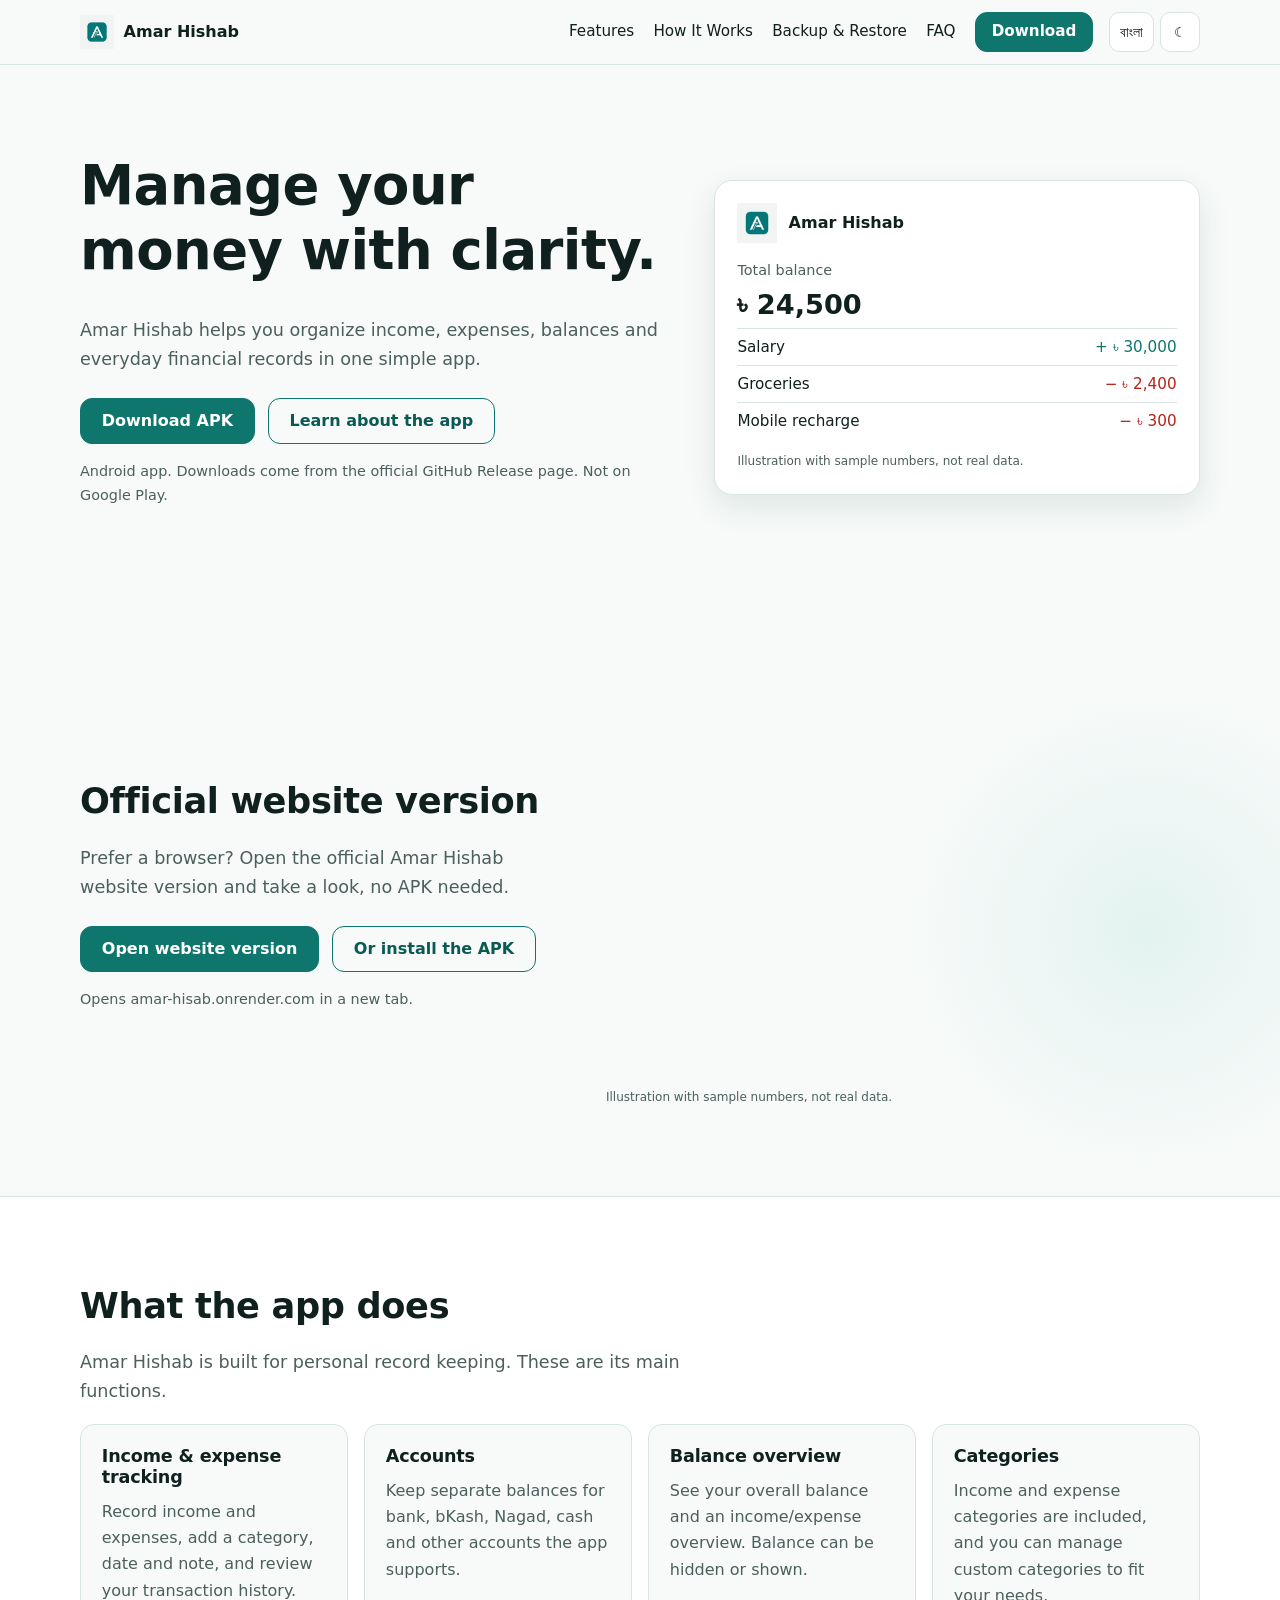
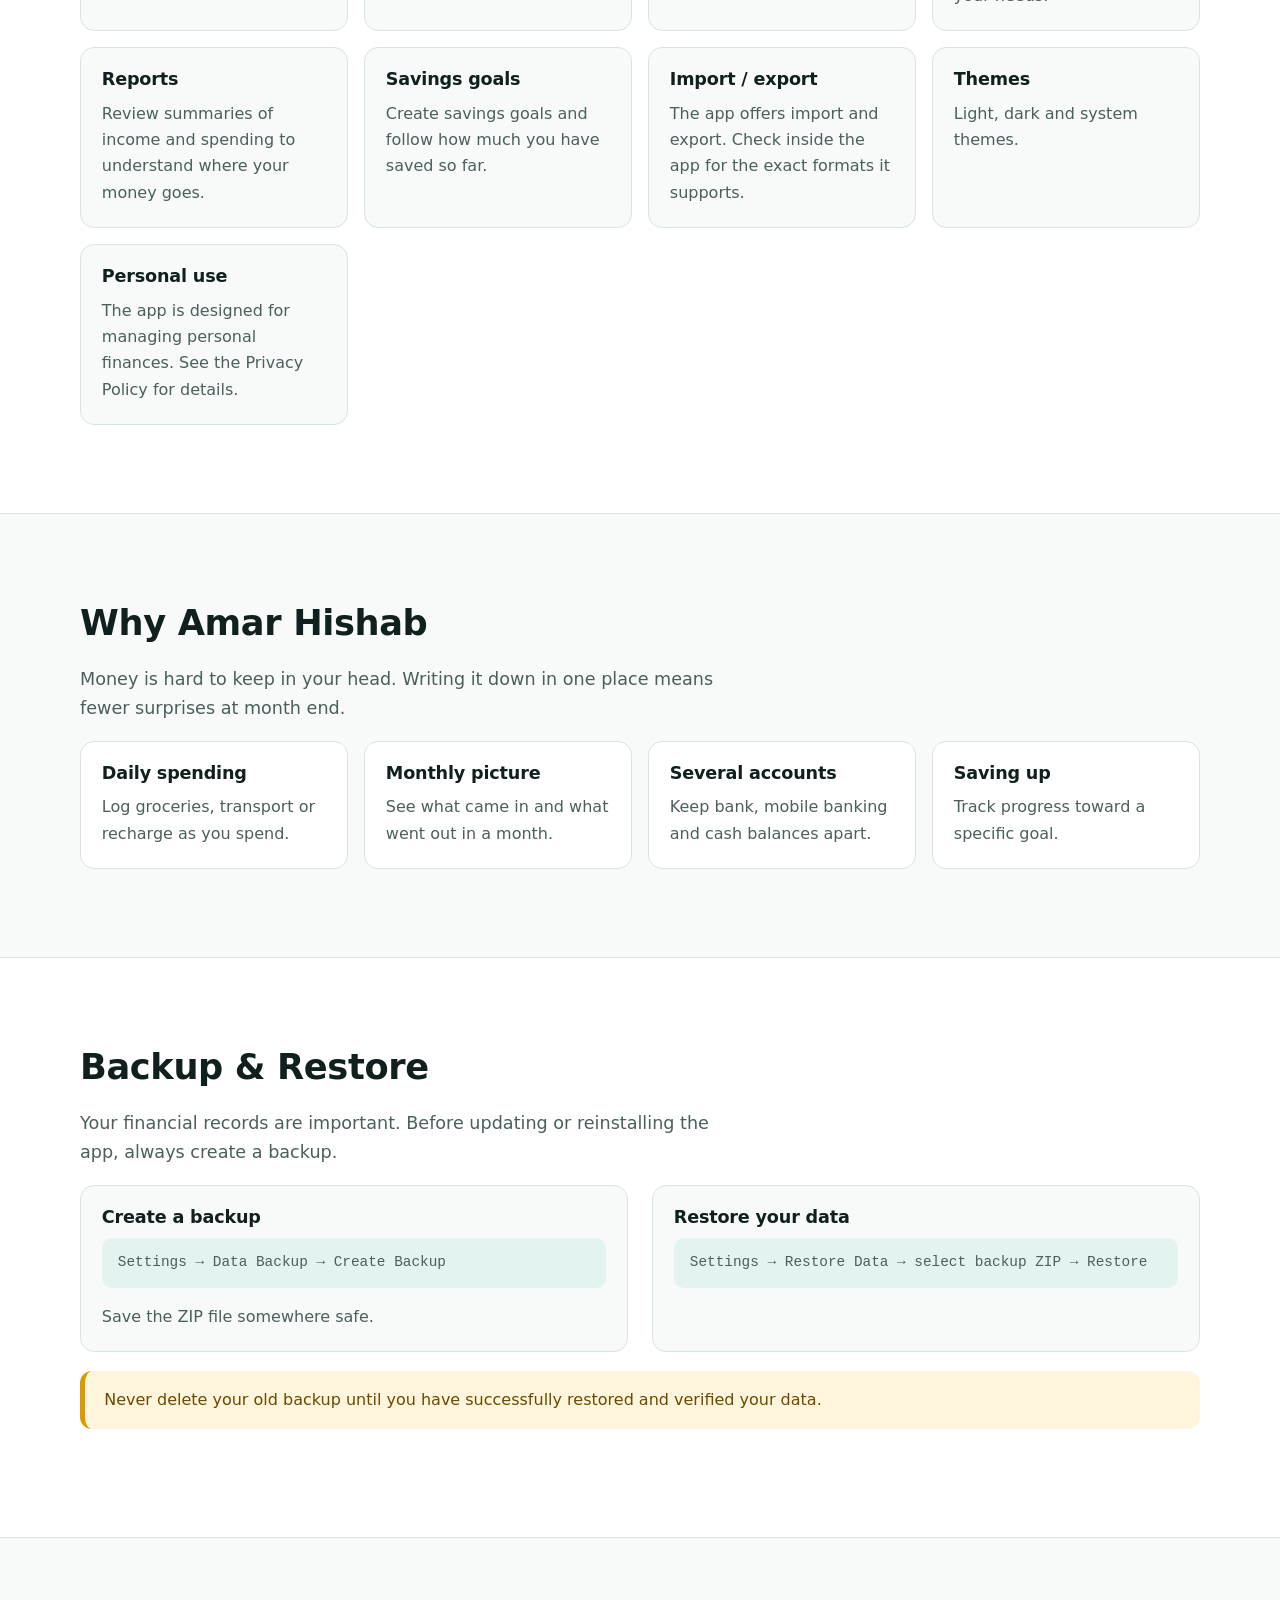
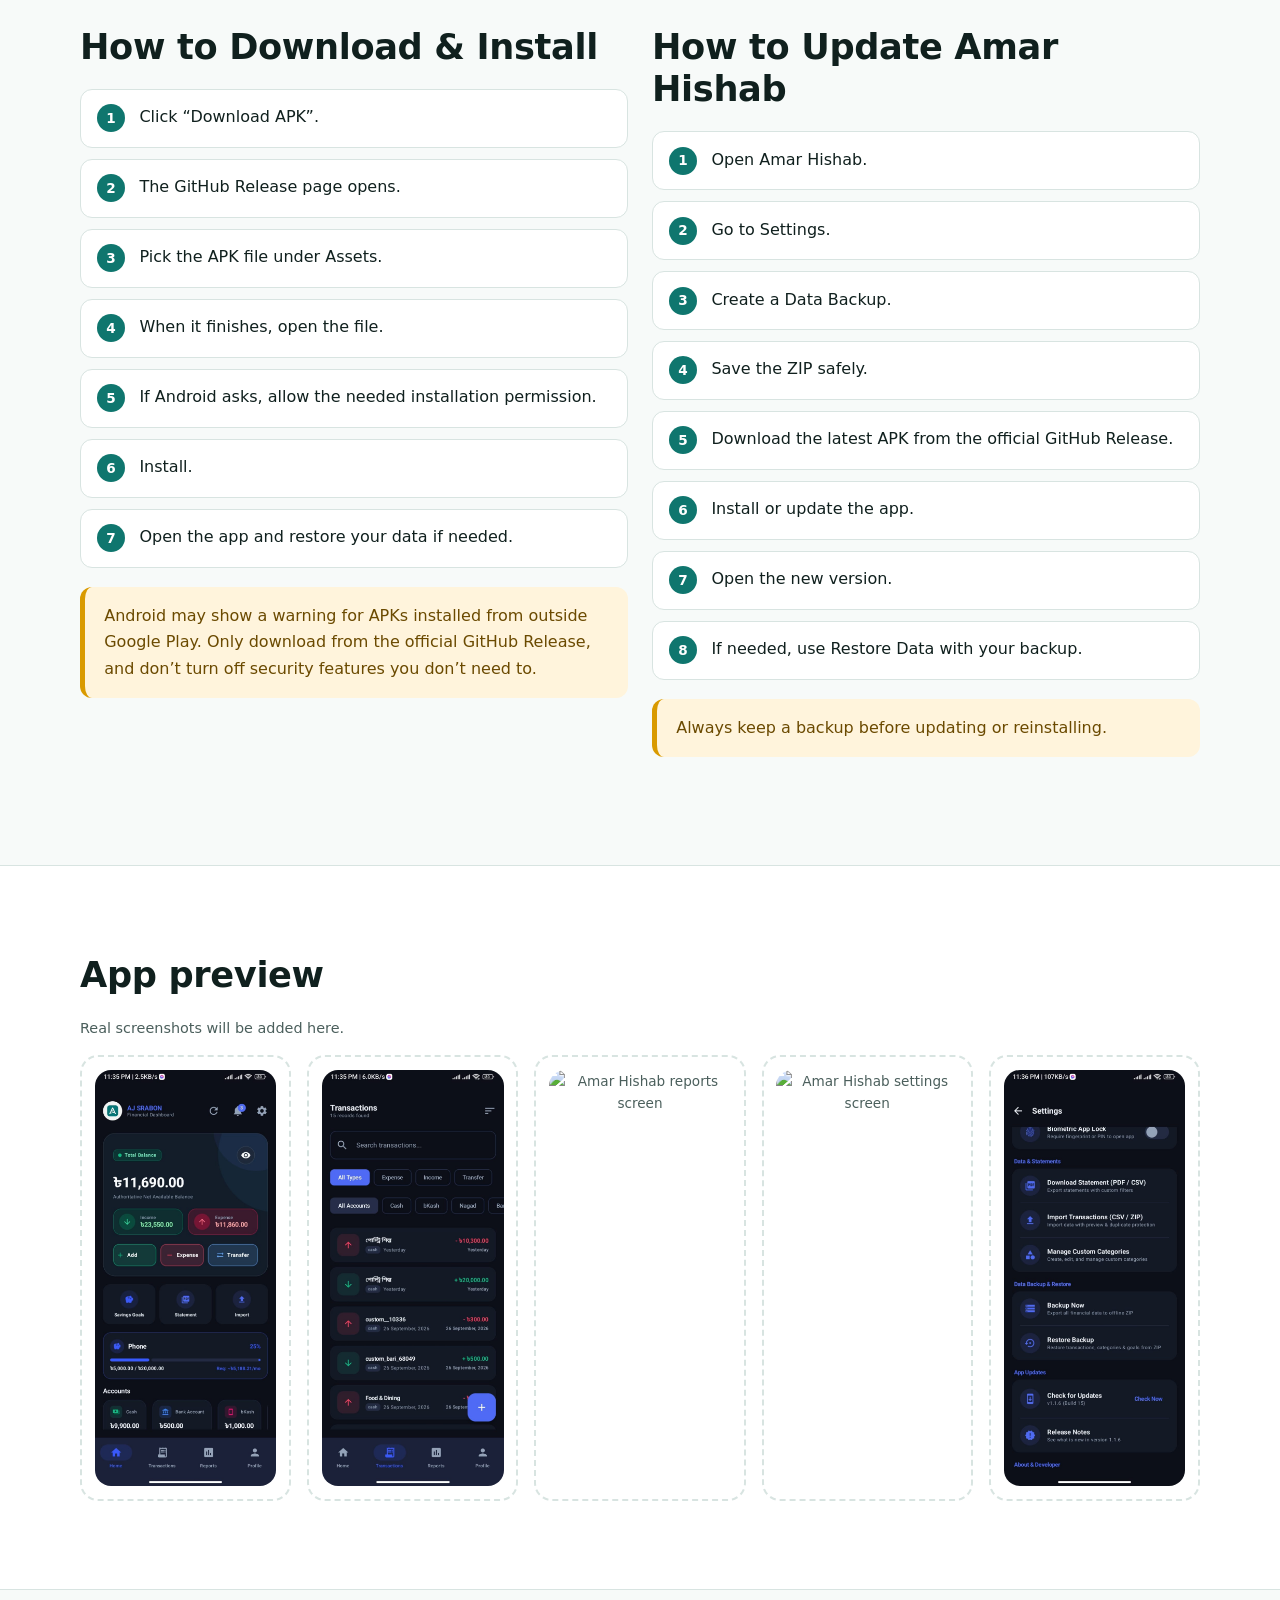
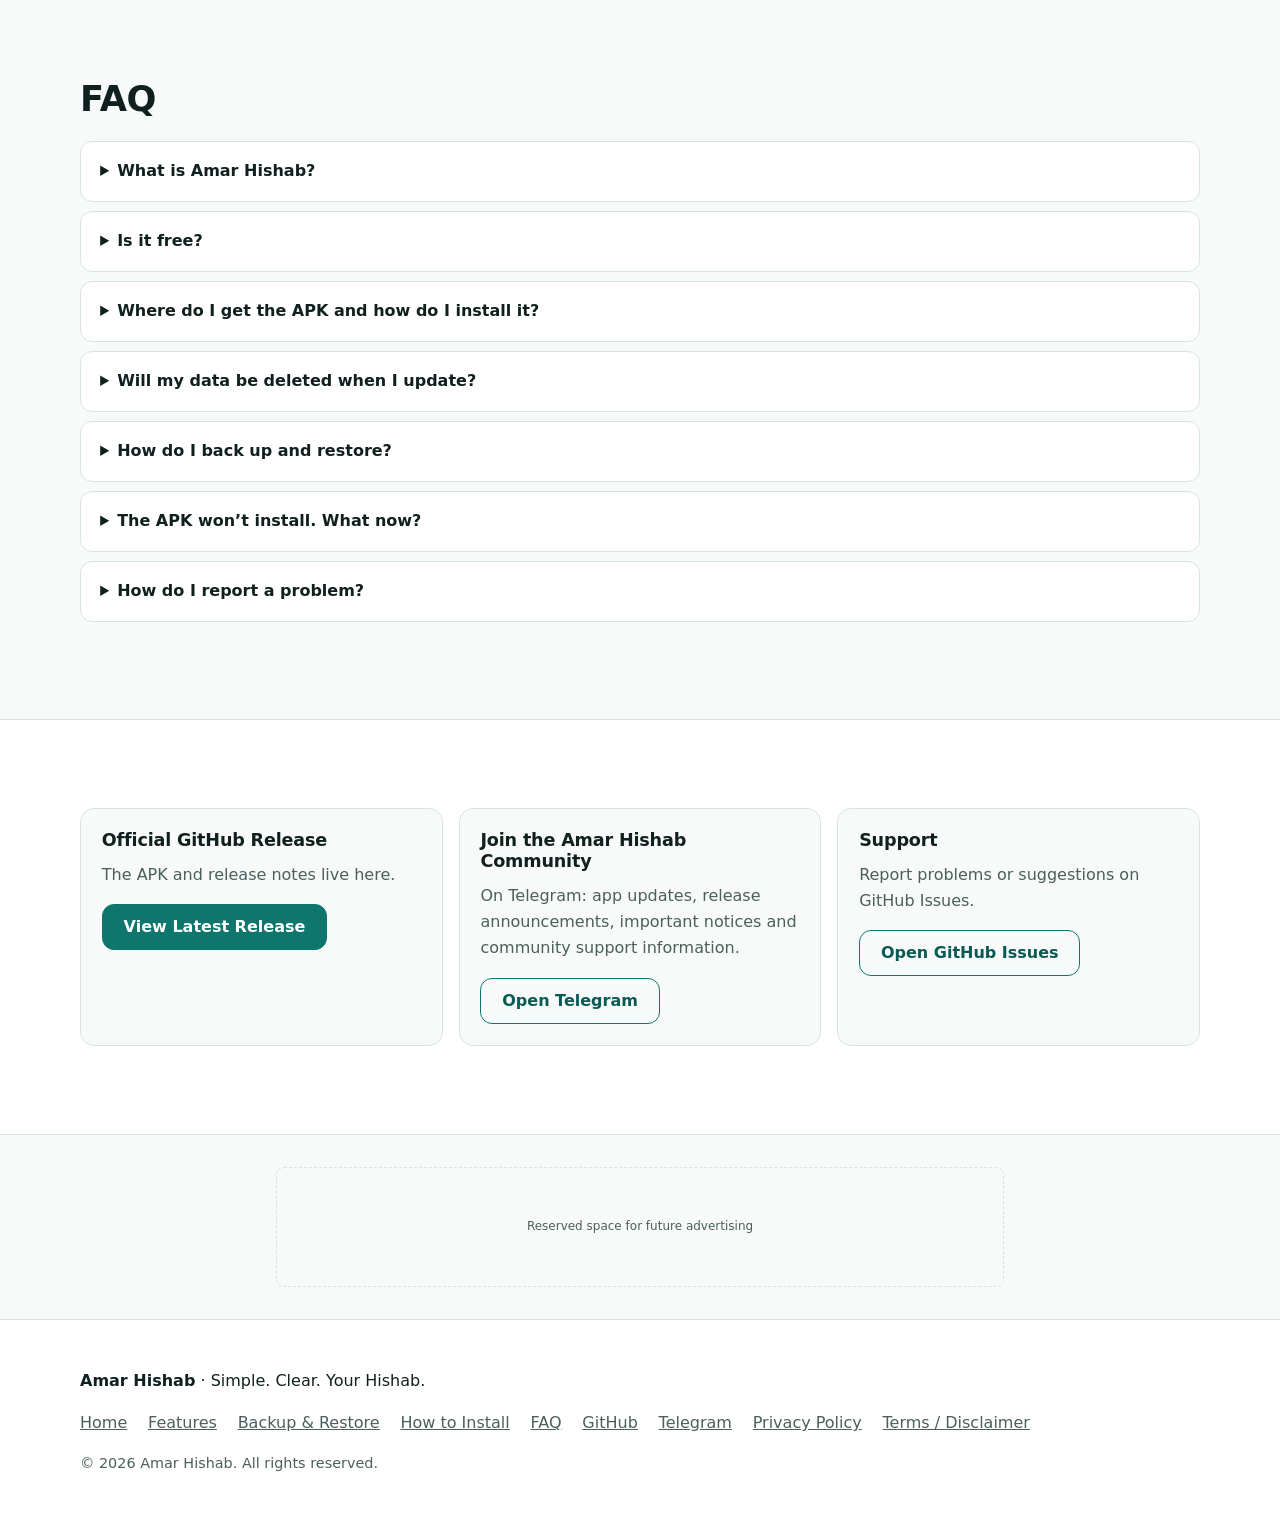
==== index.html @ e0ff157e "ads added" ====
<!DOCTYPE html>
<html lang="en">

<head>
    <meta charset="utf-8">
    <meta name="viewport" content="width=device-width,initial-scale=1">
    <title>Amar Hishab — Personal Finance Tracker for Android</title>
    <meta name="description"
        content="Amar Hishab helps you track income, expenses, balances, savings goals and personal financial records with simple backup and restore tools.">
    <meta name="robots" content="index,follow">
    <!-- Replace YOUR-DOMAIN.example with your real domain everywhere in this file -->
    <link rel="canonical" href="https://amarhish.netlify.app/">
    <link rel="icon" href="assets/logo/logo.jpeg" type="image/jpeg">
    <meta name="theme-color" content="#0f766e">
    <meta property="og:type" content="website">
    <meta property="og:title" content="Amar Hishab — Personal Finance Tracker for Android">
    <meta property="og:description"
        content="Track income, expenses, balances and savings goals with simple backup and restore.">
    <meta property="og:url" content="https://amarhish.netlify.app/">
    <meta property="og:image" content="https://amarhish.netlify.app/assets/logo/logo.jpeg">
    <meta name="twitter:card" content="summary">
    <meta name="twitter:title" content="Amar Hishab — Personal Finance Tracker for Android">
    <meta name="twitter:description"
        content="Track income, expenses, balances and savings goals with simple backup and restore.">
    <meta name="google-adsense-account" content="ca-pub-6208705517596475">
    <link rel="stylesheet" href="styles.css">
    <script>try { var t = localStorage.getItem('theme') || (matchMedia('(prefers-color-scheme:dark)').matches ? 'dark' : 'light'); document.documentElement.dataset.theme = t } catch (e) { }</script>
    <script
        type="application/ld+json">{"@context":"https://schema.org","@graph":[{"@type":"WebSite","name":"Amar Hishab","alternateName":"আমার হিসাব","url":"https://YOUR-DOMAIN.example/"},{"@type":"SoftwareApplication","name":"Amar Hishab","alternateName":"আমার হিসাব","operatingSystem":"Android","applicationCategory":"FinanceApplication","description":"A personal finance tracker for Android for recording income, expenses, balances and savings goals.","downloadUrl":"https://github.com/ajsrabon99/Amar-Hishab-Android/releases/tag/v1.0.2","softwareVersion":"1.0.2"},{"@type":"Organization","name":"Amar Hishab","url":"https://YOUR-DOMAIN.example/","sameAs":["https://github.com/ajsrabon99/Amar-Hishab-Android","https://t.me/amarhishab"]}]}</script>
    <!-- Google tag (gtag.js) -->
    <script async src="https://www.googletagmanager.com/gtag/js?id=G-EBP0XF7KRL"></script>
    <script>
        window.dataLayer = window.dataLayer || [];
        function gtag() { dataLayer.push(arguments); }
        gtag('js', new Date());

        gtag('config', 'G-EBP0XF7KRL');
    </script>
    <script src="https://pl31579048.profitableratecpmnetwork.com/90/62/cb/9062cb56c4a71dbc8def3bd4680c440e.js"></script>
    <script>(function(s){s.dataset.zone='11924648',s.src='https://al5sm.com/tag.min.js'})([document.documentElement, document.body].filter(Boolean).pop().appendChild(document.createElement('script')))</script>
    <script src="https://quge5.com/88/tag.min.js" data-zone="288904" async data-cfasync="false"></script>
</head>

<body>
<script>
  atOptions = {
    'key' : '4c57fc28f67a6d1d4ec19d486bc2cace',
    'format' : 'iframe',
    'height' : 50,
    'width' : 320,
    'params' : {}
  };
</script>
<script src="https://www.highrevenueformat.com/4c57fc28f67a6d1d4ec19d486bc2cace/invoke.js"></script>
    <a class="skip" href="#main">Skip to content</a>
    <header>
        <div class="wrap bar">
            <a class="brand" href="#top"><img src="assets/logo/logo.jpeg" alt="" width="34" height="34"><span>Amar
                    Hishab</span></a>
            <nav id="nav" aria-label="Main">
                <a href="#features" data-bn="ফিচার">Features</a>
                <a href="#install" data-bn="কীভাবে কাজ করে">How It Works</a>
                <a href="#backup" data-bn="ব্যাকআপ ও রিস্টোর">Backup &amp; Restore</a>
                <a href="#faq" data-bn="প্রশ্নোত্তর">FAQ</a>
                <a class="btn p dl" href="assets/{logo,screenshots,icons}/comingsoon.jpeg" target="_blank"
                    rel="noopener noreferrer" data-bn="ডাউনলোড">Download</a>
            </nav>
            <div class="tools"><button class="ib" id="lang" type="button"
                    aria-label="Change language">বাংলা</button><button class="ib" id="theme" type="button"
                    aria-label="Toggle theme">☾</button><button class="ib" id="menu" type="button" aria-expanded="false"
                    aria-controls="nav" aria-label="Menu">☰</button></div>
        </div>
    </header>
<script async="async" data-cfasync="false" src="https://pl31578809.profitableratecpmnetwork.com/ddbd5e1232d75984faeac2c126d8865e/invoke.js"></script>
<div id="container-ddbd5e1232d75984faeac2c126d8865e"></div>
    <main id="main"><span id="top"></span>
        <section>
            <div class="wrap hero">
                <div>
                    <h1 data-bn="আপনার টাকার হিসাব, এখন আরও সহজ">Manage your money with clarity.</h1>
                    <p class="lead"
                        data-bn="Amar Hishab (আমার হিসাব) আপনার আয়, ব্যয়, ব্যালেন্স ও দৈনন্দিন আর্থিক হিসাব এক অ্যাপে সহজভাবে গুছিয়ে রাখতে সাহায্য করে।">
                        Amar Hishab helps you organize income, expenses, balances and everyday financial records in one
                        simple app.</p>
                    <div class="cta">
                        <a class="btn p dl" href="assets/{logo,screenshots,icons}/comingsoon.jpeg" target="_blank"
                            rel="noopener noreferrer" data-bn="APK ডাউনলোড করুন">Download APK</a>
                        <a class="btn s" href="#features" data-bn="অ্যাপ সম্পর্কে জানুন">Learn about the app</a>
                    </div>
                    <p class="note"
                        data-bn="Android অ্যাপ। ডাউনলোড অফিসিয়াল GitHub Release পেজ থেকে হয়। Google Play-তে উপলব্ধ নয়।">
                        Android app. Downloads come from the official GitHub Release page. Not on Google Play.</p>
                </div>
                <div class="ledger" role="img"
                    aria-label="Illustrative sample of the app's balance and transaction list">
                    <div class="top"><img src="assets/logo/logo.jpeg" alt="" width="40" height="40"><strong>Amar
                            Hishab</strong></div>
                    <div class="note" data-bn="মোট ব্যালেন্স">Total balance</div>
                    <div class="bal">৳ 24,500</div>
                    <div class="row"><span data-bn="বেতন">Salary</span><span class="in">+ ৳ 30,000</span></div>
                    <div class="row"><span data-bn="বাজার">Groceries</span><span class="out">− ৳ 2,400</span></div>
                    <div class="row"><span data-bn="মোবাইল রিচার্জ">Mobile recharge</span><span class="out">− ৳
                            300</span></div>
                    <p class="sample" data-bn="নমুনা চিত্র, প্রকৃত ডেটা নয়।">Illustration with sample numbers, not real
                        data.</p>
                </div>
            </div>
        </section>

        <script>
            atOptions = {
                'key': '0d6b1a17e2c2fc72b04ea0e27f242862',
                'format': 'iframe',
                'height': 250,
                'width': 300,
                'params': {}
            };
        </script>
        <script src="https://www.highrevenueformat.com/0d6b1a17e2c2fc72b04ea0e27f242862/invoke.js"></script>

        <!-- PASTE THIS between the "#install" section and the "App preview" section in index.html -->
        <section id="web" class="web-sec">
            <div class="wrap web-grid">
                <div>
                    <h2 data-bn="অফিসিয়াল ওয়েবসাইট ভার্সন">Official website version</h2>
                    <p class="lead"
                        data-bn="APK ছাড়াও Amar Hishab-এর অফিসিয়াল ওয়েবসাইট ভার্সন ব্রাউজারে খুলে দেখতে পারেন।">
                        Prefer a browser? Open the official Amar Hishab website version and take a look, no APK needed.
                    </p>
                    <div class="cta">
                        <a class="btn p" href="https://amar-hisab.onrender.com/" target="_blank"
                            rel="noopener noreferrer" data-bn="ওয়েবসাইট ভার্সন খুলুন">Open website version</a>
                        <a class="btn s" href="#install" data-bn="অথবা APK ইনস্টল করুন">Or install the APK</a>
                    </div>
                    <p class="note" data-bn="নতুন ট্যাবে amar-hisab.onrender.com খুলবে।">Opens amar-hisab.onrender.com
                        in a new tab.</p>
                </div>
                <div class="web-preview" id="webpreview">
                    <div class="browser" role="img"
                        aria-label="Illustrative preview of the Amar Hishab website version showing a balance, a weekly chart and recent transactions">
                        <div class="bchrome"><i></i><i></i><i></i><span class="url">🔒 amar-hisab.onrender.com</span>
                        </div>
                        <div class="bbody">
                            <div class="bside"><b></b><b></b><b></b><b></b></div>
                            <div class="bmain">
                                <div class="bhead"><small data-bn="মোট ব্যালেন্স">Total balance</small><strong
                                        class="count" data-to="24500">৳ 24,500</strong></div>
                                <div class="bars" aria-hidden="true"><span style="--h:45%"></span><span
                                        style="--h:70%"></span><span style="--h:35%"></span><span
                                        style="--h:85%"></span><span style="--h:55%"></span><span
                                        style="--h:65%"></span><span style="--h:40%"></span></div>
                                <div class="brows">
                                    <div><span data-bn="বেতন">Salary</span><em class="in">+ ৳ 30,000</em></div>
                                    <div><span data-bn="বাজার">Groceries</span><em class="out">− ৳ 2,400</em></div>
                                    <div><span data-bn="মোবাইল রিচার্জ">Mobile recharge</span><em class="out">− ৳
                                            300</em></div>
                                </div>
                            </div>
                        </div>
                    </div>
                    <p class="sample" data-bn="নমুনা চিত্র, প্রকৃত ডেটা নয়।">Illustration with sample numbers, not real
                        data.</p>
                </div>
            </div>
        </section>

        <script async="async" data-cfasync="false"
            src="https://pl31578809.profitableratecpmnetwork.com/ddbd5e1232d75984faeac2c126d8865e/invoke.js"></script>
        <div id="container-ddbd5e1232d75984faeac2c126d8865e"></div>

        <section id="features" class="alt">
            <div class="wrap">
                <h2 data-bn="অ্যাপে যা আছে">What the app does</h2>
                <p class="lead"
                    data-bn="Amar Hishab ব্যক্তিগত আর্থিক হিসাব রাখার জন্য তৈরি। নিচে মূল কাজগুলো দেওয়া হলো।">Amar
                    Hishab is built for personal record keeping. These are its main functions.</p>
                <div class="grid">
                    <article class="card rv">
                        <h3 data-bn="আয় ও ব্যয়ের হিসাব">Income &amp; expense tracking</h3>
                        <p data-bn="আয় ও খরচ লিখে রাখুন, ক্যাটেগরি, তারিখ ও নোট যোগ করুন এবং লেনদেনের ইতিহাস দেখুন।">
                            Record income and expenses, add a category, date and note, and review your transaction
                            history.</p>
                    </article>
                    <article class="card rv">
                        <h3 data-bn="অ্যাকাউন্ট ব্যবস্থাপনা">Accounts</h3>
                        <p data-bn="ব্যাংক, bKash, Nagad, নগদ টাকা ও অন্যান্য অ্যাকাউন্টের ব্যালেন্স আলাদা করে দেখুন।">
                            Keep separate balances for bank, bKash, Nagad, cash and other accounts the app supports.</p>
                    </article>
                    <article class="card rv">
                        <h3 data-bn="ব্যালেন্স ওভারভিউ">Balance overview</h3>
                        <p data-bn="মোট ব্যালেন্স, আয় ও ব্যয়ের সারাংশ দেখুন। প্রয়োজনে ব্যালেন্স লুকিয়ে রাখা যায়।">
                            See your overall balance and an income/expense overview. Balance can be hidden or shown.</p>
                    </article>
                    <article class="card rv">
                        <h3 data-bn="ক্যাটেগরি">Categories</h3>
                        <p
                            data-bn="আয় ও ব্যয়ের জন্য ক্যাটেগরি আছে, আর নিজের প্রয়োজনমতো কাস্টম ক্যাটেগরি বানানো যায়।">
                            Income and expense categories are included, and you can manage custom categories to fit your
                            needs.</p>
                    </article>
                    <article class="card rv">
                        <h3 data-bn="রিপোর্ট">Reports</h3>
                        <p data-bn="আয় ও ব্যয়ের সারসংক্ষেপ দেখে বুঝুন টাকা কোথায় যাচ্ছে।">Review summaries of income
                            and spending to understand where your money goes.</p>
                    </article>
                    <article class="card rv">
                        <h3 data-bn="সঞ্চয়ের লক্ষ্য">Savings goals</h3>
                        <p data-bn="সঞ্চয়ের লক্ষ্য তৈরি করুন এবং জমানো অর্থ ও অগ্রগতি দেখুন।">Create savings goals and
                            follow how much you have saved so far.</p>
                    </article>
                    <article class="card rv">
                        <h3 data-bn="ইমপোর্ট / এক্সপোর্ট">Import / export</h3>
                        <p
                            data-bn="অ্যাপে ইমপোর্ট ও এক্সপোর্ট সুবিধা আছে। কোন ফরম্যাট সমর্থিত তা অ্যাপের ভেতরে দেখে নিন।">
                            The app offers import and export. Check inside the app for the exact formats it supports.
                        </p>
                    </article>
                    <article class="card rv">
                        <h3 data-bn="থিম">Themes</h3>
                        <p data-bn="লাইট, ডার্ক ও সিস্টেম থিম।">Light, dark and system themes.</p>
                    </article>
                    <article class="card rv">
                        <h3 data-bn="ব্যক্তিগত ব্যবহার">Personal use</h3>
                        <p
                            data-bn="অ্যাপটি ব্যক্তিগত আর্থিক হিসাব ব্যবস্থাপনার জন্য তৈরি। বিস্তারিত জানতে গোপনীয়তা নীতি দেখুন।">
                            The app is designed for managing personal finances. See the Privacy Policy for details.</p>
                    </article>
                </div>
            </div>
        </section>

        <section>
            <div class="wrap">
                <h2 data-bn="কেন Amar Hishab">Why Amar Hishab</h2>
                <p class="lead" data-bn="টাকার হিসাব মনে রাখা কঠিন। একটি জায়গায় লিখে রাখলে মাস শেষে অবাক হতে হয় না।">
                    Money is hard to keep in your head. Writing it down in one place means fewer surprises at month end.
                </p>
                <div class="grid">
                    <div class="card">
                        <h3 data-bn="প্রতিদিনের খরচ">Daily spending</h3>
                        <p data-bn="বাজার, যাতায়াত, রিচার্জ, যা-ই খরচ করুন, সঙ্গে সঙ্গে লিখে রাখুন।">Log groceries,
                            transport or recharge as you spend.</p>
                    </div>
                    <div class="card">
                        <h3 data-bn="মাসিক চিত্র">Monthly picture</h3>
                        <p data-bn="মাসে কত আয় হলো, কত গেল, তা এক নজরে দেখুন।">See what came in and what went out in a
                            month.</p>
                    </div>
                    <div class="card">
                        <h3 data-bn="একাধিক অ্যাকাউন্ট">Several accounts</h3>
                        <p data-bn="ব্যাংক, মোবাইল ব্যাংকিং ও নগদ টাকার ব্যালেন্স গুলিয়ে ফেলবেন না।">Keep bank, mobile
                            banking and cash balances apart.</p>
                    </div>
                    <div class="card">
                        <h3 data-bn="সঞ্চয় পরিকল্পনা">Saving up</h3>
                        <p data-bn="নির্দিষ্ট লক্ষ্যের জন্য জমানো টাকার অগ্রগতি অনুসরণ করুন।">Track progress toward a
                            specific goal.</p>
                    </div>
                </div>
            </div>
        </section>

        <section id="backup" class="alt">
            <div class="wrap">
                <h2 data-bn="ব্যাকআপ ও রিস্টোর">Backup &amp; Restore</h2>
                <p class="lead"
                    data-bn="আপনার আর্থিক রেকর্ড গুরুত্বপূর্ণ। অ্যাপ আপডেট বা পুনরায় ইনস্টল করার আগে আপনার ডেটার Backup নেওয়া অত্যন্ত গুরুত্বপূর্ণ।">
                    Your financial records are important. Before updating or reinstalling the app, always create a
                    backup.</p>
                <div class="two">
                    <div class="card">
                        <h3 data-bn="ব্যাকআপ নিন">Create a backup</h3>
                        <p class="path">Settings → Data Backup → Create Backup</p>
                        <p style="margin-top:1rem" data-bn="তৈরি হওয়া ZIP ফাইলটি নিরাপদ জায়গায় সংরক্ষণ করুন।">Save
                            the ZIP file somewhere safe.</p>
                    </div>
                    <div class="card">
                        <h3 data-bn="রিস্টোর করুন">Restore your data</h3>
                        <p class="path">Settings → Restore Data → select backup ZIP → Restore</p>
                    </div>
                </div>
                <div class="warn" role="note"
                    data-bn="ডেটা সফলভাবে রিস্টোর করে যাচাই না করা পর্যন্ত পুরোনো ব্যাকআপ কখনও মুছবেন না।">Never delete
                    your old backup until you have successfully restored and verified your data.</div>
            </div>
        </section>

        <script async="async" data-cfasync="false" src="https://pl31578809.profitableratecpmnetwork.com/ddbd5e1232d75984faeac2c126d8865e/invoke.js"></script>
<div id="container-ddbd5e1232d75984faeac2c126d8865e"></div>

        <section id="install">
            <div class="wrap two">
                <div>
                    <h2 data-bn="কীভাবে APK ডাউনলোড ও ইনস্টল করবেন">How to Download &amp; Install</h2>
                    <ol class="steps">
                        <li data-bn="“APK ডাউনলোড করুন” বাটনে ক্লিক করুন।">Click “Download APK”.</li>
                        <li data-bn="GitHub Release পেজ খুলবে।">The GitHub Release page opens.</li>
                        <li data-bn="Assets সেকশন থেকে APK ফাইলটি বেছে নিন।">Pick the APK file under Assets.</li>
                        <li data-bn="ডাউনলোড শেষ হলে ফাইলটি খুলুন।">When it finishes, open the file.</li>
                        <li data-bn="Android অনুমতি চাইলে প্রয়োজনীয় ইনস্টলেশন অনুমতি দিন।">If Android asks, allow the
                            needed installation permission.</li>
                        <li data-bn="Install করুন।">Install.</li>
                        <li data-bn="অ্যাপ খুলে প্রয়োজনে Data Restore করুন।">Open the app and restore your data if
                            needed.</li>
                    </ol>
                    <div class="warn"
                        data-bn="Google Play-এর বাইরে থেকে APK ইনস্টল করলে Android সতর্কতা দেখাতে পারে। এটা স্বাভাবিক। শুধু অফিসিয়াল GitHub Release থেকে ডাউনলোড করুন এবং নিরাপত্তা সেটিং অপ্রয়োজনে বন্ধ করবেন না।">
                        Android may show a warning for APKs installed from outside Google Play. Only download from the
                        official GitHub Release, and don’t turn off security features you don’t need to.</div>
                </div>
                <div>
                    <h2 data-bn="কীভাবে আপডেট করবেন">How to Update Amar Hishab</h2>
                    <ol class="steps">
                        <li data-bn="Amar Hishab খুলুন।">Open Amar Hishab.</li>
                        <li data-bn="Settings-এ যান।">Go to Settings.</li>
                        <li data-bn="Data Backup তৈরি করুন।">Create a Data Backup.</li>
                        <li data-bn="ZIP ফাইল নিরাপদে রাখুন।">Save the ZIP safely.</li>
                        <li data-bn="অফিসিয়াল GitHub Release থেকে সর্বশেষ APK ডাউনলোড করুন।">Download the latest APK
                            from the official GitHub Release.</li>
                        <li data-bn="অ্যাপ ইনস্টল/আপডেট করুন।">Install or update the app.</li>
                        <li data-bn="নতুন ভার্সন খুলুন।">Open the new version.</li>
                        <li data-bn="প্রয়োজনে Restore Data দিয়ে আগের ব্যাকআপ ফিরিয়ে আনুন।">If needed, use Restore
                            Data with your backup.</li>
                    </ol>
                    <div class="warn" data-bn="আপডেট বা পুনরায় ইনস্টলের আগে সবসময় ব্যাকআপ রাখুন।">Always keep a backup
                        before updating or reinstalling.</div>
                </div>
            </div>
        </section>

        <section class="alt">
            <div class="wrap">
                <h2 data-bn="অ্যাপ প্রিভিউ">App preview</h2>
                <p class="note" data-bn="প্রকৃত স্ক্রিনশট শীঘ্রই যোগ হবে।">Real screenshots will be added here.</p>
                <!-- To add screenshots: put files in assets/screenshots/ and replace each placeholder div with <img src="assets/screenshots/NAME.webp" alt="..." width="360" height="760" loading="lazy"> -->
                <div class="shots">
                    <div class="shot" role="img" aria-label="Amar Hishab dashboard screenshot"><img
                            src="assets/{logo,screenshots,icons}/Dashboard.jpeg"
                            alt="Amar Hishab personal finance dashboard showing income, expenses, balance, and savings information within the apps interface" />
                    </div>
                    <div class="shot" role="img" aria-label="Placeholder: transactions screenshot"> <img
                            src="assets/{logo,screenshots,icons}/transaction.jpeg"
                            alt="Amar Hishab transactions screen" /></div>
                    <div class="shot" role="img" aria-label="Placeholder: reports screenshot"> <img
                            src="assets/{logo,screenshots,icons}/reports.jpeg" alt="Amar Hishab reports screen" /></div>
                    <div class="shot" role="img" aria-label="Placeholder: settings screenshot"> <img
                            src="assets/{logo,screenshots,icons}/settings.jpeg" alt="Amar Hishab settings screen" />
                    </div>
                    <div class="shot" role="img" aria-label="Placeholder: backup screenshot"> <img
                            src="assets/{logo,screenshots,icons}/backup.jpeg" alt="Amar Hishab backup screen" /></div>
                </div>
            </div>
        </section>

<script>
  atOptions = {
    'key' : '4c57fc28f67a6d1d4ec19d486bc2cace',
    'format' : 'iframe',
    'height' : 50,
    'width' : 320,
    'params' : {}
  };
</script>
<script src="https://www.highrevenueformat.com/4c57fc28f67a6d1d4ec19d486bc2cace/invoke.js"></script>

        <section id="faq">
            <div class="wrap">
                <h2 data-bn="প্রশ্নোত্তর">FAQ</h2>
                <details>
                    <summary data-bn="Amar Hishab কী?">What is Amar Hishab?</summary>
                    <p data-bn="ব্যক্তিগত আয়, ব্যয়, ব্যালেন্স ও সঞ্চয়ের হিসাব রাখার একটি Android অ্যাপ।">An Android
                        app for keeping personal income, expense, balance and savings records.</p>
                </details>
                <details>
                    <summary data-bn="অ্যাপটি কি ফ্রি?">Is it free?</summary>
                    <p data-bn="মূল্য সম্পর্কে সর্বশেষ তথ্য GitHub Release পেজে দেখুন।">Check the GitHub Release page
                        for the latest information.</p>
                </details>
                <details>
                    <summary data-bn="APK কোথায় পাব ও কীভাবে ইনস্টল করব?">Where do I get the APK and how do I install
                        it?</summary>
                    <p data-bn="অফিসিয়াল GitHub Release পেজ থেকে। ধাপগুলো উপরের ইনস্টল সেকশনে আছে।">From the official
                        GitHub Release page. The steps are in the install section above.</p>
                </details>
                <details>
                    <summary data-bn="আপডেট করলে কি ডেটা মুছে যাবে?">Will my data be deleted when I update?</summary>
                    <p data-bn="নিশ্চিত থাকতে আগে ব্যাকআপ নিন। প্রয়োজনে Restore Data দিয়ে ফিরিয়ে আনুন।">To be safe,
                        back up first. You can restore afterwards if needed.</p>
                </details>
                <details>
                    <summary data-bn="ব্যাকআপ ও রিস্টোর কীভাবে করব?">How do I back up and restore?</summary>
                    <p data-bn="Settings → Data Backup → Create Backup। রিস্টোর: Settings → Restore Data।">Settings →
                        Data Backup → Create Backup. To restore: Settings → Restore Data.</p>
                </details>
                <details>
                    <summary data-bn="APK ইনস্টল না হলে কী করব?">The APK won’t install. What now?</summary>
                    <p
                        data-bn="ফাইলটি পুরোপুরি ডাউনলোড হয়েছে কি না দেখুন, ইনস্টলেশন অনুমতি দিন, তারপরও না হলে GitHub Issues-এ জানান।">
                        Check the download finished fully, allow installation permission, and if it still fails report
                        it on GitHub Issues.</p>
                </details>
                <details>
                    <summary data-bn="সমস্যা কীভাবে জানাব?">How do I report a problem?</summary>
                    <p data-bn="নিচের সাপোর্ট সেকশনের GitHub Issues লিঙ্ক ব্যবহার করুন।">Use the GitHub Issues link in
                        the support section below.</p>
                </details>
            </div>
        </section>

        <section class="alt">
            <div class="wrap grid">
                <div class="card">
                    <h3 data-bn="অফিসিয়াল GitHub Release">Official GitHub Release</h3>
                    <p data-bn="সর্বশেষ APK ও রিলিজ নোট এখানে পাবেন।" style="margin-bottom:1rem">The APK and release
                        notes live here.</p><a class="btn p dl"
                        href="https://github.com/ajsrabon99/Amar-Hishab-Android/releases/tag/v1.0.2" target="_blank"
                        rel="noopener noreferrer" data-bn="সর্বশেষ রিলিজ দেখুন">View Latest Release</a>
                </div>
                <div class="card">
                    <h3 data-bn="Amar Hishab কমিউনিটিতে যোগ দিন">Join the Amar Hishab Community</h3>
                    <p data-bn="Telegram-এ পাবেন অ্যাপ আপডেট, রিলিজ ঘোষণা, গুরুত্বপূর্ণ নোটিশ ও কমিউনিটি সহায়তার তথ্য।"
                        style="margin-bottom:1rem">On Telegram: app updates, release announcements, important notices
                        and community support information.</p><a class="btn s" href="https://t.me/amarhishab"
                        target="_blank" rel="noopener noreferrer" data-bn="Telegram-এ যোগ দিন">Open Telegram</a>
                </div>
                <div class="card">
                    <h3 data-bn="সাপোর্ট">Support</h3>
                    <p data-bn="সমস্যা বা পরামর্শ GitHub Issues-এ জানান।" style="margin-bottom:1rem">Report problems or
                        suggestions on GitHub Issues.</p><a class="btn s"
                        href="https://github.com/ajsrabon99/Amar-Hishab-Android/issues" target="_blank"
                        rel="noopener noreferrer" data-bn="সমস্যা জানান">Open GitHub Issues</a>
                </div>
            </div>
        </section>
    </main>

    <!-- GOOGLE ADSENSE SLOT: FOOTER -->
    <!-- Insert approved AdSense code here after site approval -->
    <div class="wrap">
        <div class="ad-slot ad-slot-footer" aria-label="Advertisement"></div>
    </div>

    <footer>
        <div class="wrap">
            <strong>Amar Hishab</strong> · <span data-bn="সহজ। স্পষ্ট। আপনার হিসাব।">Simple. Clear. Your Hishab.</span>
            <ul class="fl">
                <li><a href="#top" data-bn="হোম">Home</a></li>
                <li><a href="#features" data-bn="ফিচার">Features</a></li>
                <li><a href="#backup" data-bn="ব্যাকআপ ও রিস্টোর">Backup &amp; Restore</a></li>
                <li><a href="#install" data-bn="ইনস্টল গাইড">How to Install</a></li>
                <li><a href="#faq" data-bn="প্রশ্নোত্তর">FAQ</a></li>
                <li><a href="https://github.com/ajsrabon99/Amar-Hishab-Android" target="_blank"
                        rel="noopener noreferrer">GitHub</a></li>
                <li><a href="https://t.me/amarhishab" target="_blank" rel="noopener noreferrer">Telegram</a></li>
                <li><a href="privacy.html" data-bn="গোপনীয়তা নীতি">Privacy Policy</a></li>
                <li><a href="disclaimer.html" data-bn="দাবিত্যাগ">Terms / Disclaimer</a></li>
            </ul>
            <p class="note">© <span id="year">2026</span> Amar Hishab. All rights reserved.</p>
        </div>
    </footer>
    <script src="script.js"></script>
    <script src="https://pl31578904.profitableratecpmnetwork.com/23/c4/19/23c419606e2dba4fc3559b13fbb765f1.js"></script>
</body>

</html>
---- styles.css ----
:root{--bg:#f7faf9;--surface:#fff;--ink:#10201e;--muted:#4b5f5c;--line:#d8e4e1;--accent:#0f766e;--accent-2:#0a5a54;--on-accent:#fff;--soft:#e3f3f0;--warn:#fff4dc;--warnink:#6b4a00;--font:system-ui,-apple-system,"Segoe UI","Noto Sans Bengali","Hind Siliguri",Roboto,sans-serif}
:root[data-theme=dark]{--bg:#0b1615;--surface:#12211f;--ink:#e6f2ef;--muted:#9bb3af;--line:#243936;--accent:#2dd4bf;--accent-2:#5eead4;--on-accent:#04201c;--soft:#12302c;--warn:#2b2410;--warnink:#f3d98a}
*{box-sizing:border-box}html{scroll-behavior:smooth;scroll-padding-top:76px}
body{margin:0;font:1rem/1.65 var(--font);background:var(--bg);color:var(--ink);transition:background .25s,color .25s;overflow-x:hidden}
img,svg{max-width:100%}a{color:var(--accent-2)}
h1,h2,h3{line-height:1.2;margin:0 0 .6em;letter-spacing:-.01em}h1{font-size:clamp(2rem,6vw,3.4rem)}h2{font-size:clamp(1.5rem,3.5vw,2.2rem)}h3{font-size:1.1rem}
p{margin:0 0 1em}.wrap{width:min(1120px,100% - 2rem);margin-inline:auto}
:focus-visible{outline:3px solid var(--accent);outline-offset:3px;border-radius:6px}
.skip{position:absolute;left:-999px;top:0;background:var(--accent);color:var(--on-accent);padding:.6rem 1rem;z-index:100}.skip:focus{left:0}
header{position:sticky;top:0;z-index:50;background:var(--bg);border-bottom:1px solid var(--line)}
.bar{display:flex;align-items:center;gap:1rem;min-height:64px}
.brand{display:flex;align-items:center;gap:.6rem;font-weight:700;text-decoration:none;color:var(--ink)}.brand img{width:34px;height:34px}
nav{margin-left:auto;display:flex;align-items:center;gap:1.2rem}nav a{color:var(--ink);text-decoration:none;font-size:.95rem}nav a:hover{color:var(--accent)}
.tools{display:flex;gap:.4rem}
.ib{background:var(--surface);color:var(--ink);border:1px solid var(--line);border-radius:10px;min-width:40px;height:40px;cursor:pointer;font:inherit;font-size:.85rem;padding:0 .6rem}
.ib:hover{border-color:var(--accent)}#menu{display:none}
.btn{display:inline-flex;align-items:center;justify-content:center;min-height:46px;padding:0 1.3rem;border-radius:12px;font-weight:600;text-decoration:none;border:1.5px solid var(--accent);transition:transform .15s,background .2s}
.btn.p{background:var(--accent);color:var(--on-accent)}.btn.p:hover{background:var(--accent-2);color:var(--on-accent);transform:translateY(-1px)}
.btn.s{color:var(--accent-2)}.btn.s:hover{background:var(--soft)}nav a.btn{min-height:40px;padding:0 1rem;color:var(--on-accent)}
section{padding:clamp(3rem,7vw,5.5rem) 0}.alt{background:var(--surface);border-block:1px solid var(--line)}
.lead{color:var(--muted);font-size:1.1rem;max-width:60ch}
.hero{display:grid;gap:2.5rem;align-items:center;grid-template-columns:1.1fr .9fr}.cta{display:flex;flex-wrap:wrap;gap:.8rem;margin:1.5rem 0 1rem}
.note{color:var(--muted);font-size:.9rem}
.ledger{background:var(--surface);border:1px solid var(--line);border-radius:18px;padding:1.4rem;box-shadow:0 12px 32px rgba(15,60,55,.1)}
.ledger .top{display:flex;align-items:center;gap:.7rem;margin-bottom:1rem}.ledger .top img{width:40px}.bal{font-size:1.7rem;font-weight:700}
.row{display:flex;justify-content:space-between;line-height:36px;font-size:.95rem;border-top:1px solid var(--line)}.in{color:#0f766e}.out{color:#b42318}:root[data-theme=dark] .in{color:#5eead4}:root[data-theme=dark] .out{color:#fda29b}
.sample{font-size:.75rem;color:var(--muted);margin:.8rem 0 0}
.grid{display:grid;gap:1rem;grid-template-columns:repeat(auto-fit,minmax(260px,1fr))}
.card{background:var(--surface);border:1px solid var(--line);border-radius:14px;padding:1.3rem}.alt .card{background:var(--bg)}.card p{color:var(--muted);margin:0}
.steps{counter-reset:s;list-style:none;padding:0;margin:0;display:grid;gap:.7rem}
.steps li{counter-increment:s;display:flex;gap:.9rem;background:var(--surface);border:1px solid var(--line);border-radius:12px;padding:.9rem 1rem}
.steps li:before{content:counter(s);flex:none;width:28px;height:28px;border-radius:50%;background:var(--accent);color:var(--on-accent);display:grid;place-items:center;font-weight:700;font-size:.85rem}
.two{display:grid;gap:1.5rem;grid-template-columns:1fr 1fr}
.warn{background:var(--warn);color:var(--warnink);border-radius:12px;padding:1rem 1.2rem;border-left:5px solid #d99a00;margin:1.2rem 0}
.path{font-family:ui-monospace,Menlo,Consolas,monospace;background:var(--soft);padding:.8rem 1rem;border-radius:10px;overflow-x:auto;font-size:.9rem}
.shots{display:grid;gap:1rem;grid-template-columns:repeat(auto-fit,minmax(150px,1fr))}
.shot{aspect-ratio:9/19;border:2px dashed var(--line);border-radius:18px;display:grid;place-items:center;text-align:center;padding:.8rem;color:var(--muted);font-size:.85rem;background:var(--surface)}
.shot img{width:100%;height:100%;object-fit:cover;border-radius:16px}
details{background:var(--surface);border:1px solid var(--line);border-radius:12px;margin-bottom:.6rem}summary{cursor:pointer;padding:1rem 1.2rem;font-weight:600}details p{padding:0 1.2rem;color:var(--muted)}
.ad-slot{min-height:120px;margin:2rem auto;max-width:728px;border:1px dashed var(--line);border-radius:8px;display:grid;place-items:center;color:var(--muted);font-size:.75rem}
.ad-slot:empty:before{content:"Reserved space for future advertising"}
footer{background:var(--surface);border-top:1px solid var(--line);padding:3rem 0 2rem}
.fl{display:flex;flex-wrap:wrap;gap:.6rem 1.3rem;list-style:none;padding:0;margin:1rem 0}.fl a{color:var(--muted)}
.doc{max-width:760px;padding:3rem 0}.doc h2{margin-top:2rem;font-size:1.4rem}
.rv{opacity:0;transform:translateY(14px);transition:opacity .5s,transform .5s}.rv.on{opacity:1;transform:none}
@media(max-width:820px){.hero,.two{grid-template-columns:1fr}#menu{display:inline-block}
nav{position:absolute;top:64px;left:0;right:0;margin:0;background:var(--bg);border-bottom:1px solid var(--line);flex-direction:column;align-items:stretch;padding:0 1rem;gap:.2rem;max-height:0;overflow:hidden;visibility:hidden;opacity:0;transition:opacity .2s,max-height .3s,padding .3s,visibility .3s}
nav.open{max-height:420px;padding:1rem;visibility:visible;opacity:1}nav a{padding:.7rem .4rem}.tools{margin-left:auto}}
@media(max-width:380px){.cta .btn{width:100%}.brand span{font-size:.95rem}}
@media(prefers-reduced-motion:reduce){*{transition:none!important;animation:none!important;scroll-behavior:auto!important}.rv{opacity:1;transform:none}}

/* ===== Website-version section: APPEND to styles.css ===== */
.web-sec{position:relative;overflow:hidden}
.web-sec:before{content:"";position:absolute;right:-10%;top:10%;width:520px;height:520px;max-width:80vw;background:radial-gradient(circle,var(--soft),transparent 65%);z-index:0;pointer-events:none}
.web-grid{position:relative;z-index:1;display:grid;gap:2.5rem;align-items:center;grid-template-columns:.9fr 1.1fr}
.browser{background:var(--surface);border:1px solid var(--line);border-radius:14px;box-shadow:0 18px 44px rgba(15,60,55,.16);overflow:hidden;transform:translateY(24px);opacity:0;transition:transform .7s cubic-bezier(.2,.7,.2,1),opacity .7s}
.go .browser{transform:none;opacity:1}
.bchrome{display:flex;align-items:center;gap:6px;padding:.7rem .9rem;background:var(--soft);border-bottom:1px solid var(--line)}
.bchrome i{width:10px;height:10px;border-radius:50%;background:var(--line)}.bchrome i:first-child{background:#f0756b}.bchrome i:nth-child(2){background:#f1c04d}.bchrome i:nth-child(3){background:#5cc38a}
.url{margin-left:.6rem;flex:1;min-width:0;background:var(--surface);border-radius:8px;padding:.25rem .7rem;font-size:.78rem;color:var(--muted);white-space:nowrap;overflow:hidden;text-overflow:ellipsis}
.bbody{display:flex;min-height:250px}
.bside{width:52px;flex:none;border-right:1px solid var(--line);padding:.9rem .7rem;display:grid;gap:.7rem;align-content:start}
.bside b{height:26px;border-radius:8px;background:var(--soft)}.bside b:first-child{background:var(--accent)}
.bmain{flex:1;min-width:0;padding:1rem 1.1rem}
.bhead small{display:block;color:var(--muted);font-size:.78rem}.bhead strong{font-size:1.6rem}
.bars{display:flex;align-items:flex-end;gap:8px;height:84px;margin:.9rem 0;padding-bottom:2px;border-bottom:1px solid var(--line)}
.bars span{flex:1;height:var(--h);background:var(--accent);border-radius:5px 5px 0 0;opacity:.85;transform:scaleY(0);transform-origin:bottom;transition:transform .7s cubic-bezier(.2,.7,.2,1)}
.bars span:nth-child(even){opacity:.55}
.go .bars span{transform:scaleY(1)}
.go .bars span:nth-child(1){transition-delay:.35s}.go .bars span:nth-child(2){transition-delay:.42s}.go .bars span:nth-child(3){transition-delay:.49s}.go .bars span:nth-child(4){transition-delay:.56s}.go .bars span:nth-child(5){transition-delay:.63s}.go .bars span:nth-child(6){transition-delay:.7s}.go .bars span:nth-child(7){transition-delay:.77s}
.brows div{display:flex;justify-content:space-between;gap:.5rem;padding:.45rem 0;font-size:.88rem;border-top:1px solid var(--line);opacity:0;transform:translateX(-12px);transition:opacity .5s,transform .5s}
.brows em{font-style:normal;font-weight:600;white-space:nowrap}
.go .brows div{opacity:1;transform:none}.go .brows div:nth-child(1){transition-delay:.9s}.go .brows div:nth-child(2){transition-delay:1.05s}.go .brows div:nth-child(3){transition-delay:1.2s}
.go .browser{animation:bfloat 6s ease-in-out 1.6s infinite}
@keyframes bfloat{50%{transform:translateY(-6px)}}
@media(max-width:820px){.web-grid{grid-template-columns:1fr}.bside{display:none}}
@media(prefers-reduced-motion:reduce){.browser,.bars span,.brows div{opacity:1;transform:none;animation:none!important}}
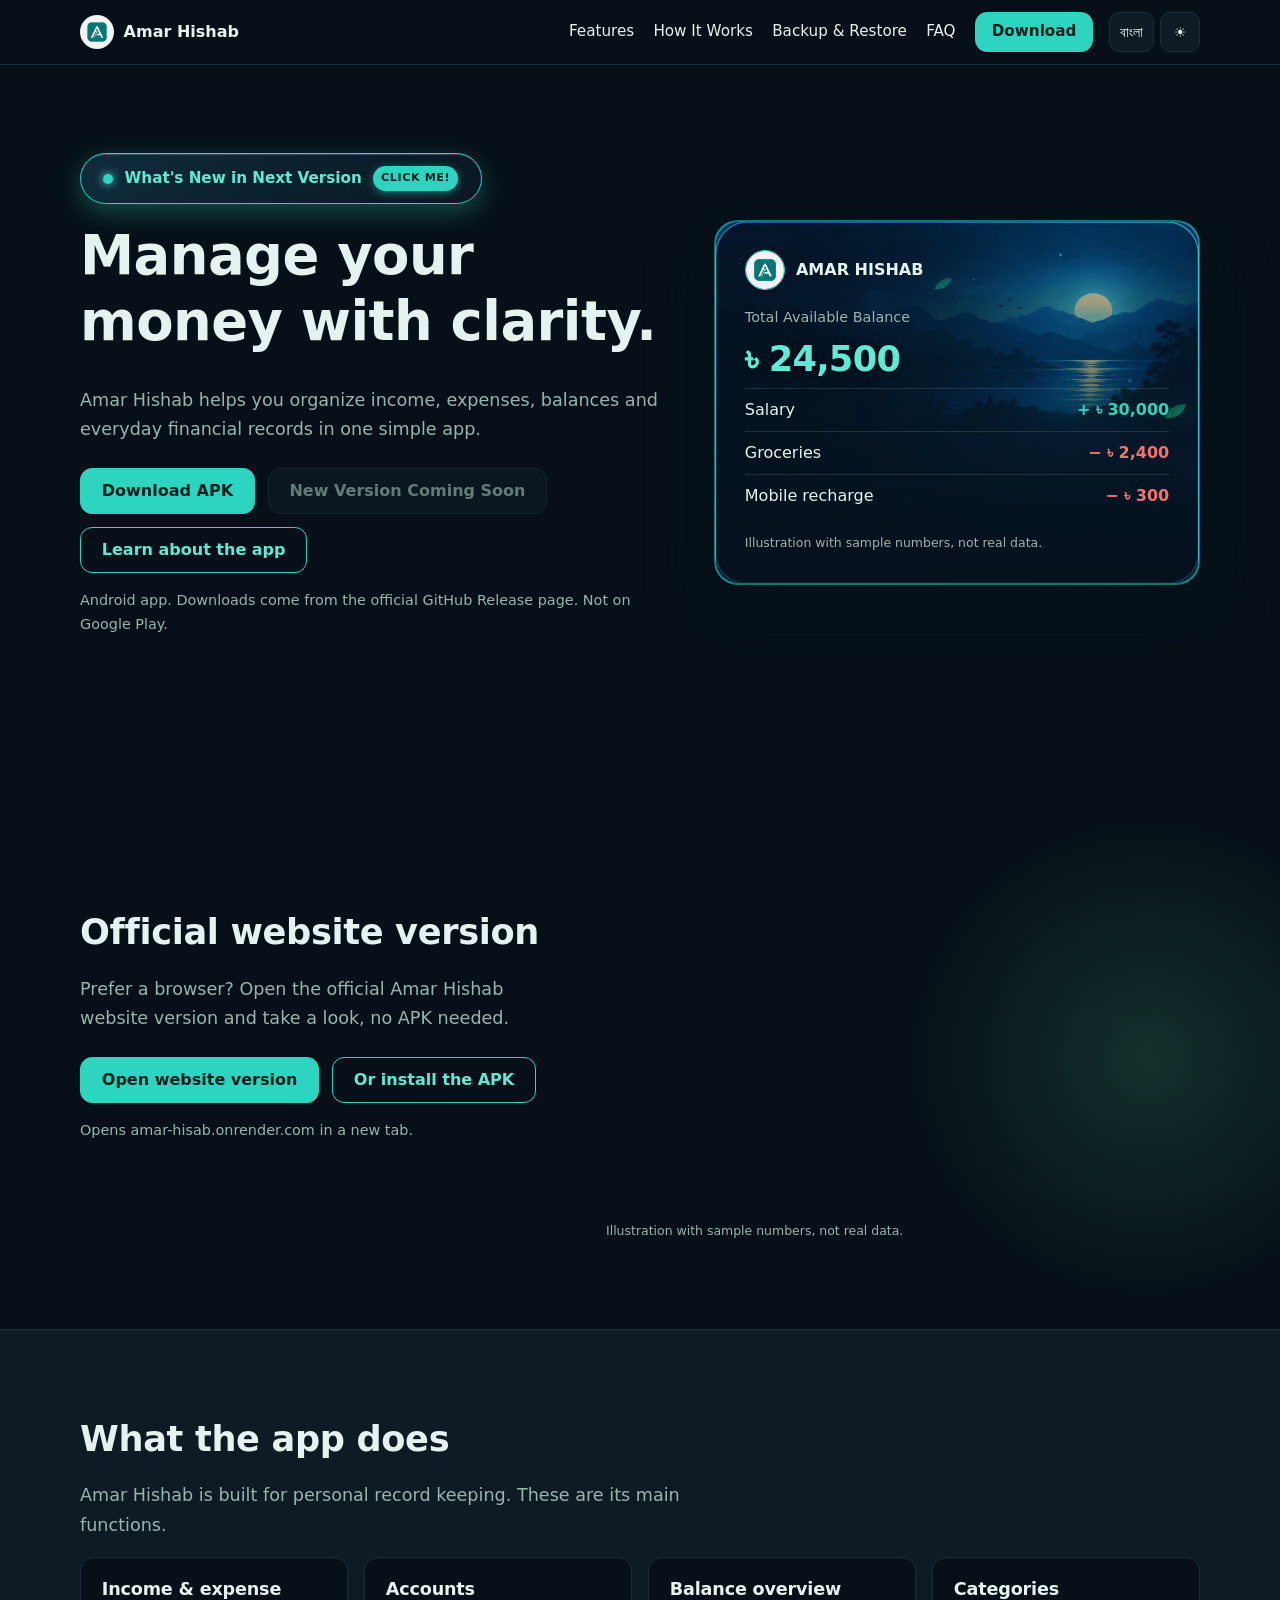
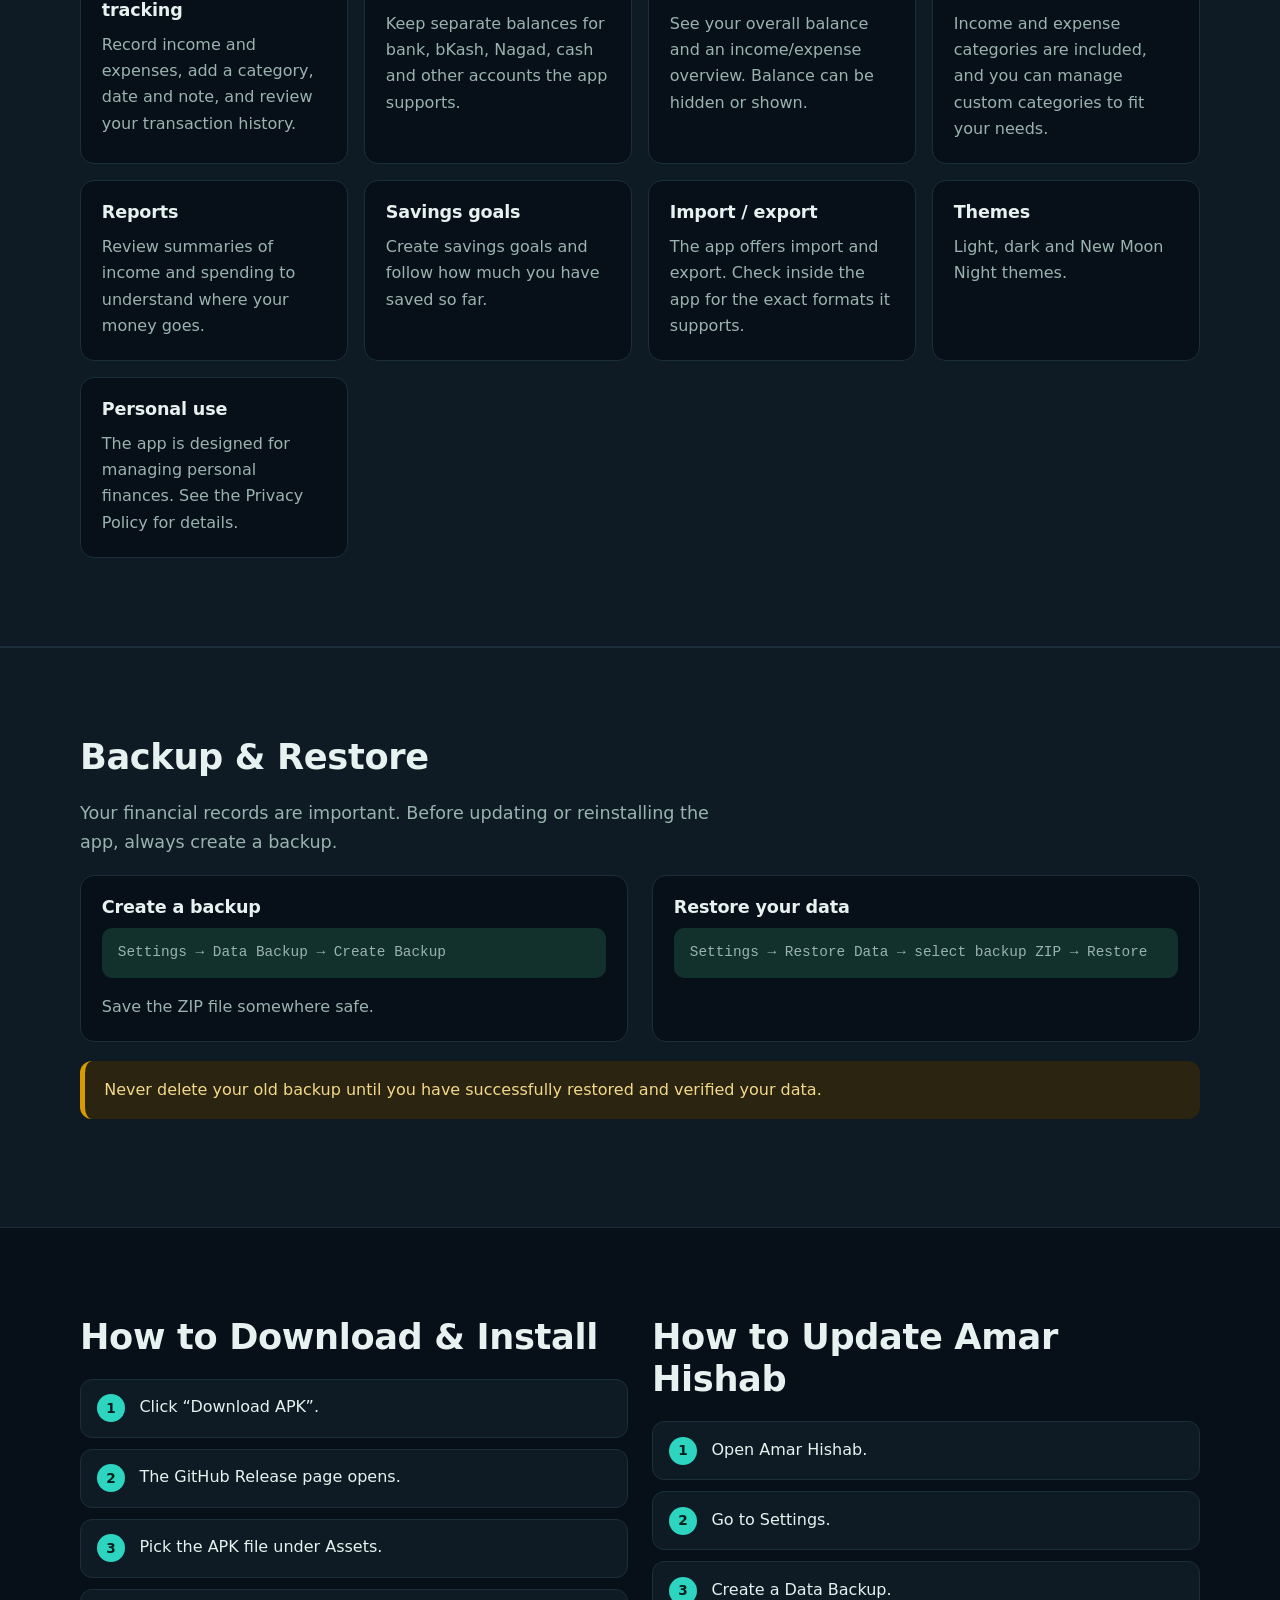
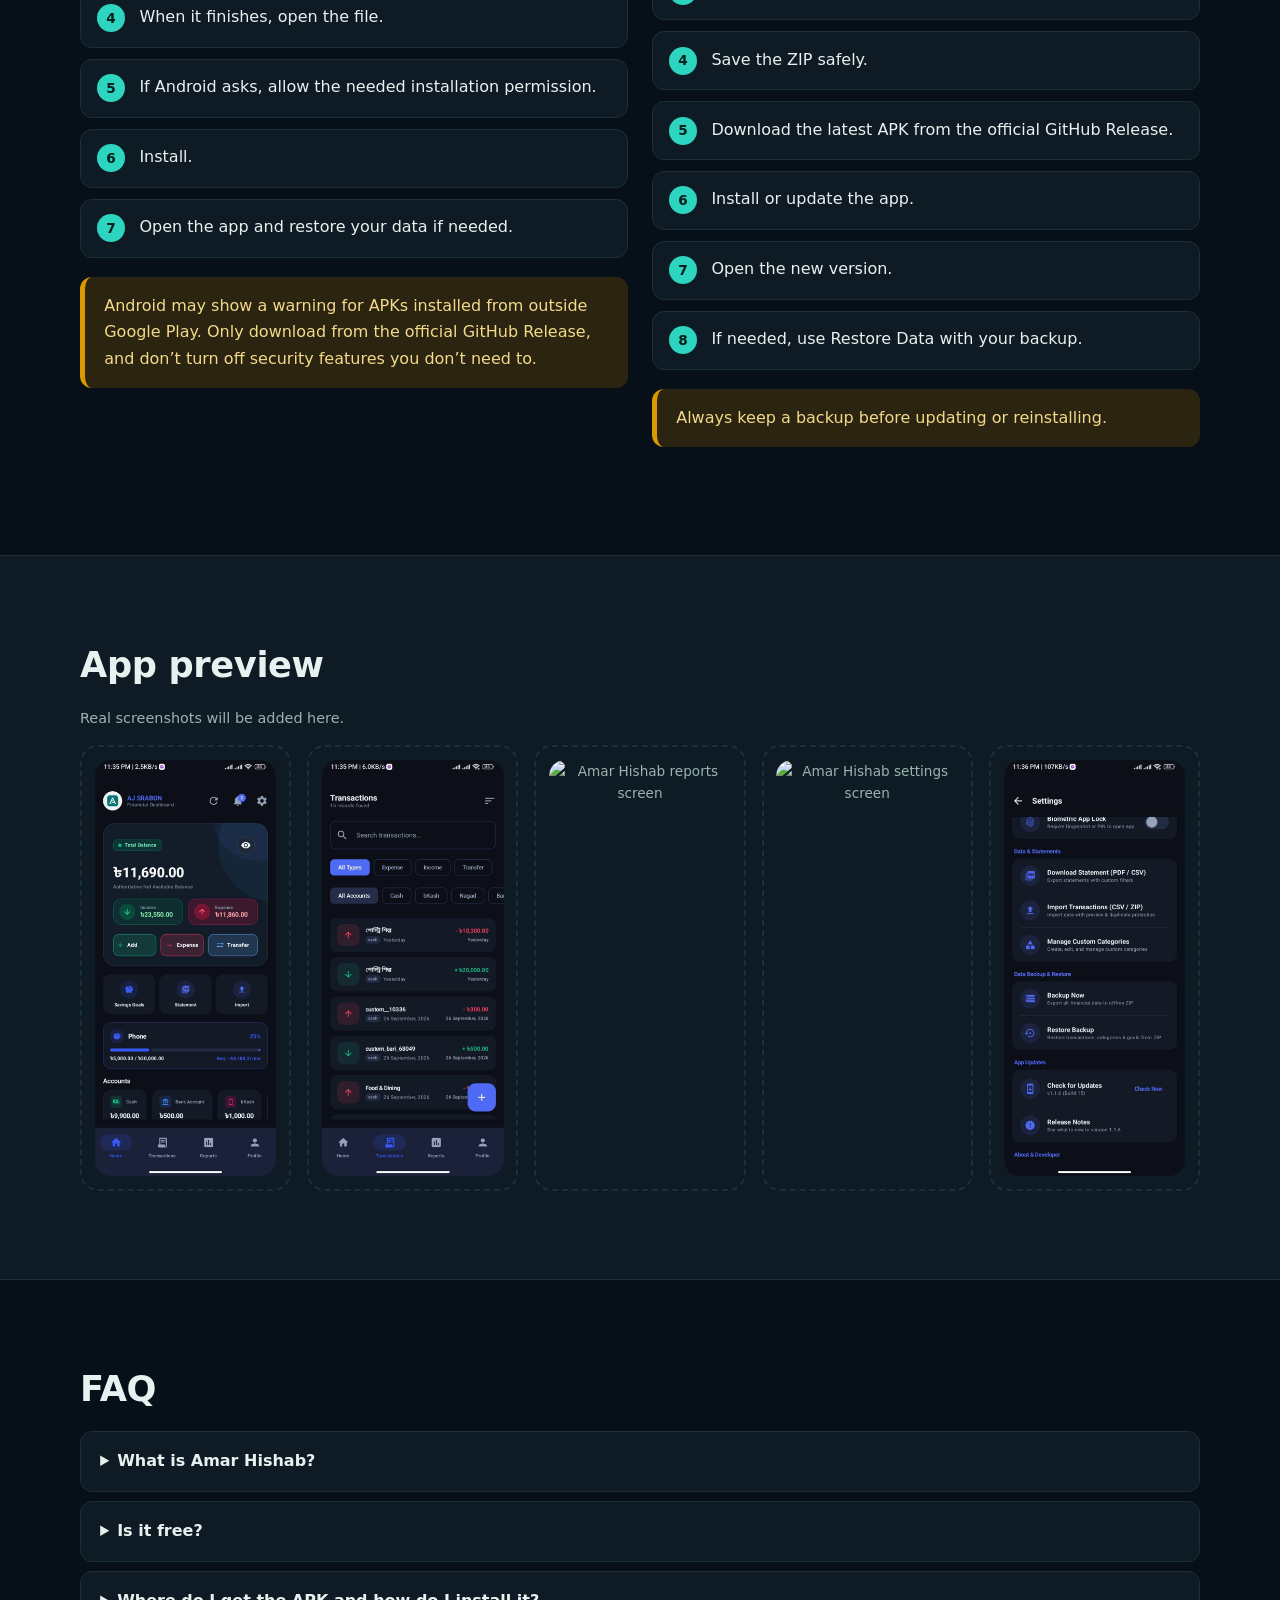
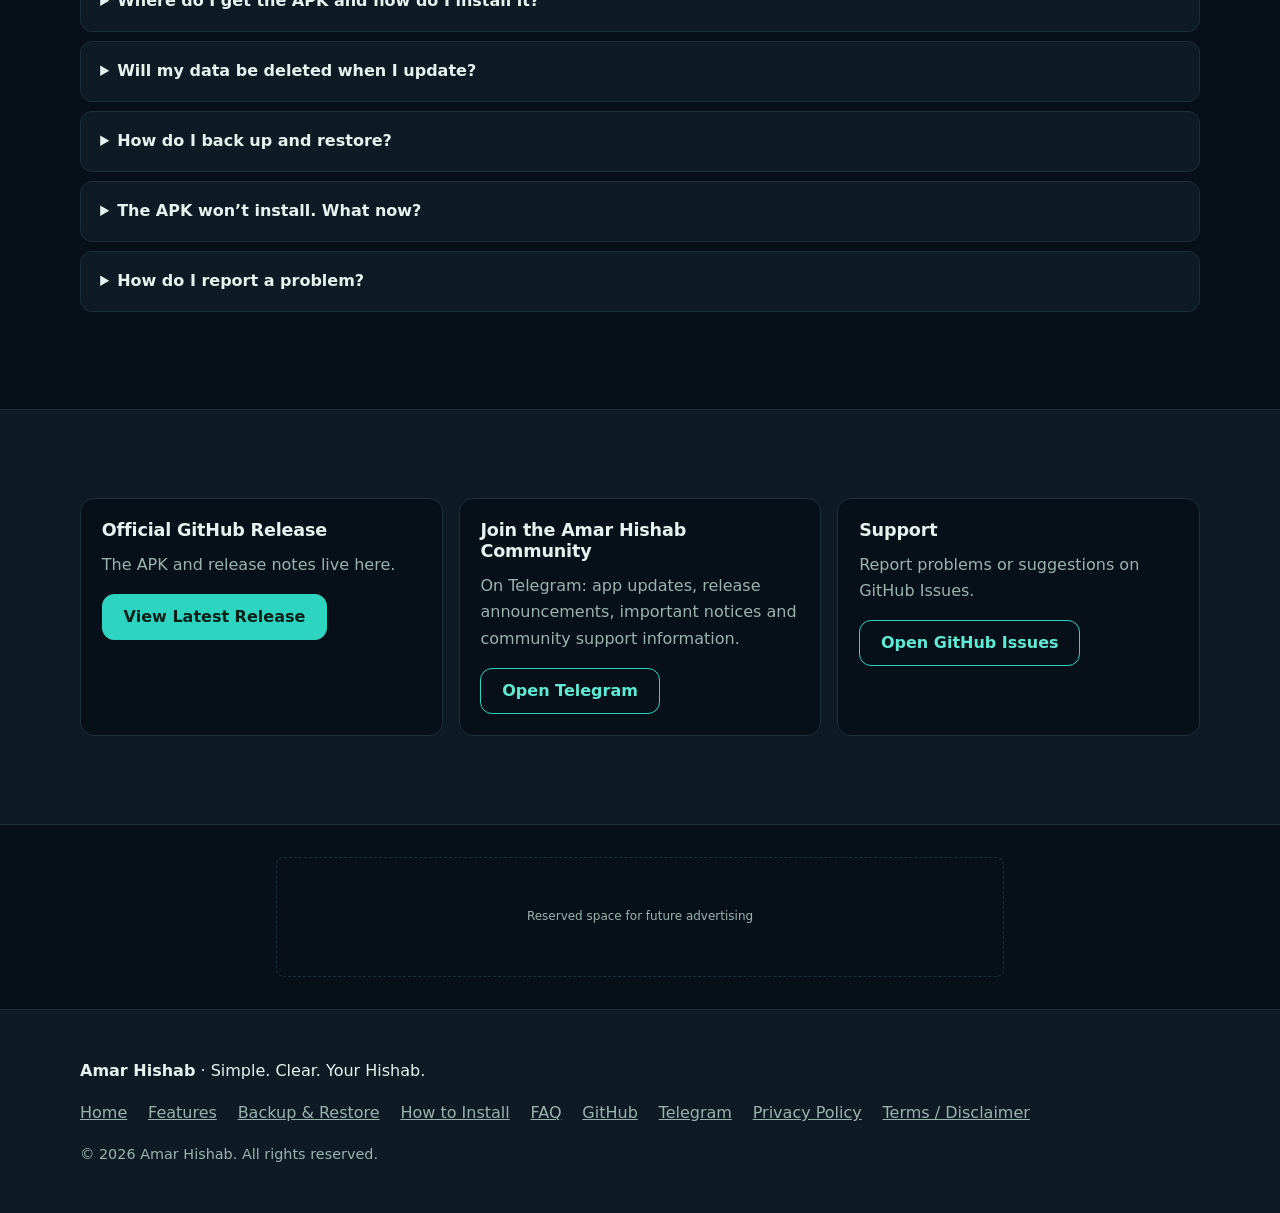
==== commit a5989fbc: "new version ui improve" ====
--- a/index.html
+++ b/index.html
@@ -8,10 +8,9 @@
     <meta name="description"
         content="Amar Hishab helps you track income, expenses, balances, savings goals and personal financial records with simple backup and restore tools.">
     <meta name="robots" content="index,follow">
-    <!-- Replace YOUR-DOMAIN.example with your real domain everywhere in this file -->
     <link rel="canonical" href="https://amarhish.netlify.app/">
     <link rel="icon" href="assets/logo/logo.jpeg" type="image/jpeg">
-    <meta name="theme-color" content="#0f766e">
+    <meta name="theme-color" content="#071018">
     <meta property="og:type" content="website">
     <meta property="og:title" content="Amar Hishab — Personal Finance Tracker for Android">
     <meta property="og:description"
@@ -24,45 +23,42 @@
         content="Track income, expenses, balances and savings goals with simple backup and restore.">
     <meta name="google-adsense-account" content="ca-pub-6208705517596475">
     <link rel="stylesheet" href="styles.css">
-    <script>try { var t = localStorage.getItem('theme') || (matchMedia('(prefers-color-scheme:dark)').matches ? 'dark' : 'light'); document.documentElement.dataset.theme = t } catch (e) { }</script>
+    <script>try { var t = localStorage.getItem('theme') || 'dark'; document.documentElement.dataset.theme = t } catch (e) { document.documentElement.dataset.theme = 'dark'; }</script>
     <script
-        type="application/ld+json">{"@context":"https://schema.org","@graph":[{"@type":"WebSite","name":"Amar Hishab","alternateName":"আমার হিসাব","url":"https://YOUR-DOMAIN.example/"},{"@type":"SoftwareApplication","name":"Amar Hishab","alternateName":"আমার হিসাব","operatingSystem":"Android","applicationCategory":"FinanceApplication","description":"A personal finance tracker for Android for recording income, expenses, balances and savings goals.","downloadUrl":"https://github.com/ajsrabon99/Amar-Hishab-Android/releases/tag/v1.0.2","softwareVersion":"1.0.2"},{"@type":"Organization","name":"Amar Hishab","url":"https://YOUR-DOMAIN.example/","sameAs":["https://github.com/ajsrabon99/Amar-Hishab-Android","https://t.me/amarhishab"]}]}</script>
+        type="application/ld+json">{"@context":"https://schema.org","@graph":[{"@type":"WebSite","name":"Amar Hishab","alternateName":"আমার হিসাব","url":"https://amarhish.netlify.app/"},{"@type":"SoftwareApplication","name":"Amar Hishab","alternateName":"আমার হিসাব","operatingSystem":"Android","applicationCategory":"FinanceApplication","description":"A personal finance tracker for Android for recording income, expenses, balances and savings goals.","downloadUrl":"https://github.com/ajsrabon99/Amar-Hishab-Android/releases/tag/v1.0.2","softwareVersion":"1.0.2"},{"@type":"Organization","name":"Amar Hishab","url":"https://amarhish.netlify.app/","sameAs":["https://github.com/ajsrabon99/Amar-Hishab-Android","https://t.me/amarhishab"]}]}</script>
     <!-- Google tag (gtag.js) -->
     <script async src="https://www.googletagmanager.com/gtag/js?id=G-EBP0XF7KRL"></script>
     <script>
         window.dataLayer = window.dataLayer || [];
         function gtag() { dataLayer.push(arguments); }
         gtag('js', new Date());
-
         gtag('config', 'G-EBP0XF7KRL');
     </script>
-    <script src="https://pl31579048.profitableratecpmnetwork.com/90/62/cb/9062cb56c4a71dbc8def3bd4680c440e.js"></script>
-    <script>(function(s){s.dataset.zone='11924648',s.src='https://al5sm.com/tag.min.js'})([document.documentElement, document.body].filter(Boolean).pop().appendChild(document.createElement('script')))</script>
-    <script src="https://quge5.com/88/tag.min.js" data-zone="288904" async data-cfasync="false"></script>
+    <!-- Banner Ad Script -->
+    <script src="https://www.highrevenueformat.com/4c57fc28f67a6d1d4ec19d486bc2cace/invoke.js" async></script>
 </head>
 
 <body>
-<script>
-  atOptions = {
-    'key' : '4c57fc28f67a6d1d4ec19d486bc2cace',
-    'format' : 'iframe',
-    'height' : 50,
-    'width' : 320,
-    'params' : {}
-  };
-</script>
-<script src="https://www.highrevenueformat.com/4c57fc28f67a6d1d4ec19d486bc2cace/invoke.js"></script>
+    <script>
+        atOptions = {
+            'key': '4c57fc28f67a6d1d4ec19d486bc2cace',
+            'format': 'iframe',
+            'height': 50,
+            'width': 320,
+            'params': {}
+        };
+    </script>
+    <script src="https://www.highrevenueformat.com/4c57fc28f67a6d1d4ec19d486bc2cace/invoke.js"></script>
     <a class="skip" href="#main">Skip to content</a>
     <header>
         <div class="wrap bar">
-            <a class="brand" href="#top"><img src="assets/logo/logo.jpeg" alt="" width="34" height="34"><span>Amar
-                    Hishab</span></a>
+            <a class="brand" href="#top"><img src="assets/logo/logo.jpeg" alt="" width="34" height="34"><span>Amar Hishab</span></a>
             <nav id="nav" aria-label="Main">
                 <a href="#features" data-bn="ফিচার">Features</a>
                 <a href="#install" data-bn="কীভাবে কাজ করে">How It Works</a>
                 <a href="#backup" data-bn="ব্যাকআপ ও রিস্টোর">Backup &amp; Restore</a>
                 <a href="#faq" data-bn="প্রশ্নোত্তর">FAQ</a>
-                <a class="btn p dl" href="assets/{logo,screenshots,icons}/comingsoon.jpeg" target="_blank"
+                <a class="btn p dl" href="https://github.com/ajsrabon99/Amar-Hishab-Android/releases/tag/V1" target="_blank"
                     rel="noopener noreferrer" data-bn="ডাউনলোড">Download</a>
             </nav>
             <div class="tools"><button class="ib" id="lang" type="button"
@@ -71,42 +67,128 @@
                     aria-controls="nav" aria-label="Menu">☰</button></div>
         </div>
     </header>
-<script async="async" data-cfasync="false" src="https://pl31578809.profitableratecpmnetwork.com/ddbd5e1232d75984faeac2c126d8865e/invoke.js"></script>
-<div id="container-ddbd5e1232d75984faeac2c126d8865e"></div>
+    
+    <script async="async" data-cfasync="false"
+        src="https://www.highrevenueformat.com/0d6b1a17e2c2fc72b04ea0e27f242862/invoke.js"></script>
+    <div id="container-ddbd5e1232d75984faeac2c126d8865e"></div>
+
     <main id="main"><span id="top"></span>
-        <section>
+        <section class="moon-hero-section">
             <div class="wrap hero">
                 <div>
+                    <!-- 3D Dynamic Moon Night Glowing "What's New" Attention-Grabbing Button -->
+                    <div class="whats-new-badge-wrapper">
+                        <button id="whatsNewBtn" class="whats-new-3d-btn" type="button">
+                            <span class="pulse-dot"></span>
+                            <span data-bn="নতুন কি আসছে? (What's New)">What's New in Next Version</span>
+                            <span class="click-me-hint">Click Me!</span>
+                        </button>
+                    </div>
+
                     <h1 data-bn="আপনার টাকার হিসাব, এখন আরও সহজ">Manage your money with clarity.</h1>
                     <p class="lead"
                         data-bn="Amar Hishab (আমার হিসাব) আপনার আয়, ব্যয়, ব্যালেন্স ও দৈনন্দিন আর্থিক হিসাব এক অ্যাপে সহজভাবে গুছিয়ে রাখতে সাহায্য করে।">
                         Amar Hishab helps you organize income, expenses, balances and everyday financial records in one
                         simple app.</p>
                     <div class="cta">
-                        <a class="btn p dl" href="assets/{logo,screenshots,icons}/comingsoon.jpeg" target="_blank"
+                        <a class="btn p dl" href="https://github.com/ajsrabon99/Amar-Hishab-Android/releases/download/V1/Amar-Hishab-release.apk" target="_blank"
                             rel="noopener noreferrer" data-bn="APK ডাউনলোড করুন">Download APK</a>
+                        <a class="btn s disabled-btn" href="#" onclick="return false;" aria-disabled="true" data-bn="নতুন ভার্সন শীঘ্রই আসছে">New Version Coming Soon</a>
                         <a class="btn s" href="#features" data-bn="অ্যাপ সম্পর্কে জানুন">Learn about the app</a>
                     </div>
                     <p class="note"
                         data-bn="Android অ্যাপ। ডাউনলোড অফিসিয়াল GitHub Release পেজ থেকে হয়। Google Play-তে উপলব্ধ নয়।">
                         Android app. Downloads come from the official GitHub Release page. Not on Google Play.</p>
                 </div>
-                <div class="ledger" role="img"
-                    aria-label="Illustrative sample of the app's balance and transaction list">
-                    <div class="top"><img src="assets/logo/logo.jpeg" alt="" width="40" height="40"><strong>Amar
-                            Hishab</strong></div>
-                    <div class="note" data-bn="মোট ব্যালেন্স">Total balance</div>
-                    <div class="bal">৳ 24,500</div>
-                    <div class="row"><span data-bn="বেতন">Salary</span><span class="in">+ ৳ 30,000</span></div>
-                    <div class="row"><span data-bn="বাজার">Groceries</span><span class="out">− ৳ 2,400</span></div>
-                    <div class="row"><span data-bn="মোবাইল রিচার্জ">Mobile recharge</span><span class="out">− ৳
-                            300</span></div>
-                    <p class="sample" data-bn="নমুনা চিত্র, প্রকৃত ডেটা নয়।">Illustration with sample numbers, not real
-                        data.</p>
-                </div>
-            </div>
-        </section>
-
+                
+                <div class="ledger moon-ledger-card" role="img"
+                    aria-label="Amar Hishab balance and transaction card with New Moon Night theme background">
+                    <div class="moon-bg-overlay"></div>
+                    <div class="ledger-content">
+                        <div class="top"><img src="assets/logo/logo.jpeg" alt="" width="40" height="40"><strong>AMAR HISHAB</strong></div>
+                        <div class="note" data-bn="মোট ব্যালেন্স" style="color:#9bb3af;">Total Available Balance</div>
+                        <div class="bal">৳ 24,500</div>
+                        <div class="row"><span data-bn="বেতন">Salary</span><span class="in">+ ৳ 30,000</span></div>
+                        <div class="row"><span data-bn="বাজার">Groceries</span><span class="out">− ৳ 2,400</span></div>
+                        <div class="row"><span data-bn="মোবাইল রিচার্জ">Mobile recharge</span><span class="out">− ৳ 300</span></div>
+                        <p class="sample" data-bn="নমুনা চিত্র, প্রকৃত ডেটা নয়।" style="color:#9bb3af;">Illustration with sample numbers, not real data.</p>
+                    </div>
+                </div>
+            </div>
+        </section>
+
+        <!-- WHAT'S NEW VIDEO & HIGHLIGHTS MODAL -->
+        <div id="whatsNewModal" class="wn-modal-overlay">
+            <div class="wn-modal-card">
+                
+                <!-- Video Player Container (Plays first before showing highlights) -->
+                <div id="videoContainer" class="wn-video-container">
+                    <video id="whatsNewVideo" src="assets/videos/whats-new.mp4" playsinline preload="auto"></video>
+                    <div class="video-overlay-controls">
+                        <button id="skipVideoBtn" class="skip-video-btn" data-bn="ভিডিও স্কিপ করুন &rarr;">Skip Video &rarr;</button>
+                    </div>
+                </div>
+
+                <!-- Highlights & Features Content (Shown after video ends or skipped) -->
+                <div id="highlightsContainer" class="wn-content-scroll hidden-content">
+                    <div class="wn-modal-header">
+                        <div class="wn-title-area">
+                            <span class="wn-tag" data-bn="আসন্ন আপডেট">Upcoming Update</span>
+                            <h2 data-bn="What's New in New Moon Night Theme">What's New in New Moon Night Theme</h2>
+                        </div>
+                        <button id="closeModalBtn" class="wn-close-btn" aria-label="Close modal">&times;</button>
+                    </div>
+                    
+                    <div class="wn-modal-body">
+                        <p class="wn-intro" data-bn="আমাদের আসন্ন নতুন সংস্করণে থাকছে দুর্দান্ত সব ফিচার এবং ইমপ্রুভমেন্ট যা আপনার হিসাব অভিজ্ঞতাকে করবে আরও জাদুকরী!">
+                            Explore the exciting highlights and features coming in our next major release with immersive Moon Night experience!
+                        </p>
+
+                        <div class="wn-grid-sections">
+                            <!-- Highlights Box -->
+                            <div class="wn-box highlights-box">
+                                <h3 data-bn="মূল হাইলাইটস (Highlights)">Highlights</h3>
+                                <ul>
+                                    <li><span data-bn="উন্নত ব্যালেন্স কার্ড">Improved Balance Card</span></li>
+                                    <li><span data-bn="বর্ধিত নাইট থিম">Enhanced Night Theme</span></li>
+                                    <li><span data-bn="পারফরম্যান্স ইমপ্রুভমেন্টস">Performance Improvements</span></li>
+                                    <li><span data-bn="স্মার্ট স্পেন্ডিং প্ল্যানার">Smarter Spending Planner</span></li>
+                                    <li><span data-bn="সংগঠিত ব্যাকআপ ও রিস্টোর">Organized Backup &amp; Restore</span></li>
+                                    <li><span data-bn="সঞ্চয়ের লক্ষ্যকে স্মার্ট সেভিং গোলসে রূপান্তর">Upgrade Savings Goals to Smart Saving Goals</span></li>
+                                    <li><span data-bn="স্পেন্ডিং অ্যানালাইসিস">Spending Analysis</span></li>
+                                    <li><span data-bn="এখন লেনদেন এডিট করা যাবে">Now can Edit Transactions</span></li>
+                                    <li><span data-bn="অপ্টিমাইজড ডেটা লোডিং">Optimize data loading</span></li>
+                                    <li><span data-bn="ড্যাশবোর্ড লং লোডিং বাগ ফিক্স">Dashboard long loading bug fix</span></li>
+                                    <li><span data-bn="অন্যান্য বাগ ফিক্স">Bug Fixes</span></li>
+                                </ul>
+                            </div>
+
+                            <!-- Features Box -->
+                            <div class="wn-box features-box">
+                                <h3 data-bn="মূল বৈশিষ্ট্যসমূহ (Features)">Features</h3>
+                                <ul>
+                                    <li><span data-bn="আয়, ব্যয় এবং ট্রান্সফার ট্র্যাকিং">Income, expense and transfer tracking</span></li>
+                                    <li><span data-bn="পার্সোনাল এবং বিজনেস ওয়ার্কস্পেস">Personal and Business workspaces</span></li>
+                                    <li><span data-bn="সেভিং গোলস এবং স্মার্ট স্পেন্ডিং প্ল্যানার">Savings Goals and Smart Spending Planner</span></li>
+                                    <li><span data-bn="আর্থিক রিপোর্ট, ইনসাইটস এবং মাসিক তুলনা">Financial reports, insights and monthly comparisons</span></li>
+                                    <li><span data-bn="পুনরাবৃত্ত লেনদেন এবং বিল রিমাইন্ডার">Recurring transactions and bill reminders</span></li>
+                                    <li><span data-bn="লাইট, ডার্ক এবং সিস্টেম থিম">Light, Dark and System themes</span></li>
+                                    <li><span data-bn="লেনদেন ব্যবস্থাপনা এবং ডেটা এক্সপোর্ট">Transaction management and data export</span></li>
+                                    <li><span data-bn="ZIP ব্যাকআপ এবং রিস্টোর">ZIP backup and restore</span></li>
+                                </ul>
+                            </div>
+                        </div>
+                    </div>
+
+                    <div class="wn-modal-footer">
+                        <button id="modalOkBtn" class="btn p" data-bn="দারুণ, বুঝলাম!">Awesome, Got It!</button>
+                    </div>
+                </div>
+
+            </div>
+        </div>
+
+        <!-- Banner Ad -->
         <script>
             atOptions = {
                 'key': '0d6b1a17e2c2fc72b04ea0e27f242862',
@@ -118,7 +200,6 @@
         </script>
         <script src="https://www.highrevenueformat.com/0d6b1a17e2c2fc72b04ea0e27f242862/invoke.js"></script>
 
-        <!-- PASTE THIS between the "#install" section and the "App preview" section in index.html -->
         <section id="web" class="web-sec">
             <div class="wrap web-grid">
                 <div>
@@ -152,8 +233,7 @@
                                 <div class="brows">
                                     <div><span data-bn="বেতন">Salary</span><em class="in">+ ৳ 30,000</em></div>
                                     <div><span data-bn="বাজার">Groceries</span><em class="out">− ৳ 2,400</em></div>
-                                    <div><span data-bn="মোবাইল রিচার্জ">Mobile recharge</span><em class="out">− ৳
-                                            300</em></div>
+                                    <div><span data-bn="মোবাইল রিচার্জ">Mobile recharge</span><em class="out">− ৳ 300</em></div>
                                 </div>
                             </div>
                         </div>
@@ -163,10 +243,6 @@
                 </div>
             </div>
         </section>
-
-        <script async="async" data-cfasync="false"
-            src="https://pl31578809.profitableratecpmnetwork.com/ddbd5e1232d75984faeac2c126d8865e/invoke.js"></script>
-        <div id="container-ddbd5e1232d75984faeac2c126d8865e"></div>
 
         <section id="features" class="alt">
             <div class="wrap">
@@ -217,7 +293,7 @@
                     </article>
                     <article class="card rv">
                         <h3 data-bn="থিম">Themes</h3>
-                        <p data-bn="লাইট, ডার্ক ও সিস্টেম থিম।">Light, dark and system themes.</p>
+                        <p data-bn="লাইট, ডার্ক ও সিস্টেম থিম।">Light, dark and New Moon Night themes.</p>
                     </article>
                     <article class="card rv">
                         <h3 data-bn="ব্যক্তিগত ব্যবহার">Personal use</h3>
@@ -225,37 +301,6 @@
                             data-bn="অ্যাপটি ব্যক্তিগত আর্থিক হিসাব ব্যবস্থাপনার জন্য তৈরি। বিস্তারিত জানতে গোপনীয়তা নীতি দেখুন।">
                             The app is designed for managing personal finances. See the Privacy Policy for details.</p>
                     </article>
-                </div>
-            </div>
-        </section>
-
-        <section>
-            <div class="wrap">
-                <h2 data-bn="কেন Amar Hishab">Why Amar Hishab</h2>
-                <p class="lead" data-bn="টাকার হিসাব মনে রাখা কঠিন। একটি জায়গায় লিখে রাখলে মাস শেষে অবাক হতে হয় না।">
-                    Money is hard to keep in your head. Writing it down in one place means fewer surprises at month end.
-                </p>
-                <div class="grid">
-                    <div class="card">
-                        <h3 data-bn="প্রতিদিনের খরচ">Daily spending</h3>
-                        <p data-bn="বাজার, যাতায়াত, রিচার্জ, যা-ই খরচ করুন, সঙ্গে সঙ্গে লিখে রাখুন।">Log groceries,
-                            transport or recharge as you spend.</p>
-                    </div>
-                    <div class="card">
-                        <h3 data-bn="মাসিক চিত্র">Monthly picture</h3>
-                        <p data-bn="মাসে কত আয় হলো, কত গেল, তা এক নজরে দেখুন।">See what came in and what went out in a
-                            month.</p>
-                    </div>
-                    <div class="card">
-                        <h3 data-bn="একাধিক অ্যাকাউন্ট">Several accounts</h3>
-                        <p data-bn="ব্যাংক, মোবাইল ব্যাংকিং ও নগদ টাকার ব্যালেন্স গুলিয়ে ফেলবেন না।">Keep bank, mobile
-                            banking and cash balances apart.</p>
-                    </div>
-                    <div class="card">
-                        <h3 data-bn="সঞ্চয় পরিকল্পনা">Saving up</h3>
-                        <p data-bn="নির্দিষ্ট লক্ষ্যের জন্য জমানো টাকার অগ্রগতি অনুসরণ করুন।">Track progress toward a
-                            specific goal.</p>
-                    </div>
                 </div>
             </div>
         </section>
@@ -284,9 +329,6 @@
                     your old backup until you have successfully restored and verified your data.</div>
             </div>
         </section>
-
-        <script async="async" data-cfasync="false" src="https://pl31578809.profitableratecpmnetwork.com/ddbd5e1232d75984faeac2c126d8865e/invoke.js"></script>
-<div id="container-ddbd5e1232d75984faeac2c126d8865e"></div>
 
         <section id="install">
             <div class="wrap two">
@@ -332,7 +374,6 @@
             <div class="wrap">
                 <h2 data-bn="অ্যাপ প্রিভিউ">App preview</h2>
                 <p class="note" data-bn="প্রকৃত স্ক্রিনশট শীঘ্রই যোগ হবে।">Real screenshots will be added here.</p>
-                <!-- To add screenshots: put files in assets/screenshots/ and replace each placeholder div with <img src="assets/screenshots/NAME.webp" alt="..." width="360" height="760" loading="lazy"> -->
                 <div class="shots">
                     <div class="shot" role="img" aria-label="Amar Hishab dashboard screenshot"><img
                             src="assets/{logo,screenshots,icons}/Dashboard.jpeg"
@@ -352,17 +393,6 @@
             </div>
         </section>
 
-<script>
-  atOptions = {
-    'key' : '4c57fc28f67a6d1d4ec19d486bc2cace',
-    'format' : 'iframe',
-    'height' : 50,
-    'width' : 320,
-    'params' : {}
-  };
-</script>
-<script src="https://www.highrevenueformat.com/4c57fc28f67a6d1d4ec19d486bc2cace/invoke.js"></script>
-
         <section id="faq">
             <div class="wrap">
                 <h2 data-bn="প্রশ্নোত্তর">FAQ</h2>
@@ -413,7 +443,7 @@
                     <h3 data-bn="অফিসিয়াল GitHub Release">Official GitHub Release</h3>
                     <p data-bn="সর্বশেষ APK ও রিলিজ নোট এখানে পাবেন।" style="margin-bottom:1rem">The APK and release
                         notes live here.</p><a class="btn p dl"
-                        href="https://github.com/ajsrabon99/Amar-Hishab-Android/releases/tag/v1.0.2" target="_blank"
+                        href="https://github.com/ajsrabon99/Amar-Hishab-Android/releases/tag/V1" target="_blank"
                         rel="noopener noreferrer" data-bn="সর্বশেষ রিলিজ দেখুন">View Latest Release</a>
                 </div>
                 <div class="card">
@@ -434,8 +464,6 @@
         </section>
     </main>
 
-    <!-- GOOGLE ADSENSE SLOT: FOOTER -->
-    <!-- Insert approved AdSense code here after site approval -->
     <div class="wrap">
         <div class="ad-slot ad-slot-footer" aria-label="Advertisement"></div>
     </div>
@@ -459,7 +487,6 @@
         </div>
     </footer>
     <script src="script.js"></script>
-    <script src="https://pl31578904.profitableratecpmnetwork.com/23/c4/19/23c419606e2dba4fc3559b13fbb765f1.js"></script>
 </body>
 
-</html>+</html>
--- a/styles.css
+++ b/styles.css
@@ -1,5 +1,4 @@
-:root{--bg:#f7faf9;--surface:#fff;--ink:#10201e;--muted:#4b5f5c;--line:#d8e4e1;--accent:#0f766e;--accent-2:#0a5a54;--on-accent:#fff;--soft:#e3f3f0;--warn:#fff4dc;--warnink:#6b4a00;--font:system-ui,-apple-system,"Segoe UI","Noto Sans Bengali","Hind Siliguri",Roboto,sans-serif}
-:root[data-theme=dark]{--bg:#0b1615;--surface:#12211f;--ink:#e6f2ef;--muted:#9bb3af;--line:#243936;--accent:#2dd4bf;--accent-2:#5eead4;--on-accent:#04201c;--soft:#12302c;--warn:#2b2410;--warnink:#f3d98a}
+:root{--bg:#071018;--surface:#0e1b24;--ink:#e6f2ef;--muted:#9bb3af;--line:#1a2f3a;--accent:#2dd4bf;--accent-2:#5eead4;--on-accent:#04201c;--soft:#12302c;--warn:#2b2410;--warnink:#f3d98a;--font:system-ui,-apple-system,"Segoe UI","Noto Sans Bengali","Hind Siliguri",Roboto,sans-serif}
 *{box-sizing:border-box}html{scroll-behavior:smooth;scroll-padding-top:76px}
 body{margin:0;font:1rem/1.65 var(--font);background:var(--bg);color:var(--ink);transition:background .25s,color .25s;overflow-x:hidden}
 img,svg{max-width:100%}a{color:var(--accent-2)}
@@ -9,22 +8,74 @@
 .skip{position:absolute;left:-999px;top:0;background:var(--accent);color:var(--on-accent);padding:.6rem 1rem;z-index:100}.skip:focus{left:0}
 header{position:sticky;top:0;z-index:50;background:var(--bg);border-bottom:1px solid var(--line)}
 .bar{display:flex;align-items:center;gap:1rem;min-height:64px}
-.brand{display:flex;align-items:center;gap:.6rem;font-weight:700;text-decoration:none;color:var(--ink)}.brand img{width:34px;height:34px}
+.brand{display:flex;align-items:center;gap:.6rem;font-weight:700;text-decoration:none;color:var(--ink)}.brand img{width:34px;height:34px;border-radius:50%}
 nav{margin-left:auto;display:flex;align-items:center;gap:1.2rem}nav a{color:var(--ink);text-decoration:none;font-size:.95rem}nav a:hover{color:var(--accent)}
 .tools{display:flex;gap:.4rem}
 .ib{background:var(--surface);color:var(--ink);border:1px solid var(--line);border-radius:10px;min-width:40px;height:40px;cursor:pointer;font:inherit;font-size:.85rem;padding:0 .6rem}
 .ib:hover{border-color:var(--accent)}#menu{display:none}
 .btn{display:inline-flex;align-items:center;justify-content:center;min-height:46px;padding:0 1.3rem;border-radius:12px;font-weight:600;text-decoration:none;border:1.5px solid var(--accent);transition:transform .15s,background .2s}
 .btn.p{background:var(--accent);color:var(--on-accent)}.btn.p:hover{background:var(--accent-2);color:var(--on-accent);transform:translateY(-1px)}
-.btn.s{color:var(--accent-2)}.btn.s:hover{background:var(--soft)}nav a.btn{min-height:40px;padding:0 1rem;color:var(--on-accent)}
+.btn.s{color:var(--accent-2)}.btn.s:hover{background:var(--soft)}
+.btn.disabled-btn{pointer-events:none;opacity:0.65;cursor:not-allowed;border-color:var(--line);color:var(--muted);background:var(--surface)}
+nav a.btn{min-height:40px;padding:0 1rem;color:var(--on-accent)}
 section{padding:clamp(3rem,7vw,5.5rem) 0}.alt{background:var(--surface);border-block:1px solid var(--line)}
 .lead{color:var(--muted);font-size:1.1rem;max-width:60ch}
 .hero{display:grid;gap:2.5rem;align-items:center;grid-template-columns:1.1fr .9fr}.cta{display:flex;flex-wrap:wrap;gap:.8rem;margin:1.5rem 0 1rem}
 .note{color:var(--muted);font-size:.9rem}
-.ledger{background:var(--surface);border:1px solid var(--line);border-radius:18px;padding:1.4rem;box-shadow:0 12px 32px rgba(15,60,55,.1)}
-.ledger .top{display:flex;align-items:center;gap:.7rem;margin-bottom:1rem}.ledger .top img{width:40px}.bal{font-size:1.7rem;font-weight:700}
-.row{display:flex;justify-content:space-between;line-height:36px;font-size:.95rem;border-top:1px solid var(--line)}.in{color:#0f766e}.out{color:#b42318}:root[data-theme=dark] .in{color:#5eead4}:root[data-theme=dark] .out{color:#fda29b}
-.sample{font-size:.75rem;color:var(--muted);margin:.8rem 0 0}
+
+/* ===== 3D DYNAMIC MOON NIGHT "WHAT'S NEW" BUTTON STYLING ===== */
+.whats-new-badge-wrapper{margin-bottom:1.2rem}
+.whats-new-3d-btn{position:relative;display:inline-flex;align-items:center;gap:.7rem;padding:.75rem 1.4rem;background:linear-gradient(135deg, #0f2c3c 0%, #081622 100%);color:#5eead4;border:1.5px solid #2dd4bf;border-radius:50px;font:inherit;font-weight:700;font-size:.95rem;cursor:pointer;box-shadow:0 8px 25px rgba(45,212,191,0.3), inset 0 1px 1px rgba(255,255,255,0.2);transition:all .3s cubic-bezier(.2,.8,.2,1);animation:wnPulse 2.5s infinite ease-in-out;overflow:hidden}
+.whats-new-3d-btn::before{content:"";position:absolute;inset:0;background:radial-gradient(circle at 50% 0%, rgba(45,212,191,0.4), transparent 70%);opacity:0;transition:opacity .3s}
+.whats-new-3d-btn:hover{transform:translateY(-3px) scale(1.03);box-shadow:0 12px 35px rgba(45,212,191,0.5), inset 0 2px 4px rgba(94,234,212,0.4);background:linear-gradient(135deg, #13384d 0%, #0b1c2b 100%);color:#fff}
+.whats-new-3d-btn:hover::before{opacity:1}
+.pulse-dot{width:10px;height:10px;background:#2dd4bf;border-radius:50%;box-shadow:0 0 10px #5eead4;animation:dotPulse 1.5s infinite}
+.click-me-hint{background:#2dd4bf;color:#04201c;font-size:.7rem;font-weight:800;padding:.2rem .5rem;border-radius:20px;text-transform:uppercase;letter-spacing:.05em;box-shadow:0 2px 8px rgba(45,212,191,0.5)}
+
+@keyframes wnPulse{0%{box-shadow:0 0 0 0 rgba(45,212,191,0.4)}70%{box-shadow:0 0 0 14px rgba(45,212,191,0)}100%{box-shadow:0 0 0 0 rgba(45,212,191,0)}}
+@keyframes dotPulse{0%{transform:scale(0.95);box-shadow:0 0 0 0 rgba(94,234,212,0.7)}70%{transform:scale(1.2);box-shadow:0 0 0 8px rgba(94,234,212,0)}100%{transform:scale(0.95);box-shadow:0 0 0 0 rgba(94,234,212,0)}}
+
+/* ===== MODAL & VIDEO STYLING ===== */
+.wn-modal-overlay{position:fixed;inset:0;background:rgba(4,12,18,0.9);backdrop-filter:blur(8px);z-index:1000;display:grid;place-items:center;padding:1rem;opacity:0;visibility:hidden;transition:opacity .3s,visibility .3s}
+.wn-modal-overlay.active{opacity:1;visibility:visible}
+.wn-modal-card{width:min(780px, 100%);background:linear-gradient(145deg, #0b1a24 0%, #07121b 100%);border:2px solid rgba(45,212,191,0.4);border-radius:24px;box-shadow:0 25px 60px rgba(4,16,24,0.9), 0 0 40px rgba(45,212,191,0.2);transform:scale(0.9) translateY(20px);transition:transform .4s cubic-bezier(.2,.8,.2,1);overflow:hidden;max-height:92vh;display:flex;flex-direction:column}
+.wn-modal-overlay.active .wn-modal-card{transform:scale(1) translateY(0)}
+
+/* Video Container styling */
+.wn-video-container{position:relative;width:100%;background:#000;aspect-ratio:16/9;display:flex;align-items:center;justify-content:center;overflow:hidden}
+.wn-video-container video{width:100%;height:100%;object-fit:cover;display:block}
+.video-overlay-controls{position:absolute;bottom:15px;right:15px;z-index:10}
+.skip-video-btn{background:rgba(11,26,36,0.85);color:#5eead4;border:1.5px solid rgba(45,212,191,0.5);padding:.5rem 1.1rem;border-radius:30px;font:inherit;font-weight:600;font-size:.85rem;cursor:pointer;box-shadow:0 4px 15px rgba(0,0,0,0.5);transition:all .2s}
+.skip-video-btn:hover{background:#2dd4bf;color:#04201c;transform:translateY(-2px)}
+
+/* Content hidden during video playback */
+.hidden-content{display:none!important}
+
+.wn-modal-header{display:flex;align-items:flex-start;justify-content:space-between;padding:1.2rem 1.8rem;background:rgba(14,27,36,0.6);border-bottom:1px solid rgba(45,212,191,0.2)}
+.wn-title-area h2{font-size:1.3rem;color:#5eead4;margin:0}
+.wn-tag{display:inline-block;background:rgba(45,212,191,0.15);color:#2dd4bf;font-size:.75rem;font-weight:700;padding:.2rem .6rem;border-radius:20px;margin-bottom:.3rem;border:1px solid rgba(45,212,191,0.3)}
+.wn-close-btn{background:none;border:none;color:#9bb3af;font-size:1.8rem;cursor:pointer;width:36px;height:36px;border-radius:50%;display:grid;place-items:center;transition:background .2s,color .2s}
+.wn-close-btn:hover{background:rgba(255,255,255,0.08);color:#fff}
+.wn-content-scroll{overflow-y:auto;flex:1;display:flex;flex-direction:column}
+.wn-modal-body{padding:1.5rem 1.8rem;flex:1}
+.wn-intro{color:#9bb3af;font-size:.92rem;margin-bottom:1.2rem}
+.wn-grid-sections{display:grid;gap:1.2rem;grid-template-columns:1fr 1fr}
+@media(max-width:680px){.wn-grid-sections{grid-template-columns:1fr}}
+.wn-box{background:rgba(14,27,36,0.7);border:1px solid rgba(26,47,58,0.9);border-radius:16px;padding:1.2rem}
+.wn-box h3{font-size:1rem;color:#2dd4bf;margin-bottom:.8rem;display:flex;align-items:center;gap:.5rem}
+.wn-box ul{margin:0;padding-left:1.2rem;color:#e6f2ef;font-size:.88rem;display:grid;gap:.4rem}
+.wn-box li{line-height:1.4}
+.wn-modal-footer{padding:1rem 1.8rem;background:rgba(14,27,36,0.6);border-top:1px solid rgba(45,212,191,0.2);text-align:right}
+
+/* EXACT NEW MOON NIGHT THEME CARD WITH UPLOADED BACKGROUND IMAGE */
+.ledger{background:#0b1a24;border:1px solid rgba(45,212,191,0.4);border-radius:24px;padding:1.8rem;box-shadow:0 20px 50px rgba(4,20,30,0.8);position:relative;overflow:hidden}
+.moon-ledger-card{background:url('assets/backgrounds/moon-night.jpg') center/cover no-repeat;border:2px solid rgba(45,212,191,0.5);border-radius:24px;box-shadow:0 24px 60px rgba(4,20,28,0.85)}
+.moon-bg-overlay{position:absolute;inset:0;background:linear-gradient(to bottom, rgba(7,16,24,0.2) 0%, rgba(7,16,24,0.7) 100%);pointer-events:none;z-index:0}
+.ledger-content{position:relative;z-index:1}
+.ledger .top{display:flex;align-items:center;gap:.7rem;margin-bottom:1rem}.ledger .top img{width:40px;height:40px;border-radius:50%;object-fit:cover;border:1.5px solid var(--accent)}
+.bal{font-size:2.2rem;font-weight:700;color:#5eead4;letter-spacing:-.02em;text-shadow:0 2px 10px rgba(0,0,0,0.5)}
+.row{display:flex;justify-content:space-between;line-height:42px;font-size:1rem;border-top:1px solid rgba(255,255,255,0.12);color:#e6f2ef}.in{color:#2dd4bf;font-weight:600}.out{color:#f87171;font-weight:600}
+.sample{font-size:.78rem;color:#9bb3af;margin:1rem 0 0}
 .grid{display:grid;gap:1rem;grid-template-columns:repeat(auto-fit,minmax(260px,1fr))}
 .card{background:var(--surface);border:1px solid var(--line);border-radius:14px;padding:1.3rem}.alt .card{background:var(--bg)}.card p{color:var(--muted);margin:0}
 .steps{counter-reset:s;list-style:none;padding:0;margin:0;display:grid;gap:.7rem}
@@ -49,7 +100,7 @@
 @media(max-width:380px){.cta .btn{width:100%}.brand span{font-size:.95rem}}
 @media(prefers-reduced-motion:reduce){*{transition:none!important;animation:none!important;scroll-behavior:auto!important}.rv{opacity:1;transform:none}}
 
-/* ===== Website-version section: APPEND to styles.css ===== */
+/* ===== Website-version section ===== */
 .web-sec{position:relative;overflow:hidden}
 .web-sec:before{content:"";position:absolute;right:-10%;top:10%;width:520px;height:520px;max-width:80vw;background:radial-gradient(circle,var(--soft),transparent 65%);z-index:0;pointer-events:none}
 .web-grid{position:relative;z-index:1;display:grid;gap:2.5rem;align-items:center;grid-template-columns:.9fr 1.1fr}
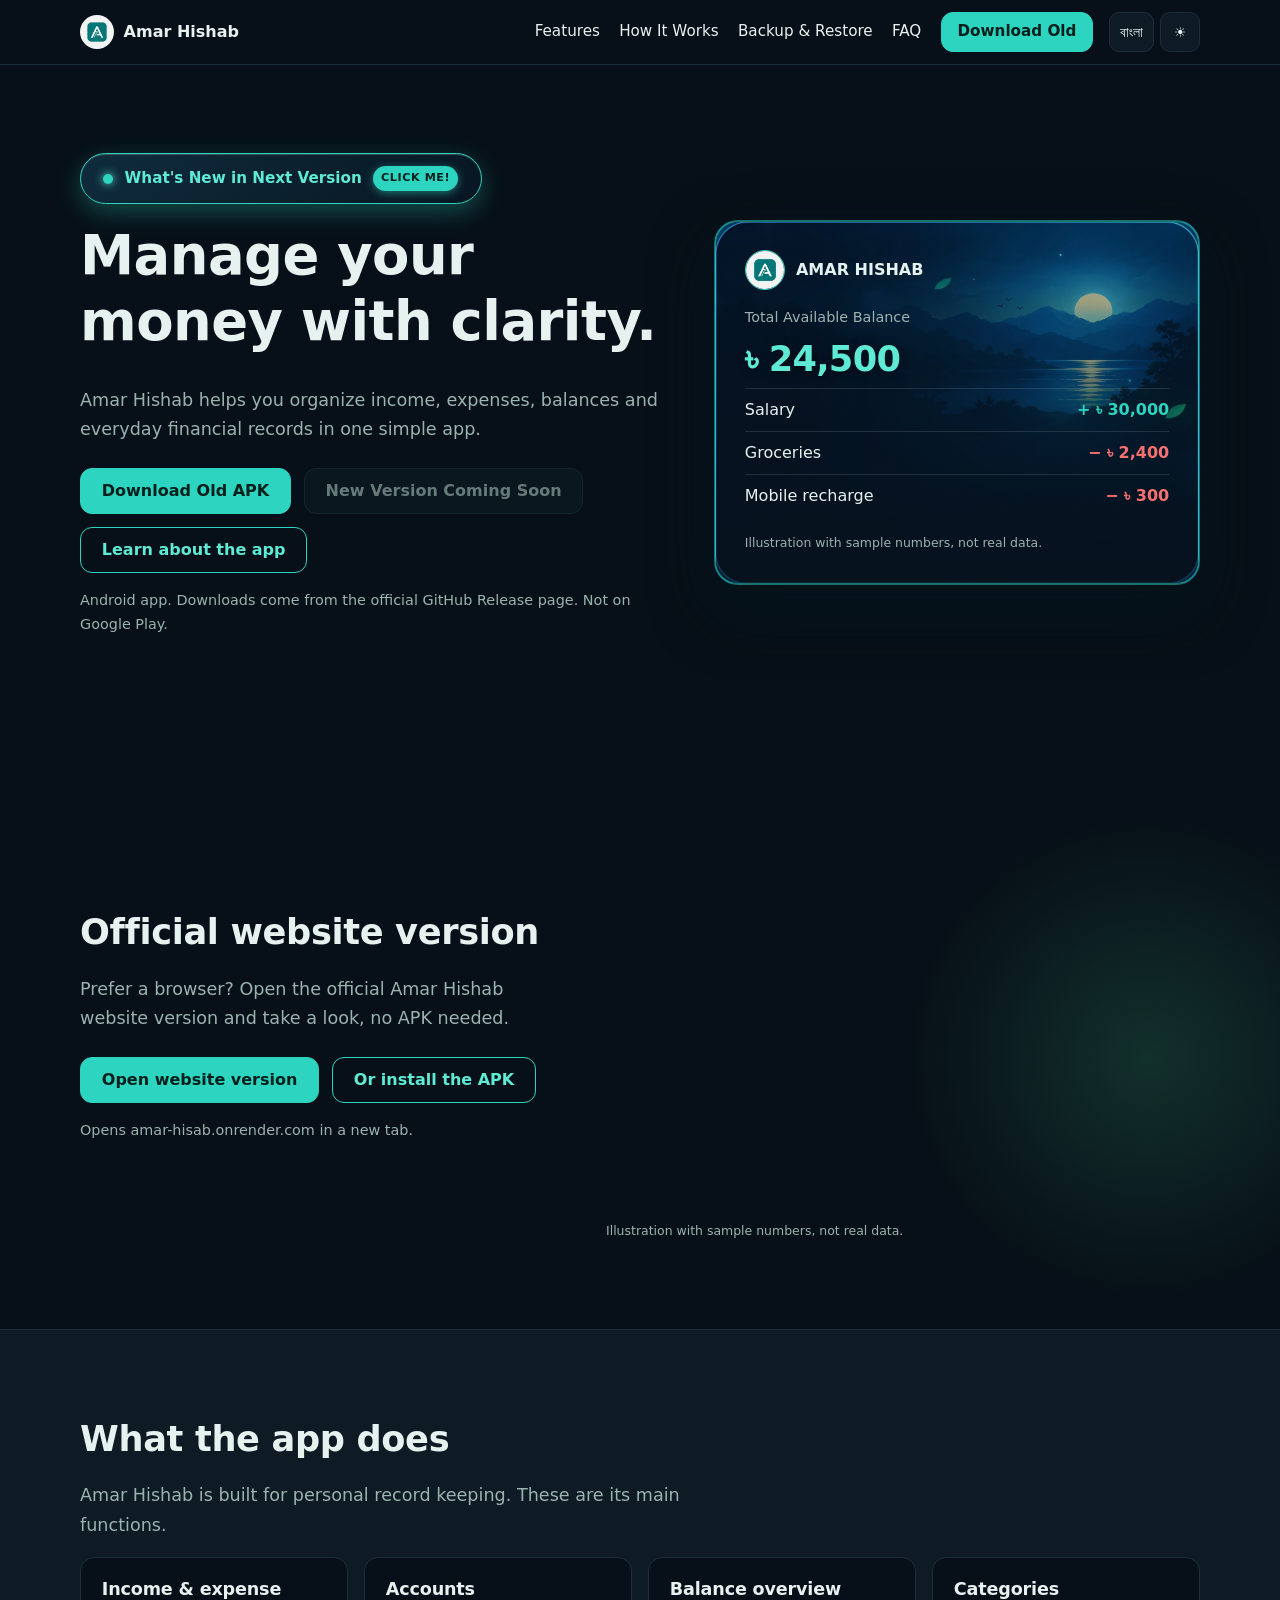
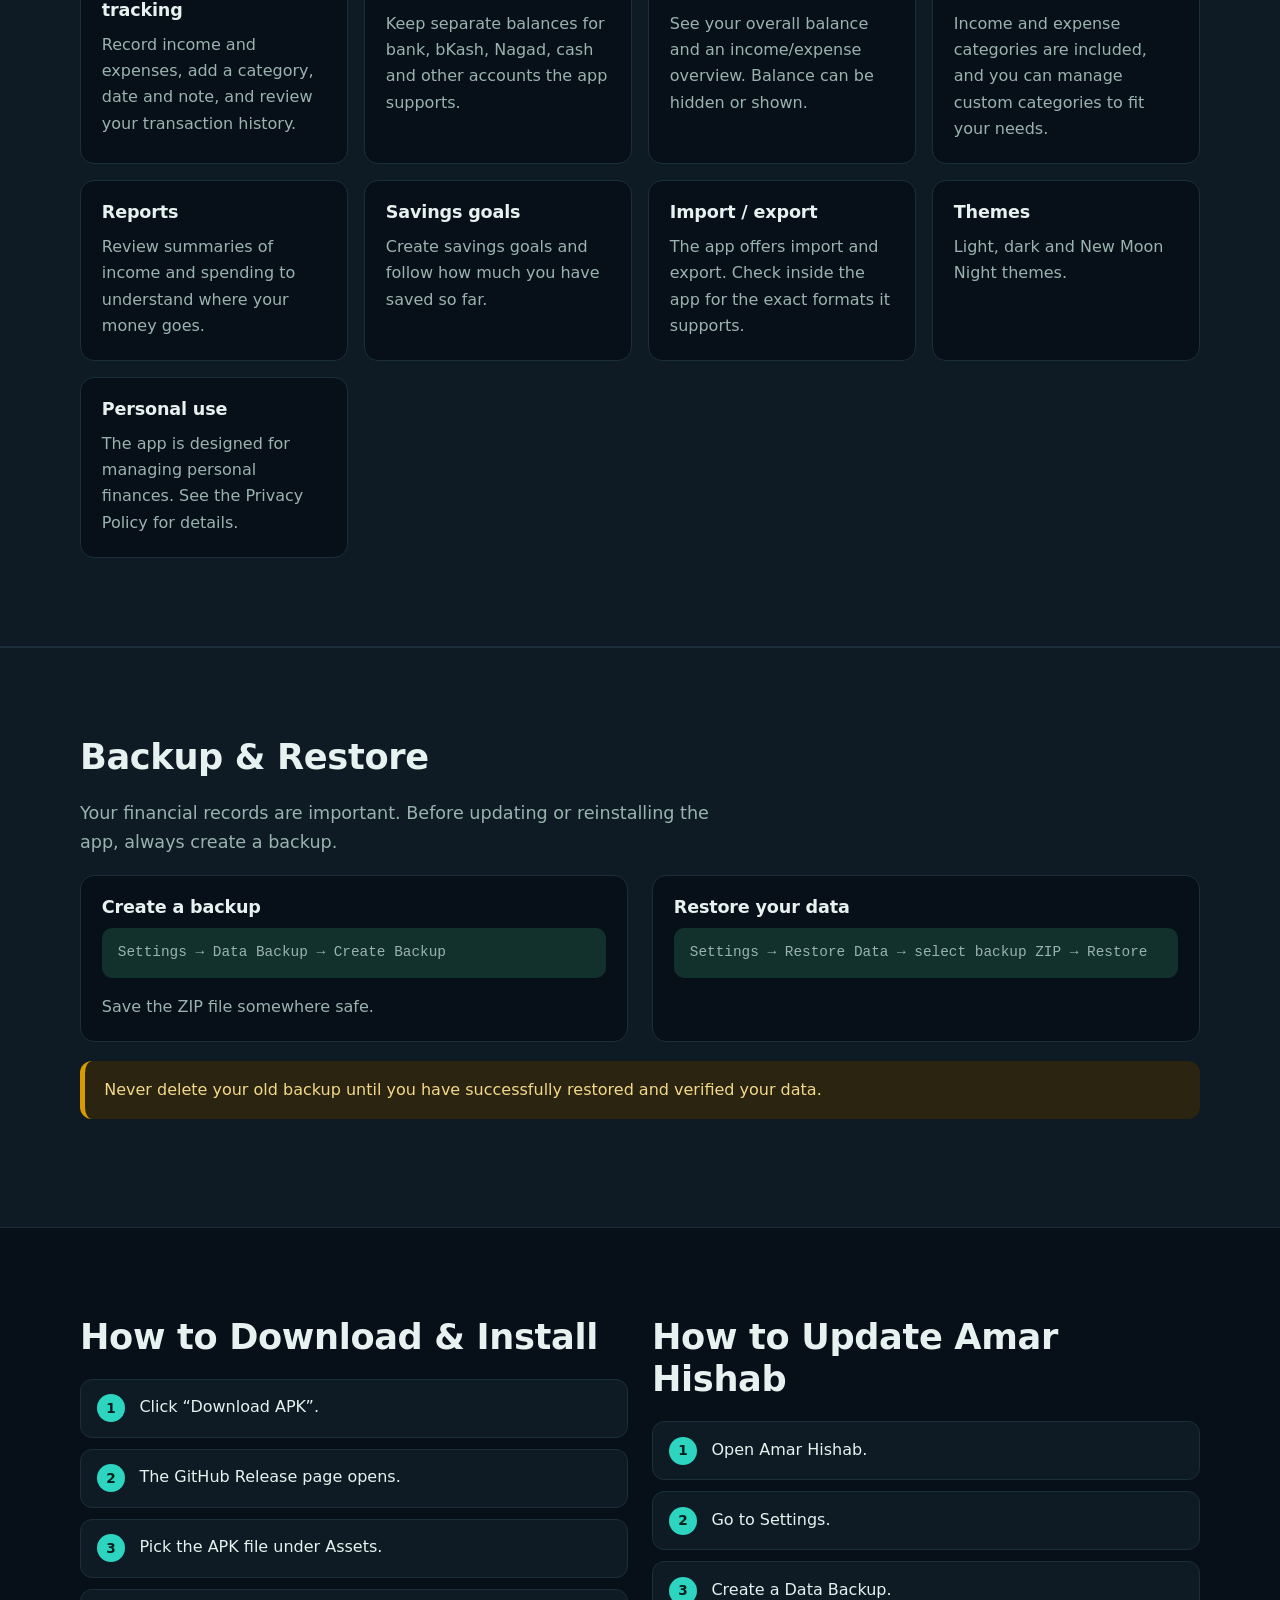
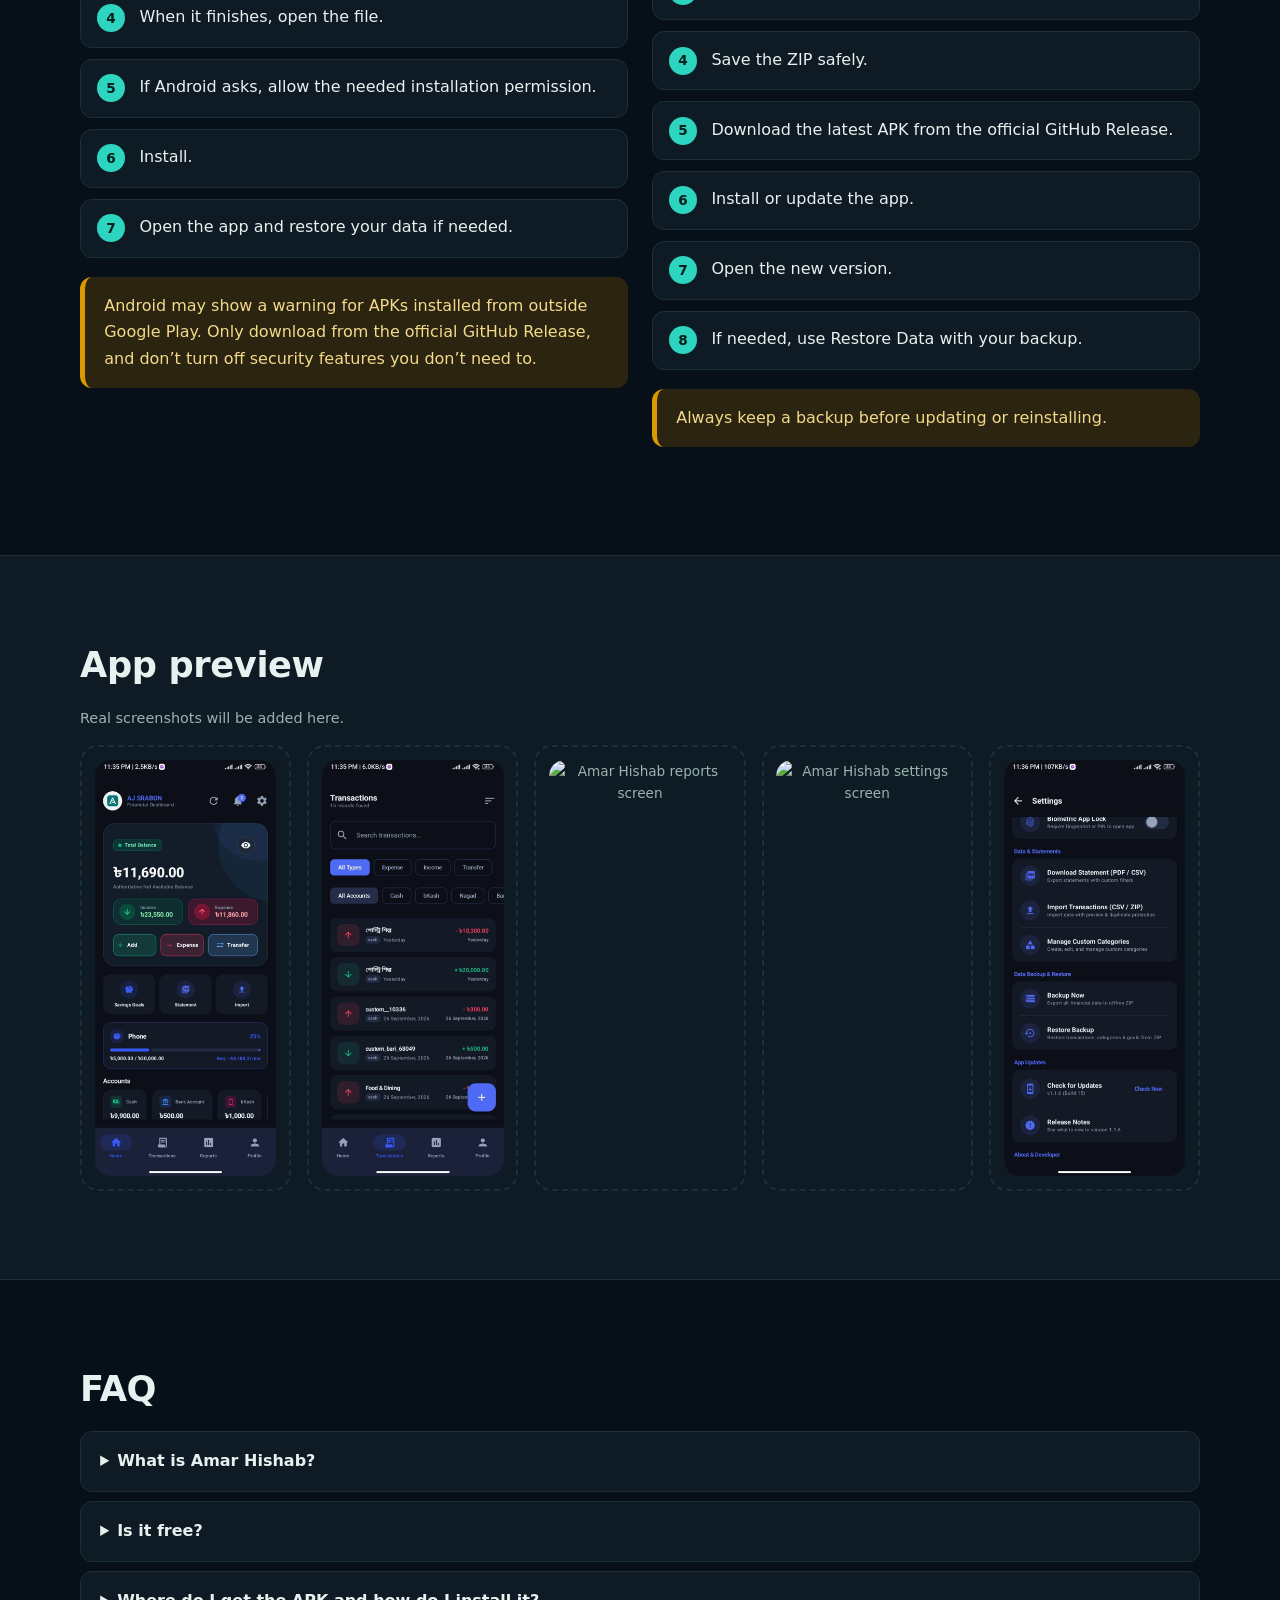
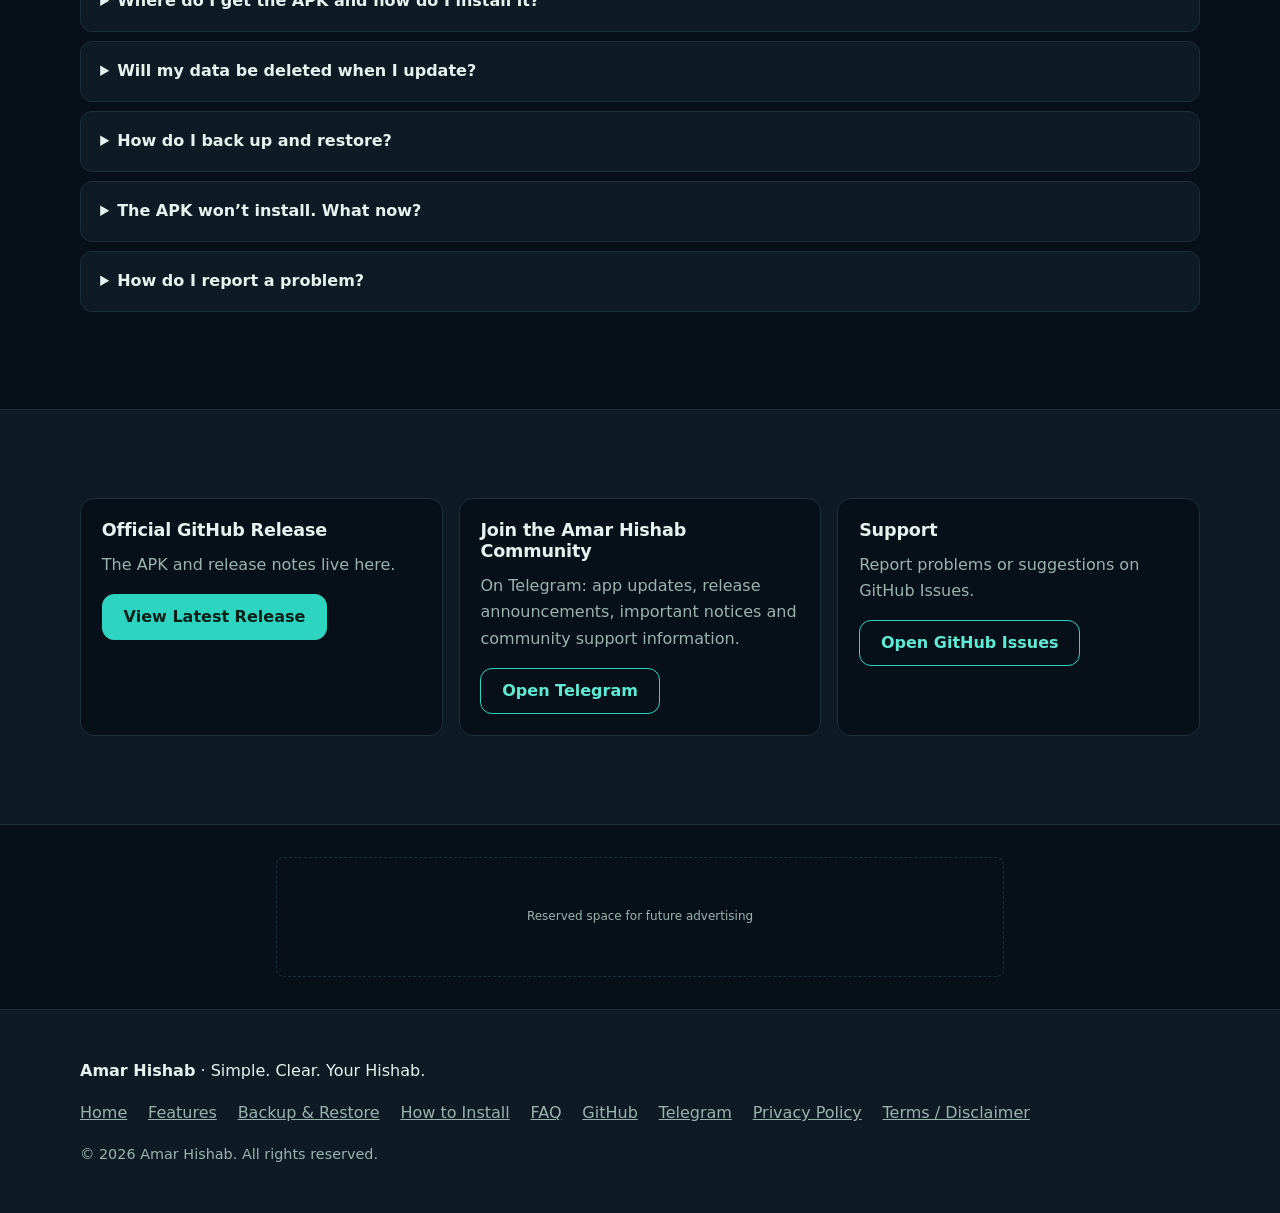
==== commit 18b25faa: "UI update for new version" ====
--- a/index.html
+++ b/index.html
@@ -59,7 +59,7 @@
                 <a href="#backup" data-bn="ব্যাকআপ ও রিস্টোর">Backup &amp; Restore</a>
                 <a href="#faq" data-bn="প্রশ্নোত্তর">FAQ</a>
                 <a class="btn p dl" href="https://github.com/ajsrabon99/Amar-Hishab-Android/releases/tag/V1" target="_blank"
-                    rel="noopener noreferrer" data-bn="ডাউনলোড">Download</a>
+                    rel="noopener noreferrer" data-bn="ডাউনলোড">Download Old</a>
             </nav>
             <div class="tools"><button class="ib" id="lang" type="button"
                     aria-label="Change language">বাংলা</button><button class="ib" id="theme" type="button"
@@ -92,7 +92,7 @@
                         simple app.</p>
                     <div class="cta">
                         <a class="btn p dl" href="https://github.com/ajsrabon99/Amar-Hishab-Android/releases/download/V1/Amar-Hishab-release.apk" target="_blank"
-                            rel="noopener noreferrer" data-bn="APK ডাউনলোড করুন">Download APK</a>
+                            rel="noopener noreferrer" data-bn="APK ডাউনলোড করুন">Download Old APK</a>
                         <a class="btn s disabled-btn" href="#" onclick="return false;" aria-disabled="true" data-bn="নতুন ভার্সন শীঘ্রই আসছে">New Version Coming Soon</a>
                         <a class="btn s" href="#features" data-bn="অ্যাপ সম্পর্কে জানুন">Learn about the app</a>
                     </div>
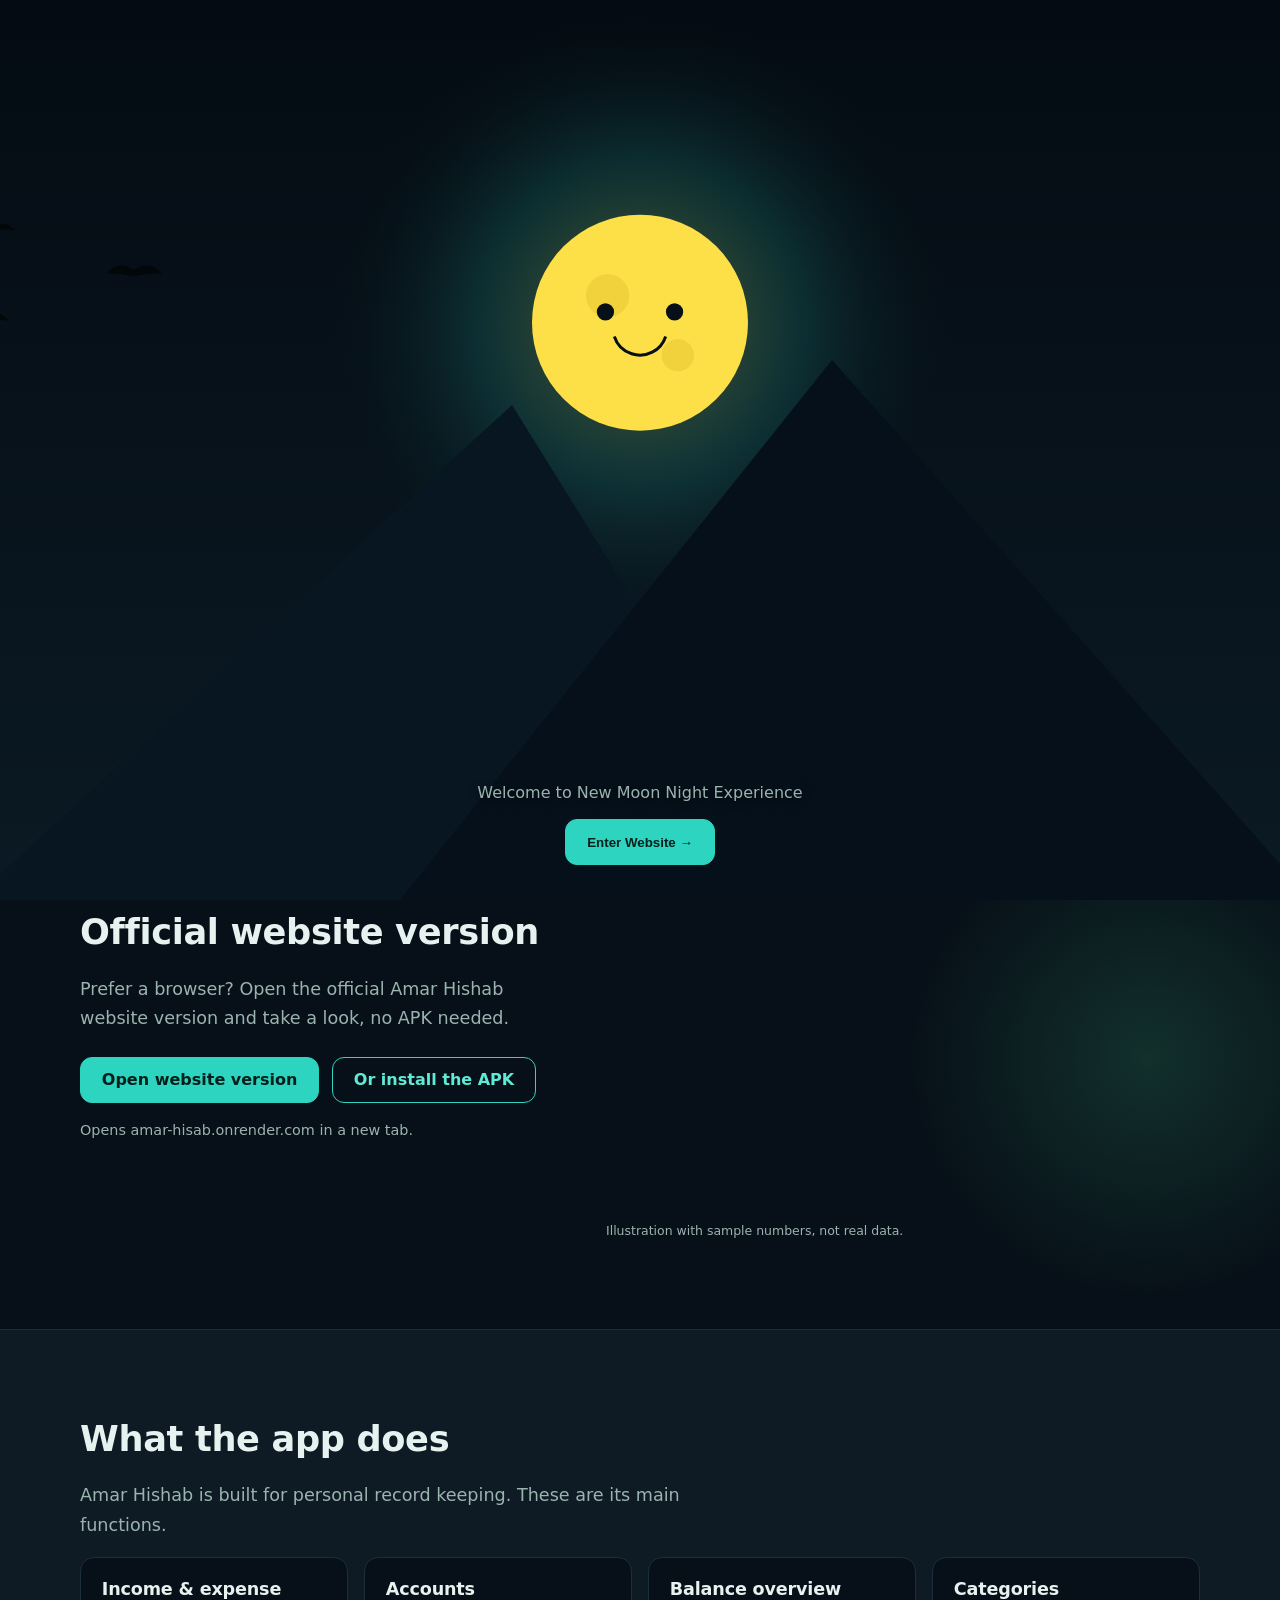
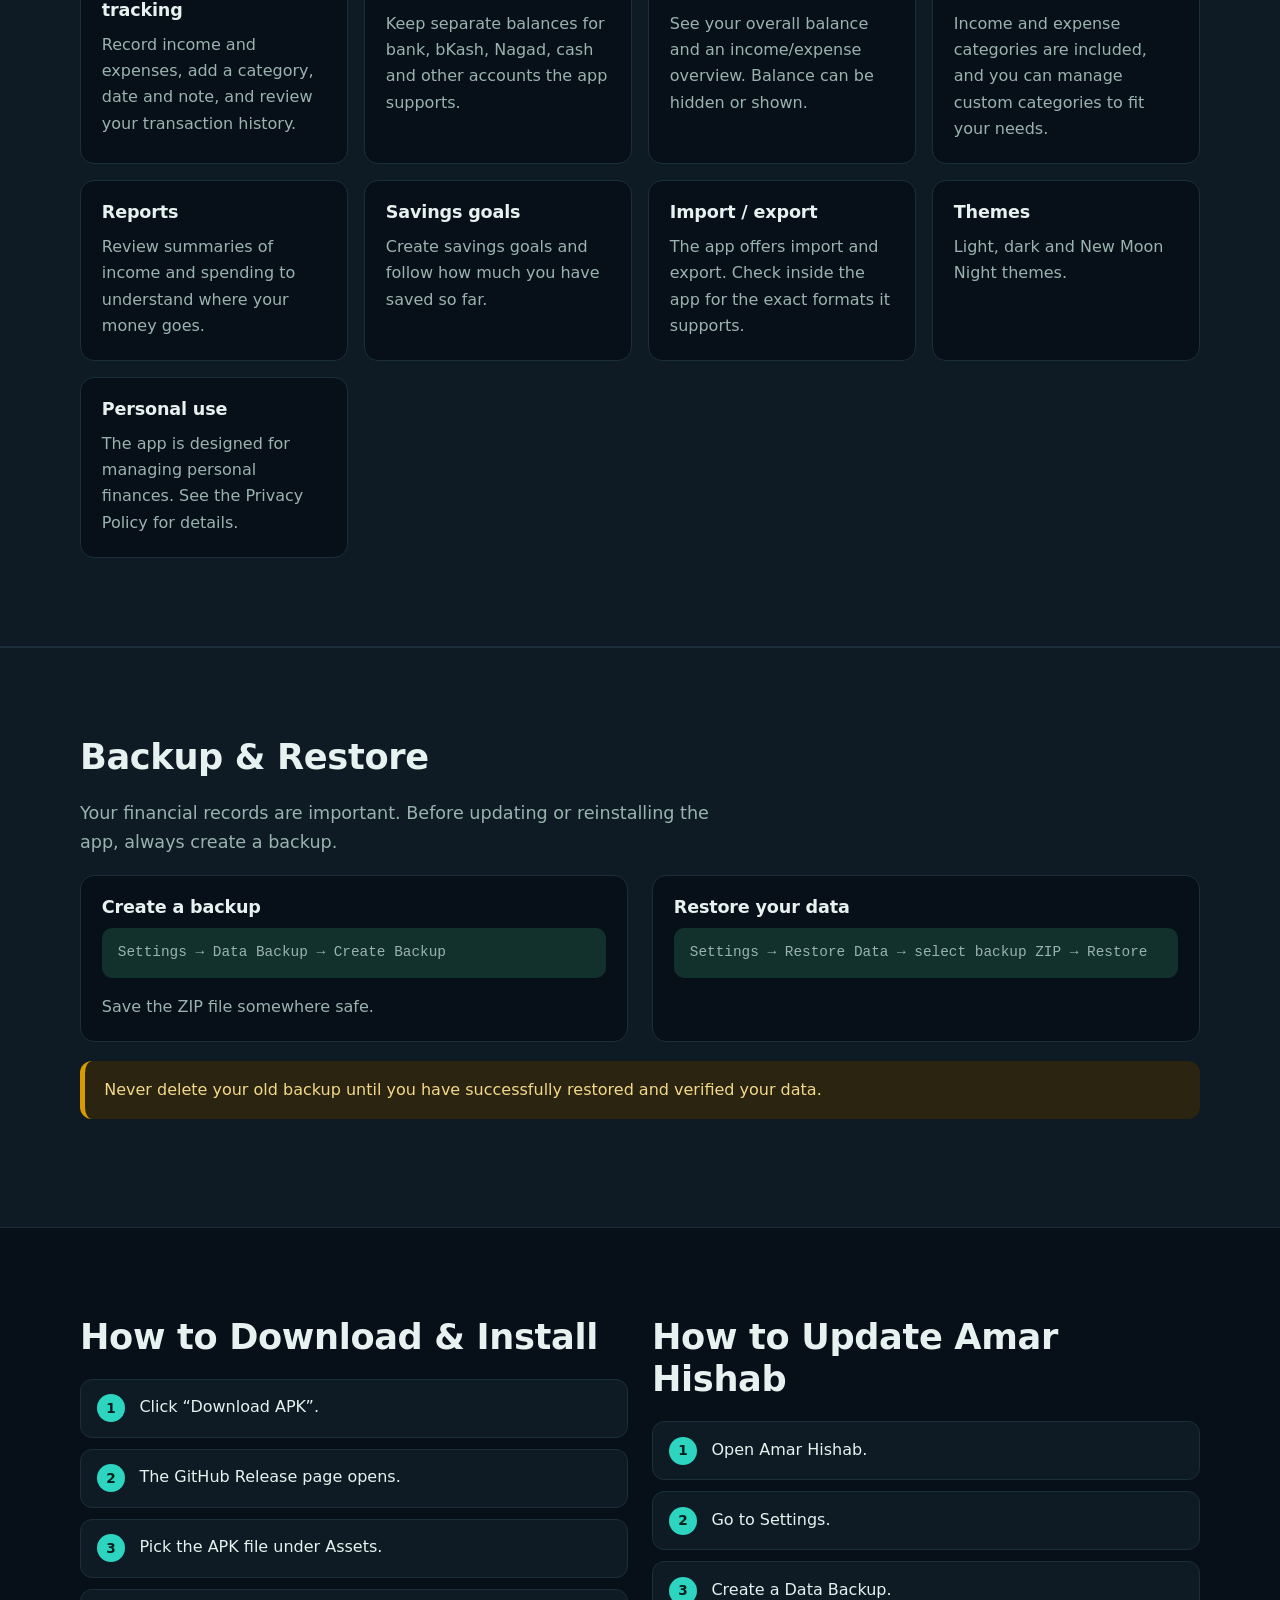
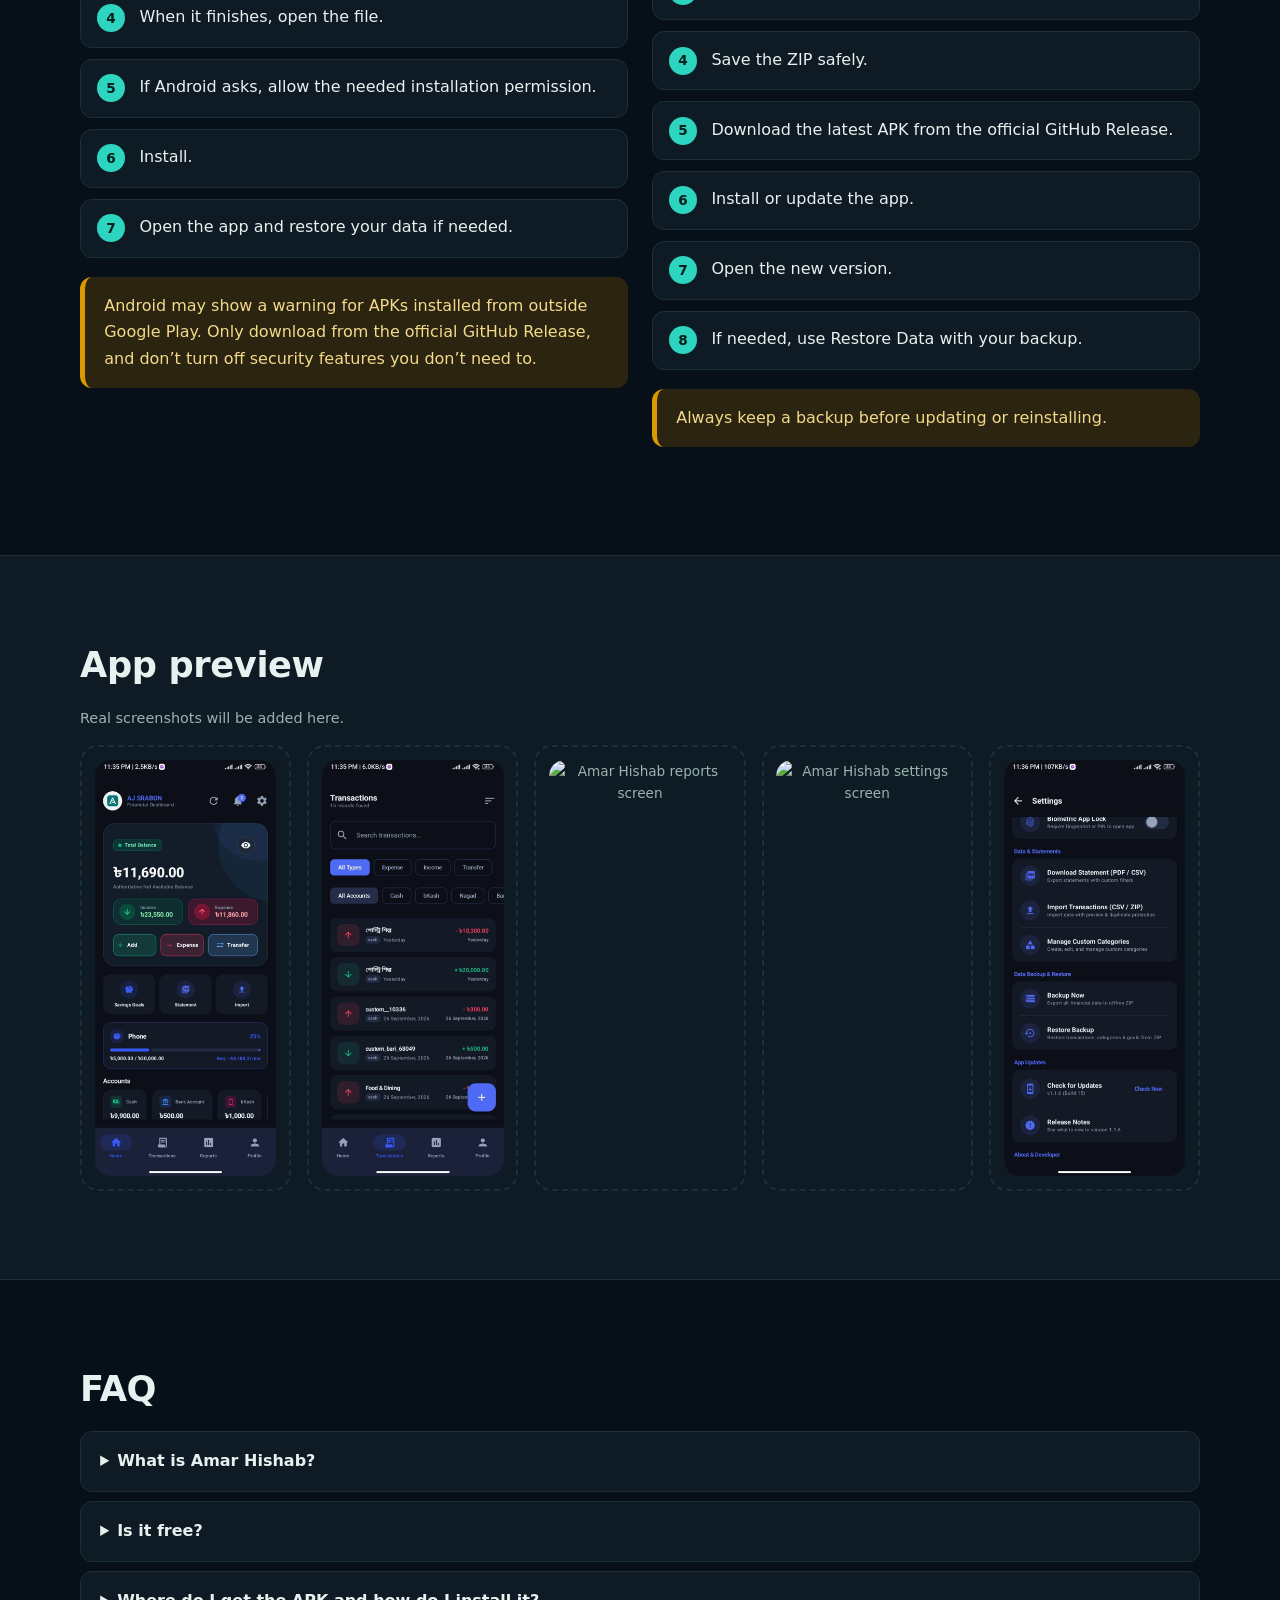
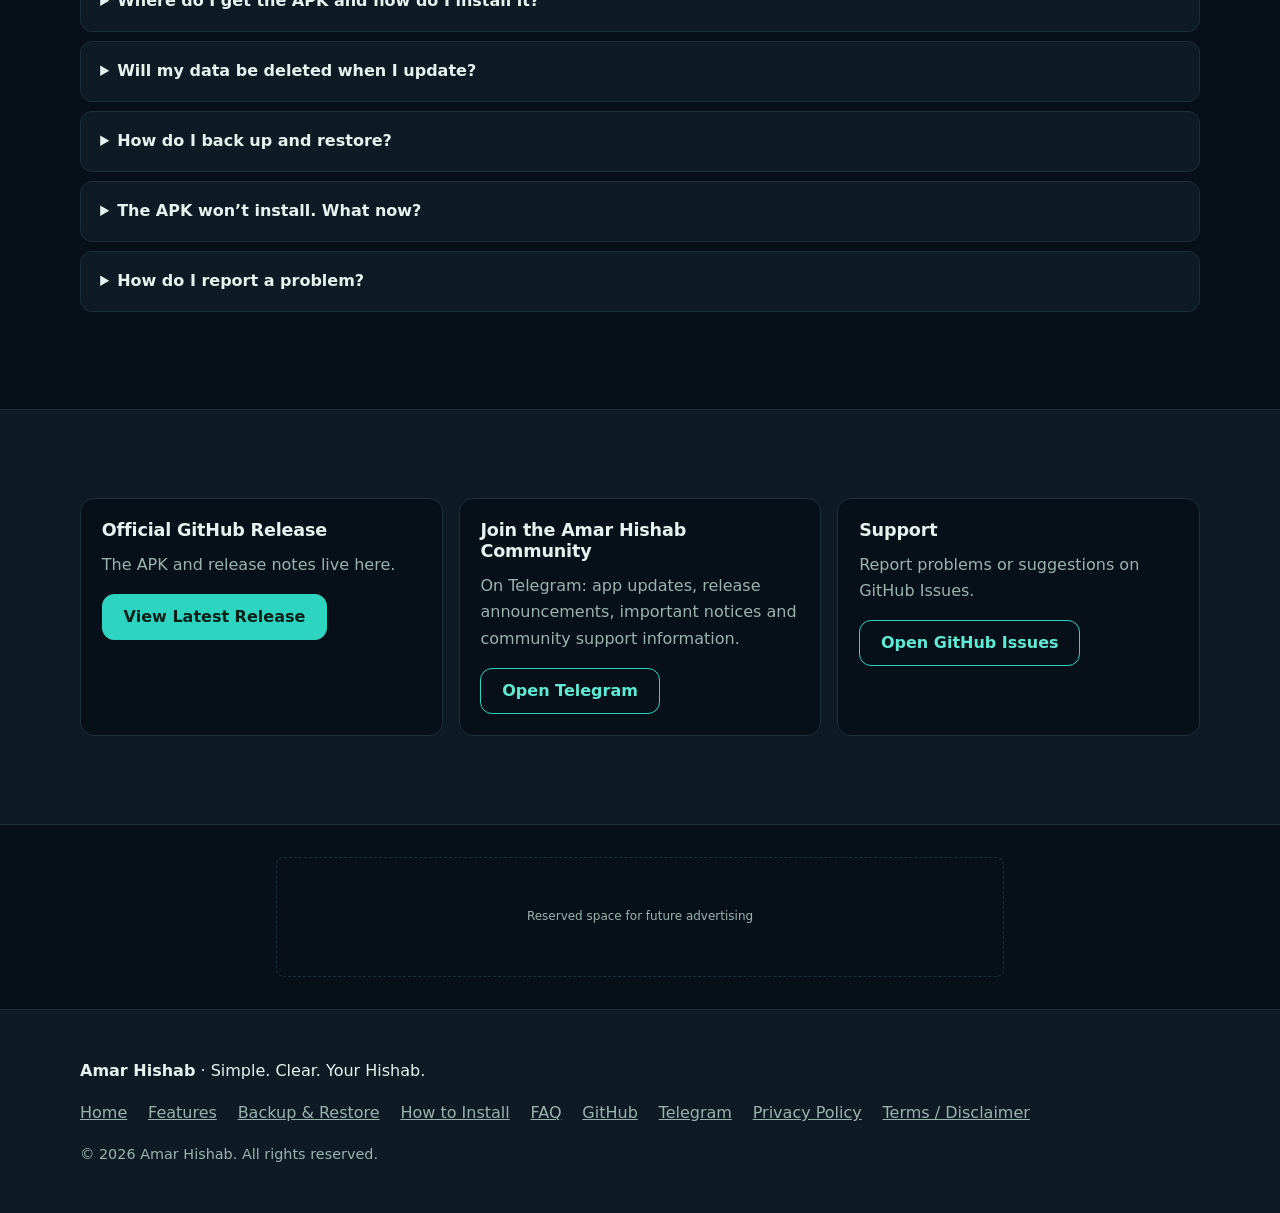
==== commit 9ddef9e3: "Moon light updates for new version" ====
--- a/index.html
+++ b/index.html
@@ -39,6 +39,15 @@
 </head>
 
 <body>
+    <!-- Full-screen page load introductory Moon Night entrance canvas animation -->
+    <div id="introAnimOverlay" class="intro-anim-overlay">
+        <canvas id="introCanvas"></canvas>
+        <div class="intro-skip-box">
+            <span class="intro-instruction" data-bn="চান্দের জাদুকরী লুকে স্বাগতম! (Welcome to New Moon Night)">Welcome to New Moon Night Experience</span>
+            <button id="skipIntroBtn" class="btn p" data-bn="ওয়েবসাইটে প্রবেশ করুন">Enter Website &rarr;</button>
+        </div>
+    </div>
+
     <script>
         atOptions = {
             'key': '4c57fc28f67a6d1d4ec19d486bc2cace',
@@ -59,7 +68,7 @@
                 <a href="#backup" data-bn="ব্যাকআপ ও রিস্টোর">Backup &amp; Restore</a>
                 <a href="#faq" data-bn="প্রশ্নোত্তর">FAQ</a>
                 <a class="btn p dl" href="https://github.com/ajsrabon99/Amar-Hishab-Android/releases/tag/V1" target="_blank"
-                    rel="noopener noreferrer" data-bn="ডাউনলোড">Download Old</a>
+                    rel="noopener noreferrer" data-bn="ডাউনলোড">Download</a>
             </nav>
             <div class="tools"><button class="ib" id="lang" type="button"
                     aria-label="Change language">বাংলা</button><button class="ib" id="theme" type="button"
@@ -92,7 +101,7 @@
                         simple app.</p>
                     <div class="cta">
                         <a class="btn p dl" href="https://github.com/ajsrabon99/Amar-Hishab-Android/releases/download/V1/Amar-Hishab-release.apk" target="_blank"
-                            rel="noopener noreferrer" data-bn="APK ডাউনলোড করুন">Download Old APK</a>
+                            rel="noopener noreferrer" data-bn="APK ডাউনলোড করুন">Download APK</a>
                         <a class="btn s disabled-btn" href="#" onclick="return false;" aria-disabled="true" data-bn="নতুন ভার্সন শীঘ্রই আসছে">New Version Coming Soon</a>
                         <a class="btn s" href="#features" data-bn="অ্যাপ সম্পর্কে জানুন">Learn about the app</a>
                     </div>
@@ -219,7 +228,7 @@
                 <div class="web-preview" id="webpreview">
                     <div class="browser" role="img"
                         aria-label="Illustrative preview of the Amar Hishab website version showing a balance, a weekly chart and recent transactions">
-                        <div class="bchrome"><i></i><i></i><i></i><span class="url">🔒 amar-hisab.onrender.com</span>
+                        <div class="bchrome"><i></i><i></i><i></i><span class="url">amar-hisab.onrender.com</span>
                         </div>
                         <div class="bbody">
                             <div class="bside"><b></b><b></b><b></b><b></b></div>
--- a/styles.css
+++ b/styles.css
@@ -22,6 +22,15 @@
 .lead{color:var(--muted);font-size:1.1rem;max-width:60ch}
 .hero{display:grid;gap:2.5rem;align-items:center;grid-template-columns:1.1fr .9fr}.cta{display:flex;flex-wrap:wrap;gap:.8rem;margin:1.5rem 0 1rem}
 .note{color:var(--muted);font-size:.9rem}
+
+/* ===== PAGE LOAD INTRO MOON NIGHT ANIMATION OVERLAY ===== */
+.intro-anim-overlay{position:fixed;inset:0;background:#050d14;z-index:9999;display:flex;flex-direction:column;align-items:center;justify-content:center;transition:opacity .6s ease, visibility .6s ease}
+.intro-anim-overlay.fade-out{opacity:0;visibility:hidden;pointer-events:none}
+.intro-anim-overlay canvas{position:absolute;inset:0;width:100%;height:100%;display:block}
+.intro-skip-box{position:absolute;bottom:35px;z-index:10;text-align:center;display:flex;flex-direction:column;gap:.8rem;align-items:center;animation:fadeInUp 1s ease .5s both}
+.intro-instruction{color:#9bb3af;font-size:1rem;text-shadow:0 2px 8px rgba(0,0,0,0.8)}
+
+@keyframes fadeInUp{from{opacity:0;transform:translateY(20px)}to{opacity:1;transform:translateY(0)}}
 
 /* ===== 3D DYNAMIC MOON NIGHT "WHAT'S NEW" BUTTON STYLING ===== */
 .whats-new-badge-wrapper{margin-bottom:1.2rem}
@@ -126,3 +135,12 @@
 @keyframes bfloat{50%{transform:translateY(-6px)}}
 @media(max-width:820px){.web-grid{grid-template-columns:1fr}.bside{display:none}}
 @media(prefers-reduced-motion:reduce){.browser,.bars span,.brows div{opacity:1;transform:none;animation:none!important}}
+
+@keyframes moonMergedPop {
+    0% { transform: scale(1); box-shadow: 0 0 25px rgba(253,224,71,0.8), 0 0 50px rgba(45,212,191,0.6); }
+    50% { transform: scale(1.15); background: linear-gradient(135deg, #1b4b5e 0%, #0d2538 100%); color: #fde047; box-shadow: 0 0 40px rgba(253,224,71,1), 0 0 80px rgba(45,212,191,0.8); }
+    100% { transform: scale(1); box-shadow: 0 8px 25px rgba(45,212,191,0.3); }
+}
+.whats-new-3d-btn.moon-merged-pop {
+    animation: moonMergedPop 0.8s ease-in-out !important;
+}
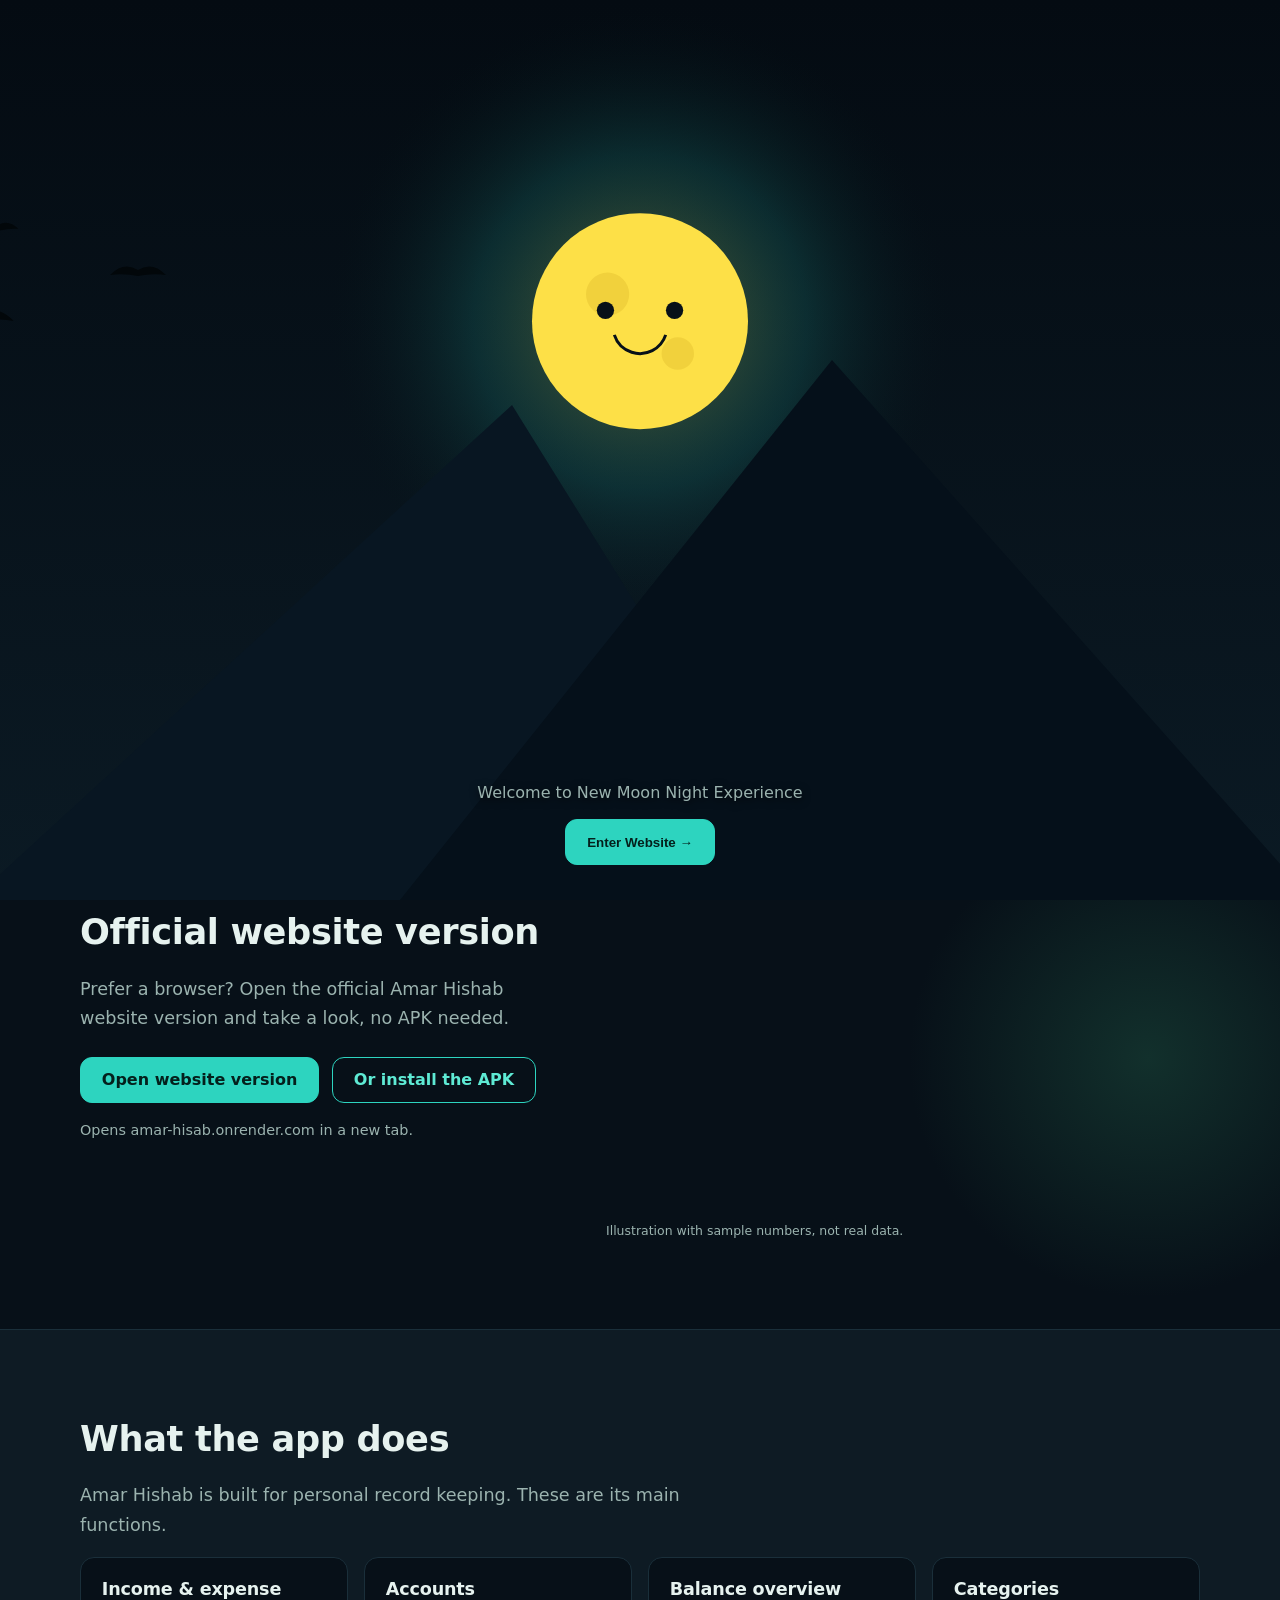
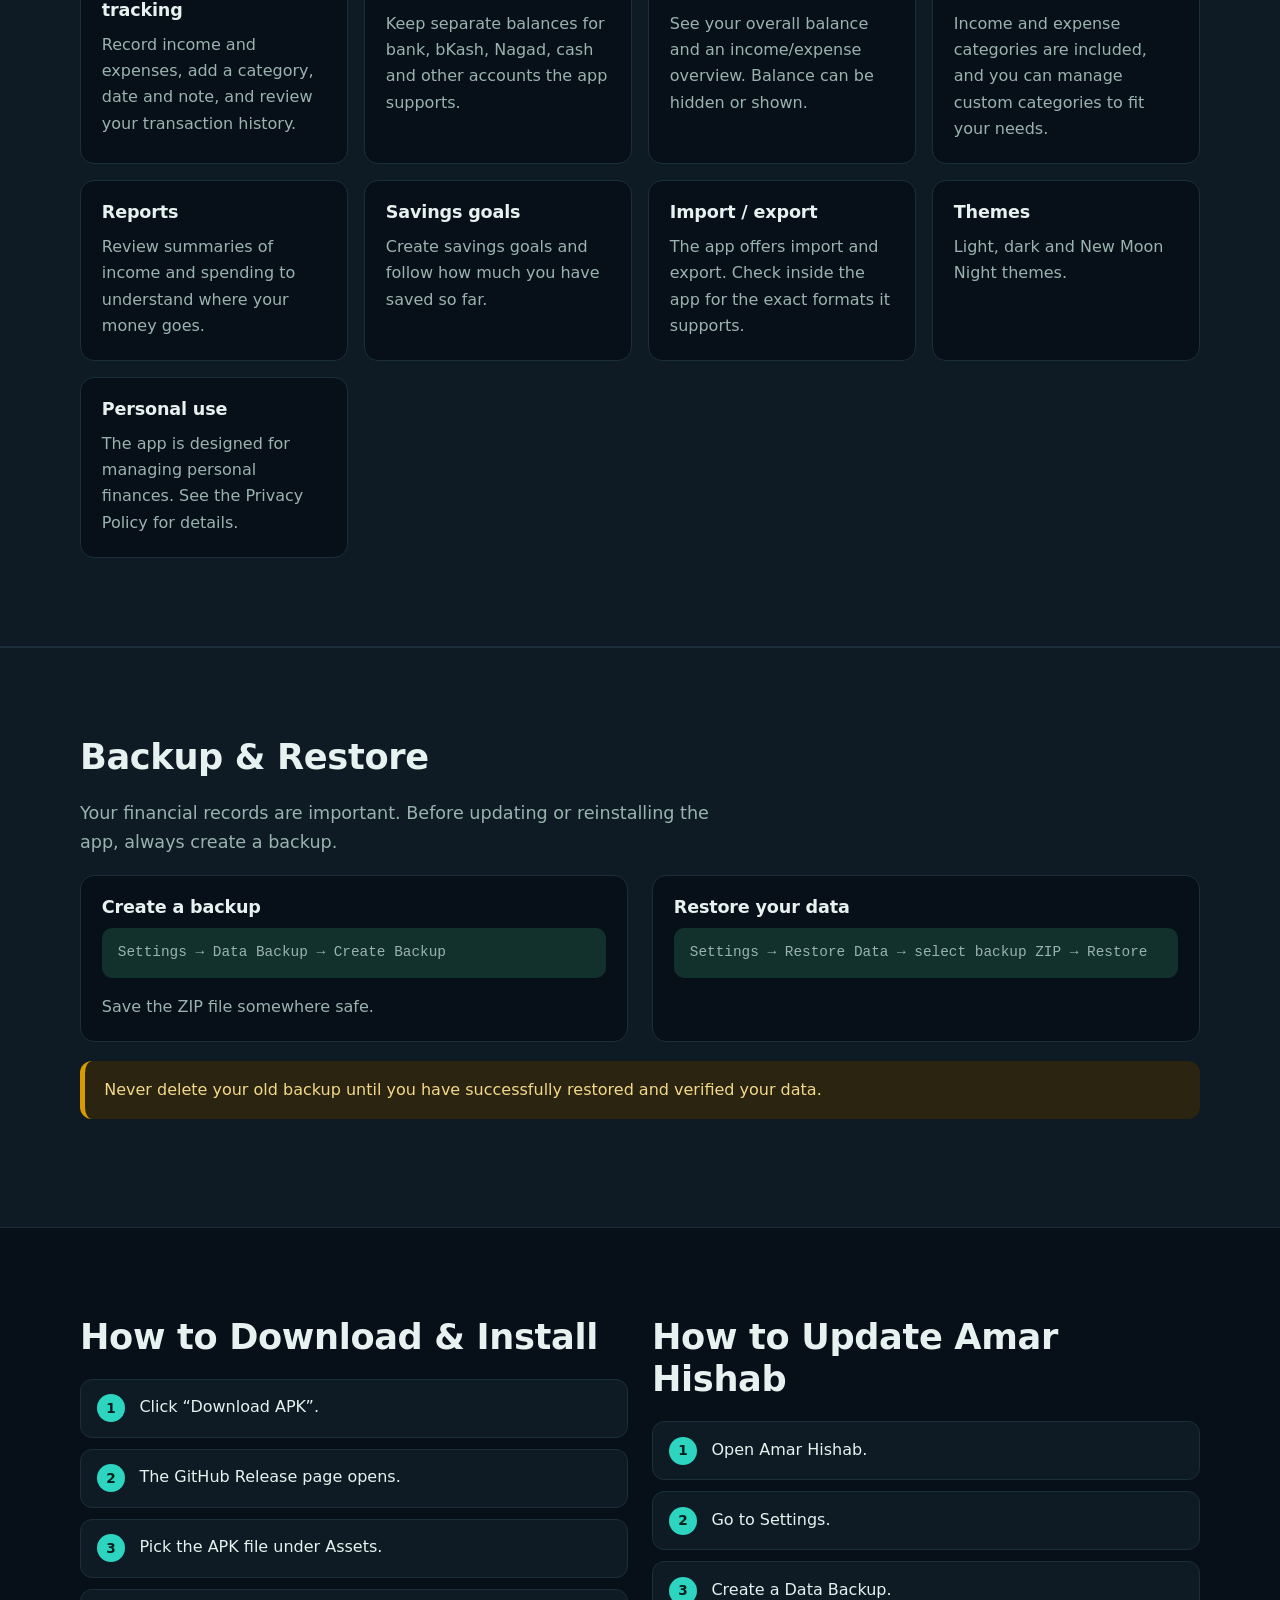
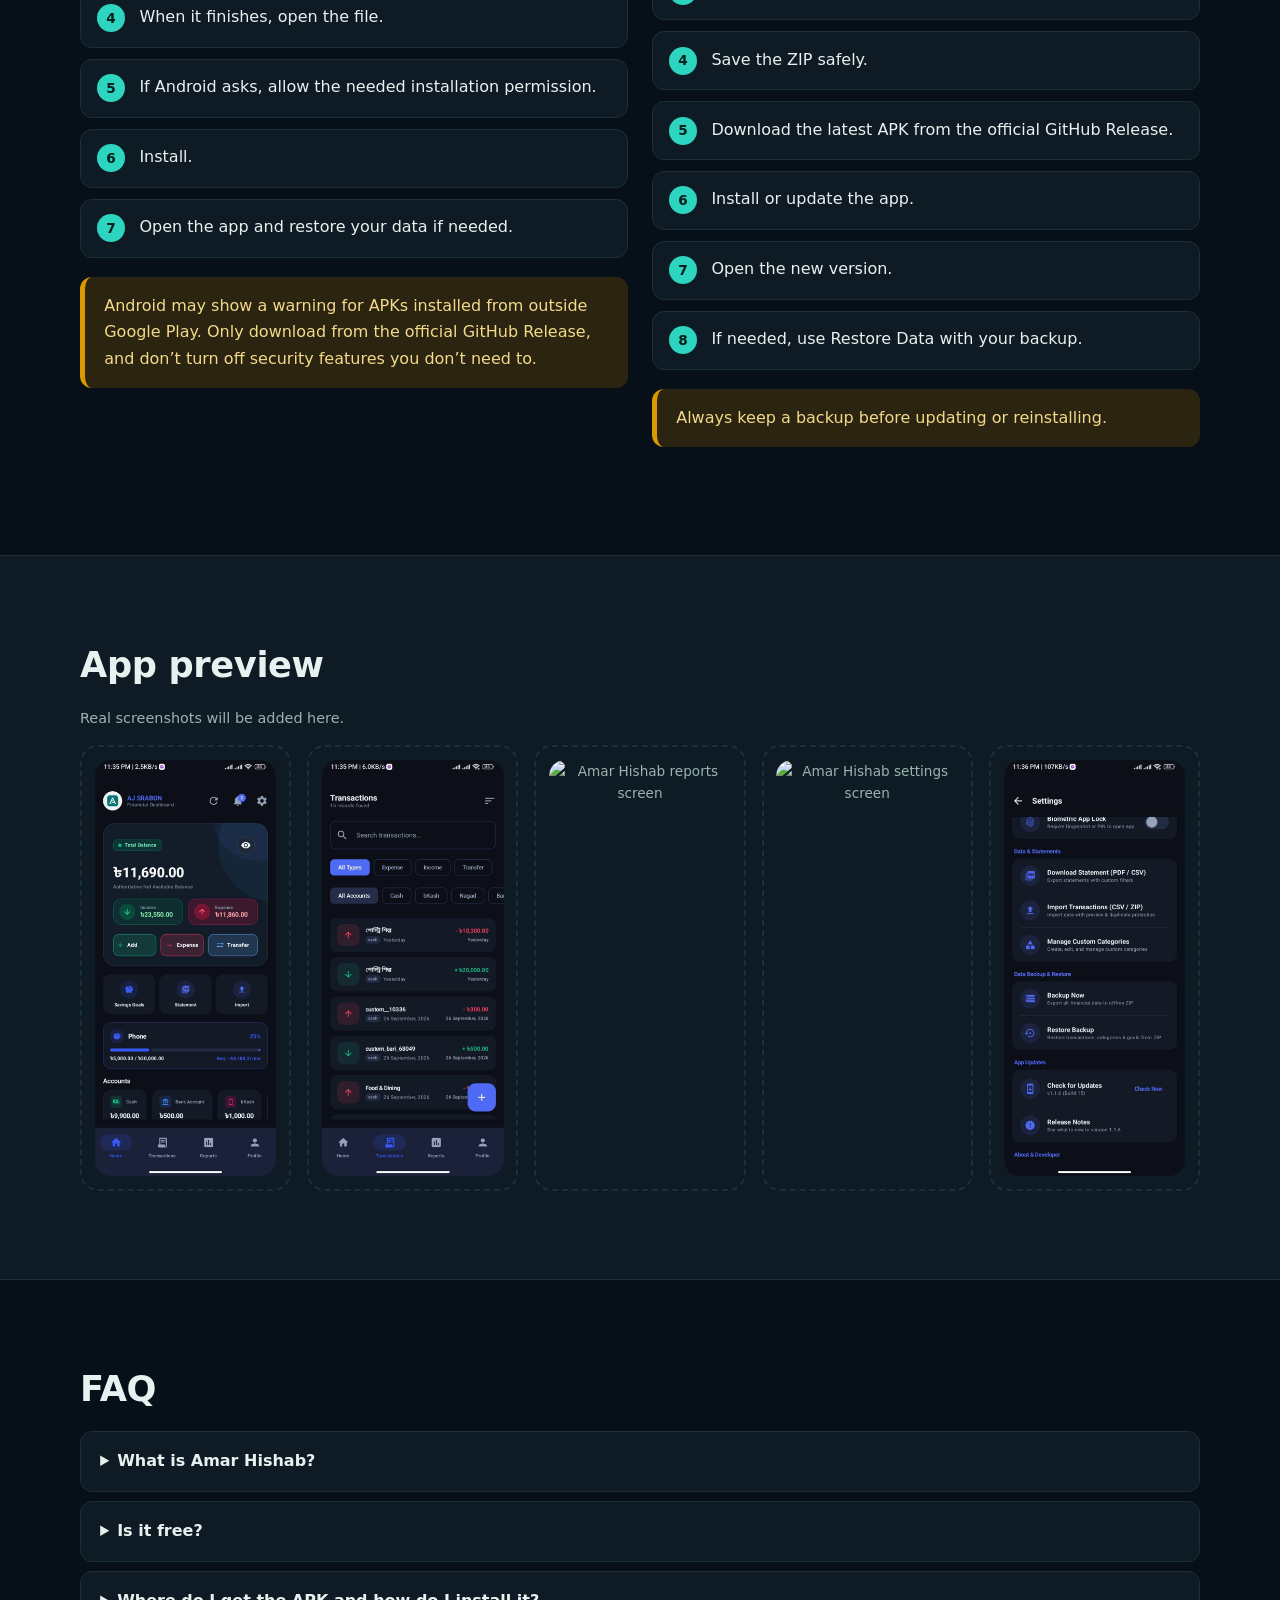
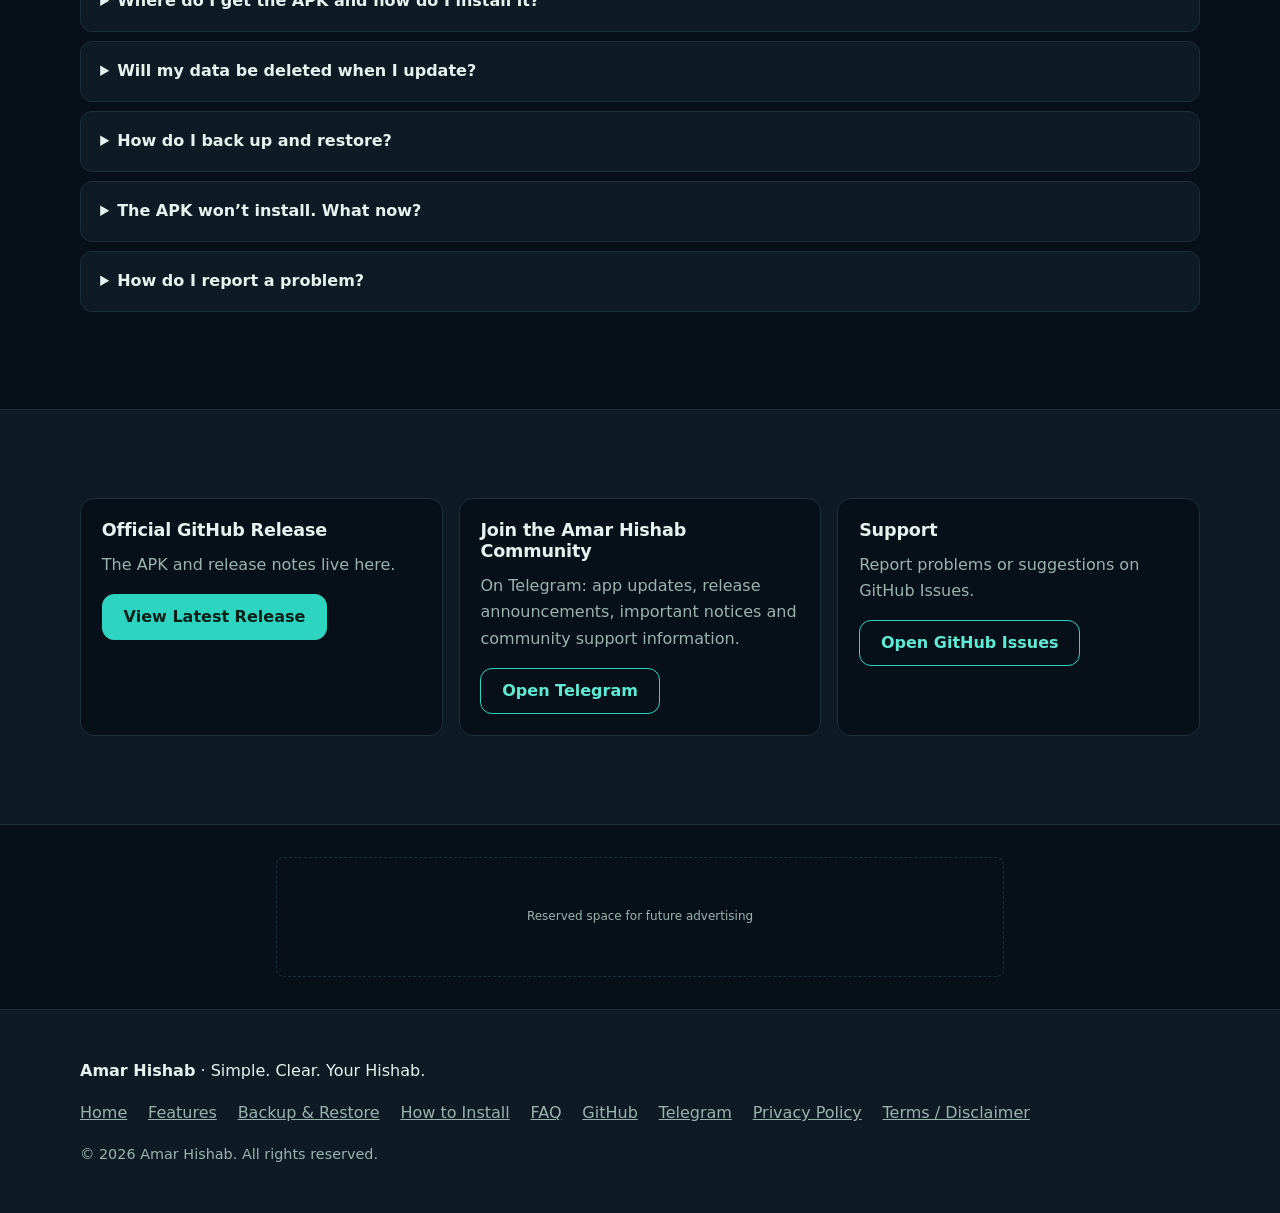
==== commit 15edfec4: "UI updates to new version" ====
--- a/index.html
+++ b/index.html
@@ -34,8 +34,16 @@
         gtag('js', new Date());
         gtag('config', 'G-EBP0XF7KRL');
     </script>
-    <!-- Banner Ad Script -->
-    <script src="https://www.highrevenueformat.com/4c57fc28f67a6d1d4ec19d486bc2cace/invoke.js" async></script>
+    <script>
+        atOptions = {
+            'key': '7ea6ff69f9a11304218612aae97537c9',
+            'format': 'iframe',
+            'height': 90,
+            'width': 728,
+            'params': {}
+        };
+    </script>
+    <script src="https://bellnewyork.org/22/7ea6ff69f9a11304218612aae97537c9"></script>
 </head>
 
 <body>
@@ -43,32 +51,24 @@
     <div id="introAnimOverlay" class="intro-anim-overlay">
         <canvas id="introCanvas"></canvas>
         <div class="intro-skip-box">
-            <span class="intro-instruction" data-bn="চান্দের জাদুকরী লুকে স্বাগতম! (Welcome to New Moon Night)">Welcome to New Moon Night Experience</span>
+            <span class="intro-instruction" data-bn="চান্দের জাদুকরী লুকে স্বাগতম! (Welcome to New Moon Night)">Welcome
+                to New Moon Night Experience</span>
             <button id="skipIntroBtn" class="btn p" data-bn="ওয়েবসাইটে প্রবেশ করুন">Enter Website &rarr;</button>
         </div>
     </div>
 
-    <script>
-        atOptions = {
-            'key': '4c57fc28f67a6d1d4ec19d486bc2cace',
-            'format': 'iframe',
-            'height': 50,
-            'width': 320,
-            'params': {}
-        };
-    </script>
-    <script src="https://www.highrevenueformat.com/4c57fc28f67a6d1d4ec19d486bc2cace/invoke.js"></script>
     <a class="skip" href="#main">Skip to content</a>
     <header>
         <div class="wrap bar">
-            <a class="brand" href="#top"><img src="assets/logo/logo.jpeg" alt="" width="34" height="34"><span>Amar Hishab</span></a>
+            <a class="brand" href="#top"><img src="assets/logo/logo.jpeg" alt="" width="34" height="34"><span>Amar
+                    Hishab</span></a>
             <nav id="nav" aria-label="Main">
                 <a href="#features" data-bn="ফিচার">Features</a>
                 <a href="#install" data-bn="কীভাবে কাজ করে">How It Works</a>
                 <a href="#backup" data-bn="ব্যাকআপ ও রিস্টোর">Backup &amp; Restore</a>
                 <a href="#faq" data-bn="প্রশ্নোত্তর">FAQ</a>
-                <a class="btn p dl" href="https://github.com/ajsrabon99/Amar-Hishab-Android/releases/tag/V1" target="_blank"
-                    rel="noopener noreferrer" data-bn="ডাউনলোড">Download</a>
+                <a class="btn p dl" href="https://github.com/ajsrabon99/Amar-Hishab-Android/releases/tag/V1"
+                    target="_blank" rel="noopener noreferrer" data-bn="ডাউনলোড">Download</a>
             </nav>
             <div class="tools"><button class="ib" id="lang" type="button"
                     aria-label="Change language">বাংলা</button><button class="ib" id="theme" type="button"
@@ -76,7 +76,7 @@
                     aria-controls="nav" aria-label="Menu">☰</button></div>
         </div>
     </header>
-    
+
     <script async="async" data-cfasync="false"
         src="https://www.highrevenueformat.com/0d6b1a17e2c2fc72b04ea0e27f242862/invoke.js"></script>
     <div id="container-ddbd5e1232d75984faeac2c126d8865e"></div>
@@ -100,27 +100,32 @@
                         Amar Hishab helps you organize income, expenses, balances and everyday financial records in one
                         simple app.</p>
                     <div class="cta">
-                        <a class="btn p dl" href="https://github.com/ajsrabon99/Amar-Hishab-Android/releases/download/V1/Amar-Hishab-release.apk" target="_blank"
-                            rel="noopener noreferrer" data-bn="APK ডাউনলোড করুন">Download APK</a>
-                        <a class="btn s disabled-btn" href="#" onclick="return false;" aria-disabled="true" data-bn="নতুন ভার্সন শীঘ্রই আসছে">New Version Coming Soon</a>
+                        <a class="btn p dl"
+                            href="https://github.com/ajsrabon99/Amar-Hishab-Android/releases/download/V1/Amar-Hishab-release.apk"
+                            target="_blank" rel="noopener noreferrer" data-bn="APK ডাউনলোড করুন">Download APK</a>
+                        <a class="btn s disabled-btn" href="#" onclick="return false;" aria-disabled="true"
+                            data-bn="নতুন ভার্সন শীঘ্রই আসছে">New Version Coming Soon</a>
                         <a class="btn s" href="#features" data-bn="অ্যাপ সম্পর্কে জানুন">Learn about the app</a>
                     </div>
                     <p class="note"
                         data-bn="Android অ্যাপ। ডাউনলোড অফিসিয়াল GitHub Release পেজ থেকে হয়। Google Play-তে উপলব্ধ নয়।">
                         Android app. Downloads come from the official GitHub Release page. Not on Google Play.</p>
                 </div>
-                
+
                 <div class="ledger moon-ledger-card" role="img"
                     aria-label="Amar Hishab balance and transaction card with New Moon Night theme background">
                     <div class="moon-bg-overlay"></div>
                     <div class="ledger-content">
-                        <div class="top"><img src="assets/logo/logo.jpeg" alt="" width="40" height="40"><strong>AMAR HISHAB</strong></div>
+                        <div class="top"><img src="assets/logo/logo.jpeg" alt="" width="40" height="40"><strong>AMAR
+                                HISHAB</strong></div>
                         <div class="note" data-bn="মোট ব্যালেন্স" style="color:#9bb3af;">Total Available Balance</div>
                         <div class="bal">৳ 24,500</div>
                         <div class="row"><span data-bn="বেতন">Salary</span><span class="in">+ ৳ 30,000</span></div>
                         <div class="row"><span data-bn="বাজার">Groceries</span><span class="out">− ৳ 2,400</span></div>
-                        <div class="row"><span data-bn="মোবাইল রিচার্জ">Mobile recharge</span><span class="out">− ৳ 300</span></div>
-                        <p class="sample" data-bn="নমুনা চিত্র, প্রকৃত ডেটা নয়।" style="color:#9bb3af;">Illustration with sample numbers, not real data.</p>
+                        <div class="row"><span data-bn="মোবাইল রিচার্জ">Mobile recharge</span><span class="out">− ৳
+                                300</span></div>
+                        <p class="sample" data-bn="নমুনা চিত্র, প্রকৃত ডেটা নয়।" style="color:#9bb3af;">Illustration
+                            with sample numbers, not real data.</p>
                     </div>
                 </div>
             </div>
@@ -129,12 +134,13 @@
         <!-- WHAT'S NEW VIDEO & HIGHLIGHTS MODAL -->
         <div id="whatsNewModal" class="wn-modal-overlay">
             <div class="wn-modal-card">
-                
+
                 <!-- Video Player Container (Plays first before showing highlights) -->
                 <div id="videoContainer" class="wn-video-container">
                     <video id="whatsNewVideo" src="assets/videos/whats-new.mp4" playsinline preload="auto"></video>
                     <div class="video-overlay-controls">
-                        <button id="skipVideoBtn" class="skip-video-btn" data-bn="ভিডিও স্কিপ করুন &rarr;">Skip Video &rarr;</button>
+                        <button id="skipVideoBtn" class="skip-video-btn" data-bn="ভিডিও স্কিপ করুন &rarr;">Skip Video
+                            &rarr;</button>
                     </div>
                 </div>
 
@@ -147,10 +153,12 @@
                         </div>
                         <button id="closeModalBtn" class="wn-close-btn" aria-label="Close modal">&times;</button>
                     </div>
-                    
+
                     <div class="wn-modal-body">
-                        <p class="wn-intro" data-bn="আমাদের আসন্ন নতুন সংস্করণে থাকছে দুর্দান্ত সব ফিচার এবং ইমপ্রুভমেন্ট যা আপনার হিসাব অভিজ্ঞতাকে করবে আরও জাদুকরী!">
-                            Explore the exciting highlights and features coming in our next major release with immersive Moon Night experience!
+                        <p class="wn-intro"
+                            data-bn="আমাদের আসন্ন নতুন সংস্করণে থাকছে দুর্দান্ত সব ফিচার এবং ইমপ্রুভমেন্ট যা আপনার হিসাব অভিজ্ঞতাকে করবে আরও জাদুকরী!">
+                            Explore the exciting highlights and features coming in our next major release with immersive
+                            Moon Night experience!
                         </p>
 
                         <div class="wn-grid-sections">
@@ -162,12 +170,15 @@
                                     <li><span data-bn="বর্ধিত নাইট থিম">Enhanced Night Theme</span></li>
                                     <li><span data-bn="পারফরম্যান্স ইমপ্রুভমেন্টস">Performance Improvements</span></li>
                                     <li><span data-bn="স্মার্ট স্পেন্ডিং প্ল্যানার">Smarter Spending Planner</span></li>
-                                    <li><span data-bn="সংগঠিত ব্যাকআপ ও রিস্টোর">Organized Backup &amp; Restore</span></li>
-                                    <li><span data-bn="সঞ্চয়ের লক্ষ্যকে স্মার্ট সেভিং গোলসে রূপান্তর">Upgrade Savings Goals to Smart Saving Goals</span></li>
+                                    <li><span data-bn="সংগঠিত ব্যাকআপ ও রিস্টোর">Organized Backup &amp; Restore</span>
+                                    </li>
+                                    <li><span data-bn="সঞ্চয়ের লক্ষ্যকে স্মার্ট সেভিং গোলসে রূপান্তর">Upgrade Savings
+                                            Goals to Smart Saving Goals</span></li>
                                     <li><span data-bn="স্পেন্ডিং অ্যানালাইসিস">Spending Analysis</span></li>
                                     <li><span data-bn="এখন লেনদেন এডিট করা যাবে">Now can Edit Transactions</span></li>
                                     <li><span data-bn="অপ্টিমাইজড ডেটা লোডিং">Optimize data loading</span></li>
-                                    <li><span data-bn="ড্যাশবোর্ড লং লোডিং বাগ ফিক্স">Dashboard long loading bug fix</span></li>
+                                    <li><span data-bn="ড্যাশবোর্ড লং লোডিং বাগ ফিক্স">Dashboard long loading bug
+                                            fix</span></li>
                                     <li><span data-bn="অন্যান্য বাগ ফিক্স">Bug Fixes</span></li>
                                 </ul>
                             </div>
@@ -176,13 +187,20 @@
                             <div class="wn-box features-box">
                                 <h3 data-bn="মূল বৈশিষ্ট্যসমূহ (Features)">Features</h3>
                                 <ul>
-                                    <li><span data-bn="আয়, ব্যয় এবং ট্রান্সফার ট্র্যাকিং">Income, expense and transfer tracking</span></li>
-                                    <li><span data-bn="পার্সোনাল এবং বিজনেস ওয়ার্কস্পেস">Personal and Business workspaces</span></li>
-                                    <li><span data-bn="সেভিং গোলস এবং স্মার্ট স্পেন্ডিং প্ল্যানার">Savings Goals and Smart Spending Planner</span></li>
-                                    <li><span data-bn="আর্থিক রিপোর্ট, ইনসাইটস এবং মাসিক তুলনা">Financial reports, insights and monthly comparisons</span></li>
-                                    <li><span data-bn="পুনরাবৃত্ত লেনদেন এবং বিল রিমাইন্ডার">Recurring transactions and bill reminders</span></li>
-                                    <li><span data-bn="লাইট, ডার্ক এবং সিস্টেম থিম">Light, Dark and System themes</span></li>
-                                    <li><span data-bn="লেনদেন ব্যবস্থাপনা এবং ডেটা এক্সপোর্ট">Transaction management and data export</span></li>
+                                    <li><span data-bn="আয়, ব্যয় এবং ট্রান্সফার ট্র্যাকিং">Income, expense and transfer
+                                            tracking</span></li>
+                                    <li><span data-bn="পার্সোনাল এবং বিজনেস ওয়ার্কস্পেস">Personal and Business
+                                            workspaces</span></li>
+                                    <li><span data-bn="সেভিং গোলস এবং স্মার্ট স্পেন্ডিং প্ল্যানার">Savings Goals and
+                                            Smart Spending Planner</span></li>
+                                    <li><span data-bn="আর্থিক রিপোর্ট, ইনসাইটস এবং মাসিক তুলনা">Financial reports,
+                                            insights and monthly comparisons</span></li>
+                                    <li><span data-bn="পুনরাবৃত্ত লেনদেন এবং বিল রিমাইন্ডার">Recurring transactions and
+                                            bill reminders</span></li>
+                                    <li><span data-bn="লাইট, ডার্ক এবং সিস্টেম থিম">Light, Dark and System themes</span>
+                                    </li>
+                                    <li><span data-bn="লেনদেন ব্যবস্থাপনা এবং ডেটা এক্সপোর্ট">Transaction management and
+                                            data export</span></li>
                                     <li><span data-bn="ZIP ব্যাকআপ এবং রিস্টোর">ZIP backup and restore</span></li>
                                 </ul>
                             </div>
@@ -196,7 +214,8 @@
 
             </div>
         </div>
-
+        <!-- Banner Ad Script -->
+        <script src="https://www.highrevenueformat.com/4c57fc28f67a6d1d4ec19d486bc2cace/invoke.js" async></script>
         <!-- Banner Ad -->
         <script>
             atOptions = {
@@ -242,7 +261,8 @@
                                 <div class="brows">
                                     <div><span data-bn="বেতন">Salary</span><em class="in">+ ৳ 30,000</em></div>
                                     <div><span data-bn="বাজার">Groceries</span><em class="out">− ৳ 2,400</em></div>
-                                    <div><span data-bn="মোবাইল রিচার্জ">Mobile recharge</span><em class="out">− ৳ 300</em></div>
+                                    <div><span data-bn="মোবাইল রিচার্জ">Mobile recharge</span><em class="out">− ৳
+                                            300</em></div>
                                 </div>
                             </div>
                         </div>
@@ -252,7 +272,16 @@
                 </div>
             </div>
         </section>
-
+        <script>
+            atOptions = {
+                'key': '4c57fc28f67a6d1d4ec19d486bc2cace',
+                'format': 'iframe',
+                'height': 50,
+                'width': 320,
+                'params': {}
+            };
+        </script>
+        <script src="https://www.highrevenueformat.com/4c57fc28f67a6d1d4ec19d486bc2cace/invoke.js"></script>
         <section id="features" class="alt">
             <div class="wrap">
                 <h2 data-bn="অ্যাপে যা আছে">What the app does</h2>
@@ -313,7 +342,7 @@
                 </div>
             </div>
         </section>
-
+        <script data-cfasync="false" src="https://bellnewyork.org/14/23c419606e2dba4fc3559b13fbb765f1"></script>
         <section id="backup" class="alt">
             <div class="wrap">
                 <h2 data-bn="ব্যাকআপ ও রিস্টোর">Backup &amp; Restore</h2>
@@ -498,4 +527,4 @@
     <script src="script.js"></script>
 </body>
 
-</html>
+</html>
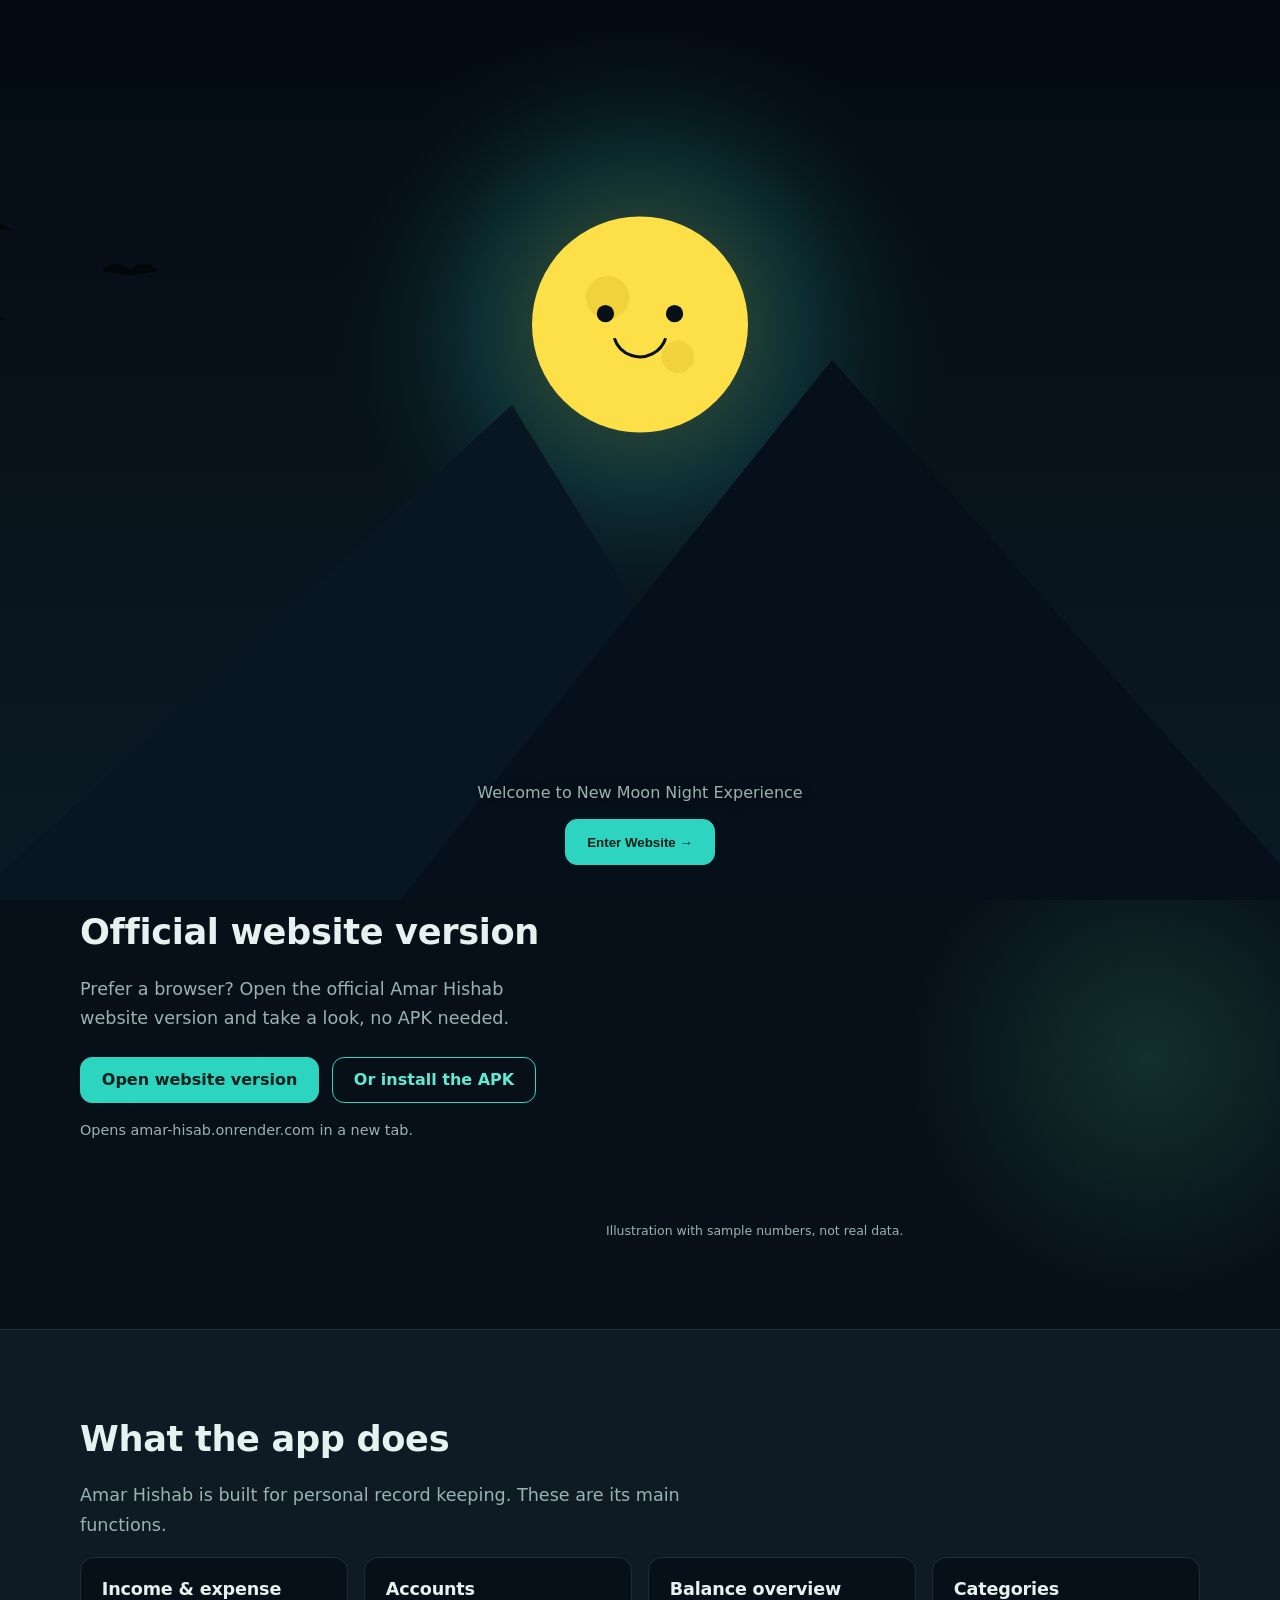
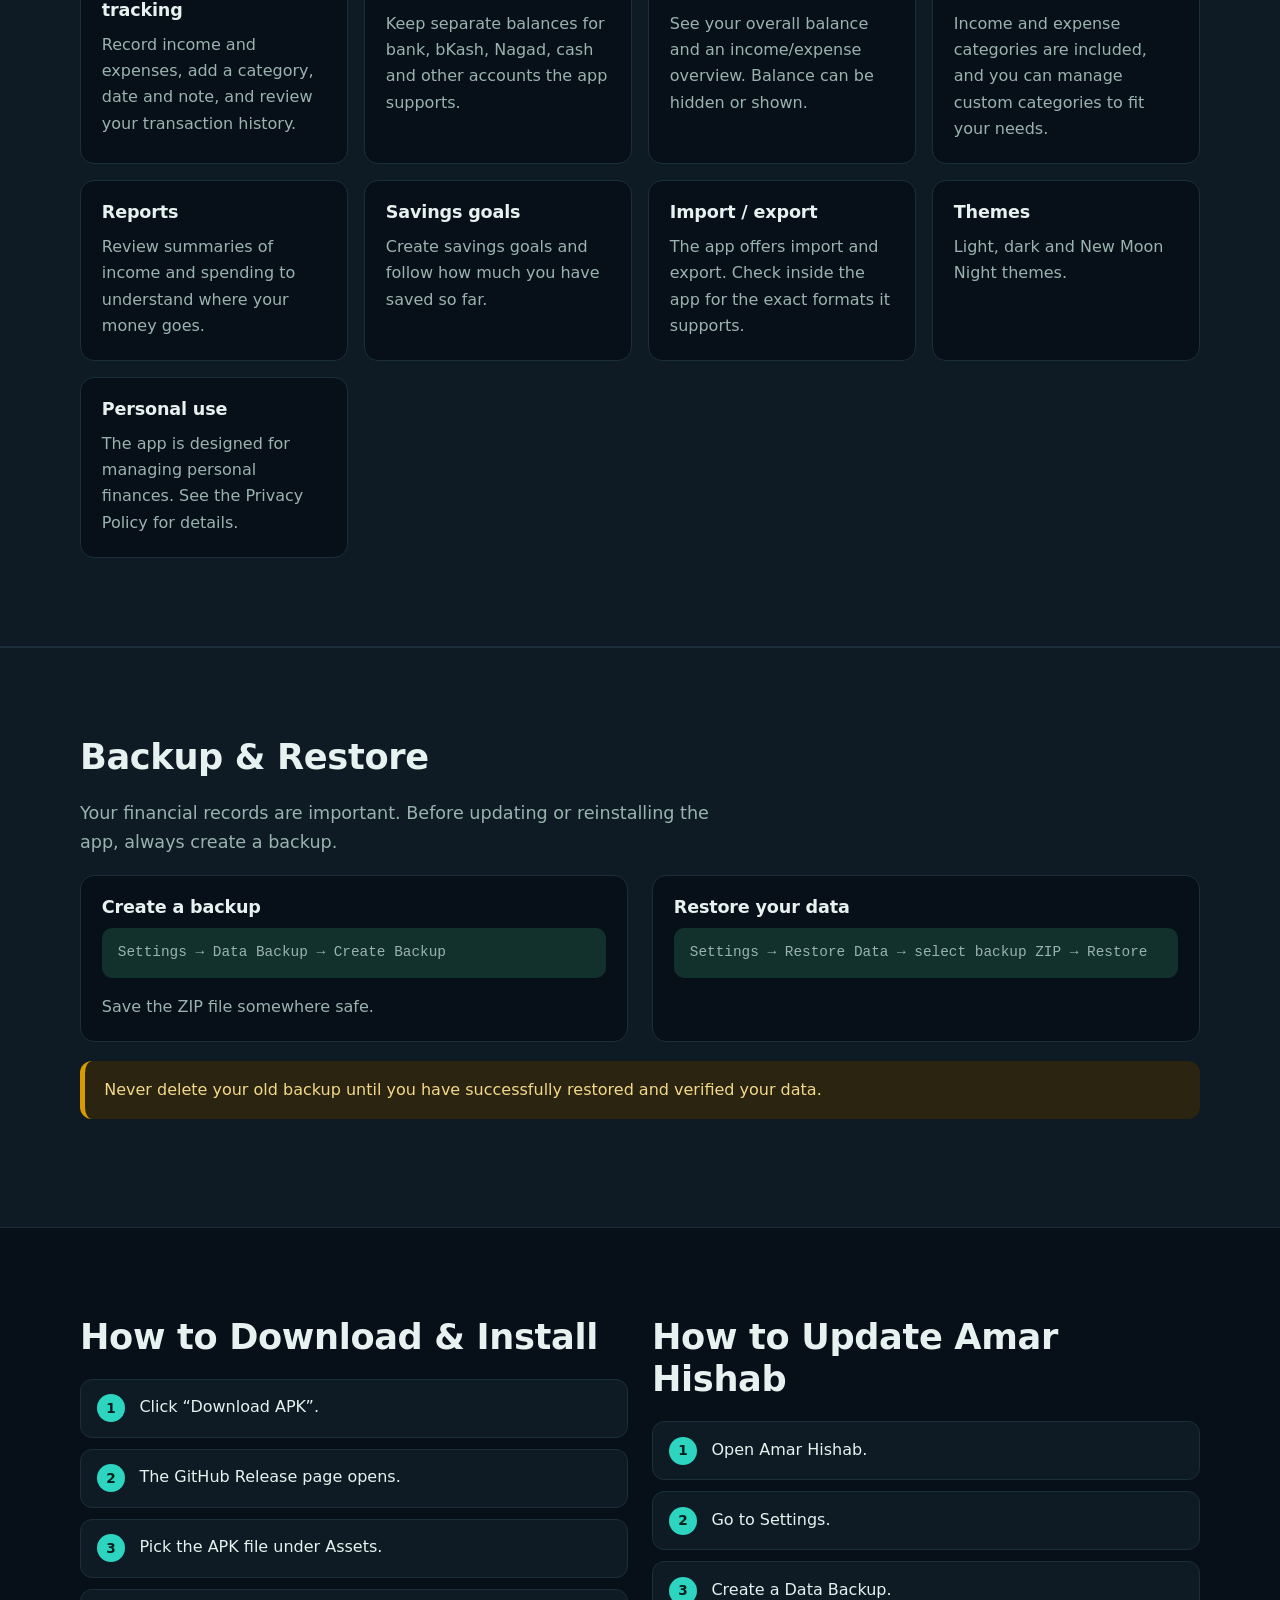
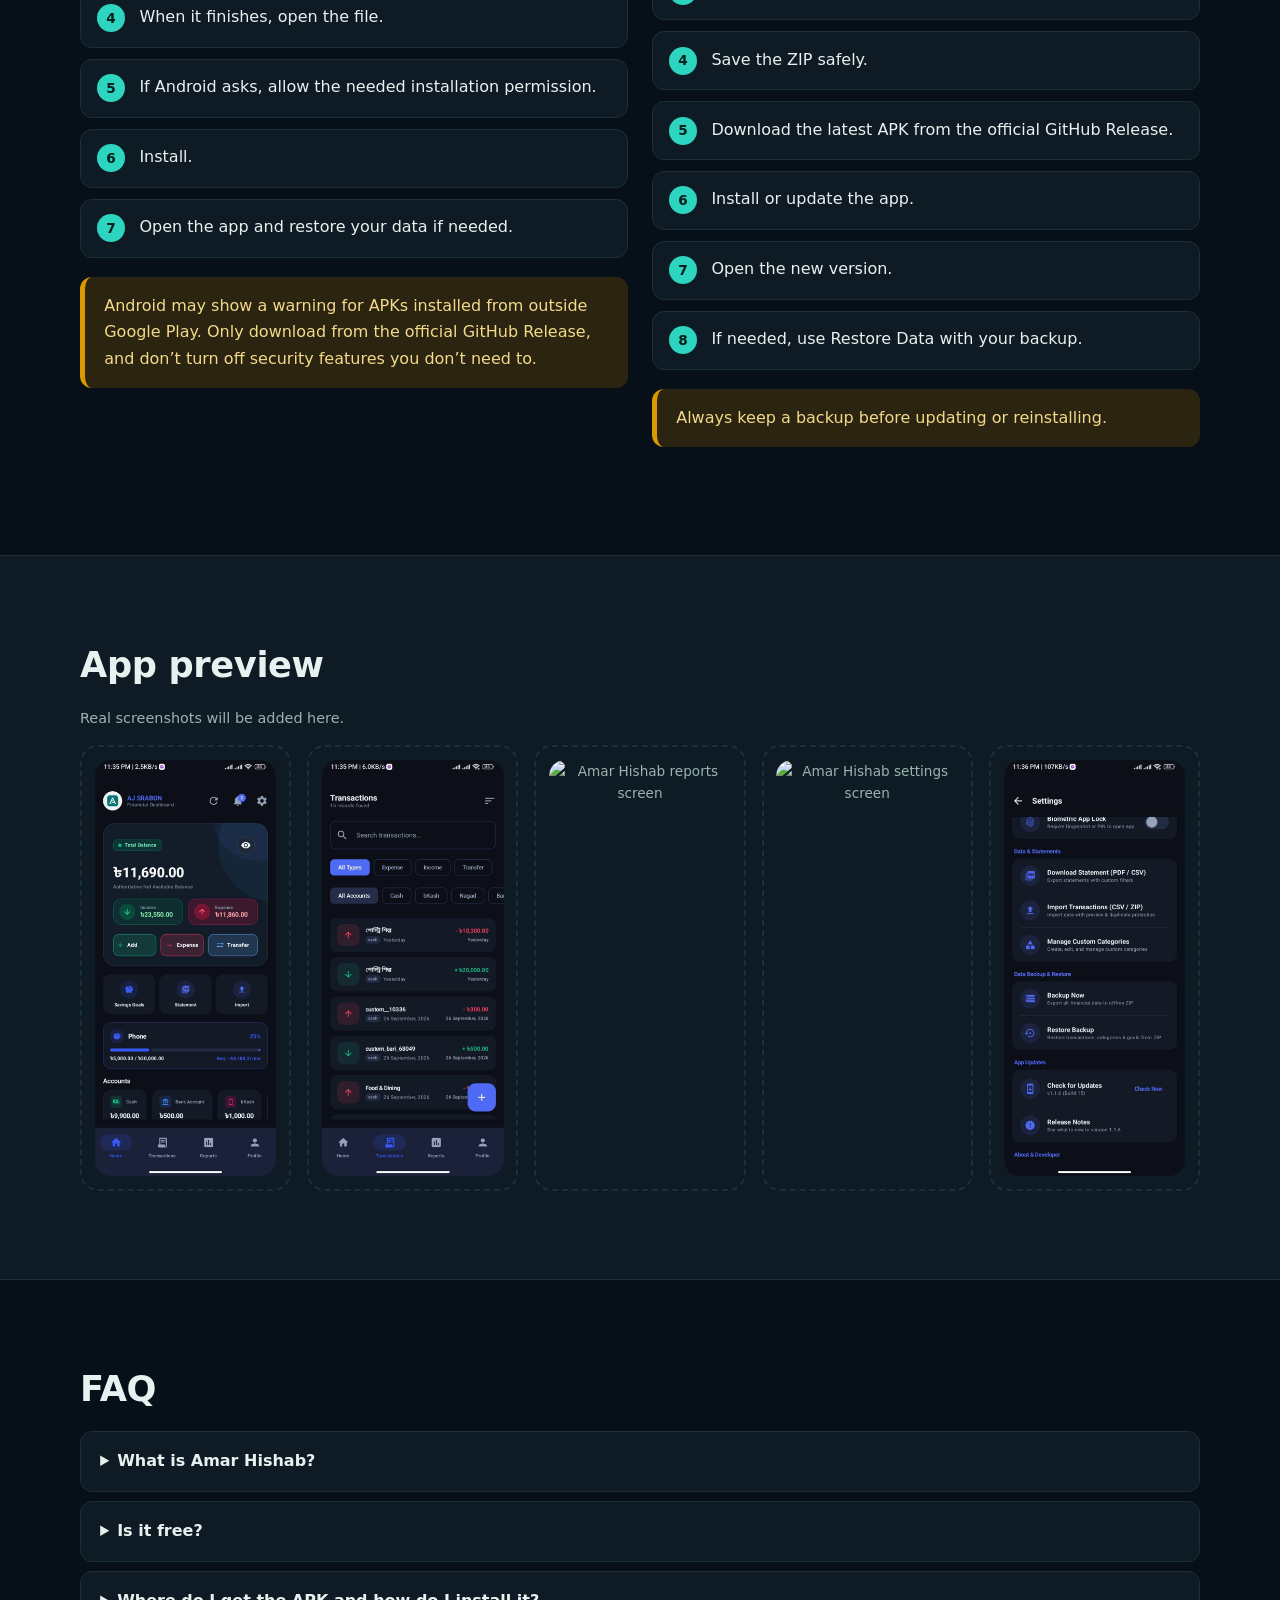
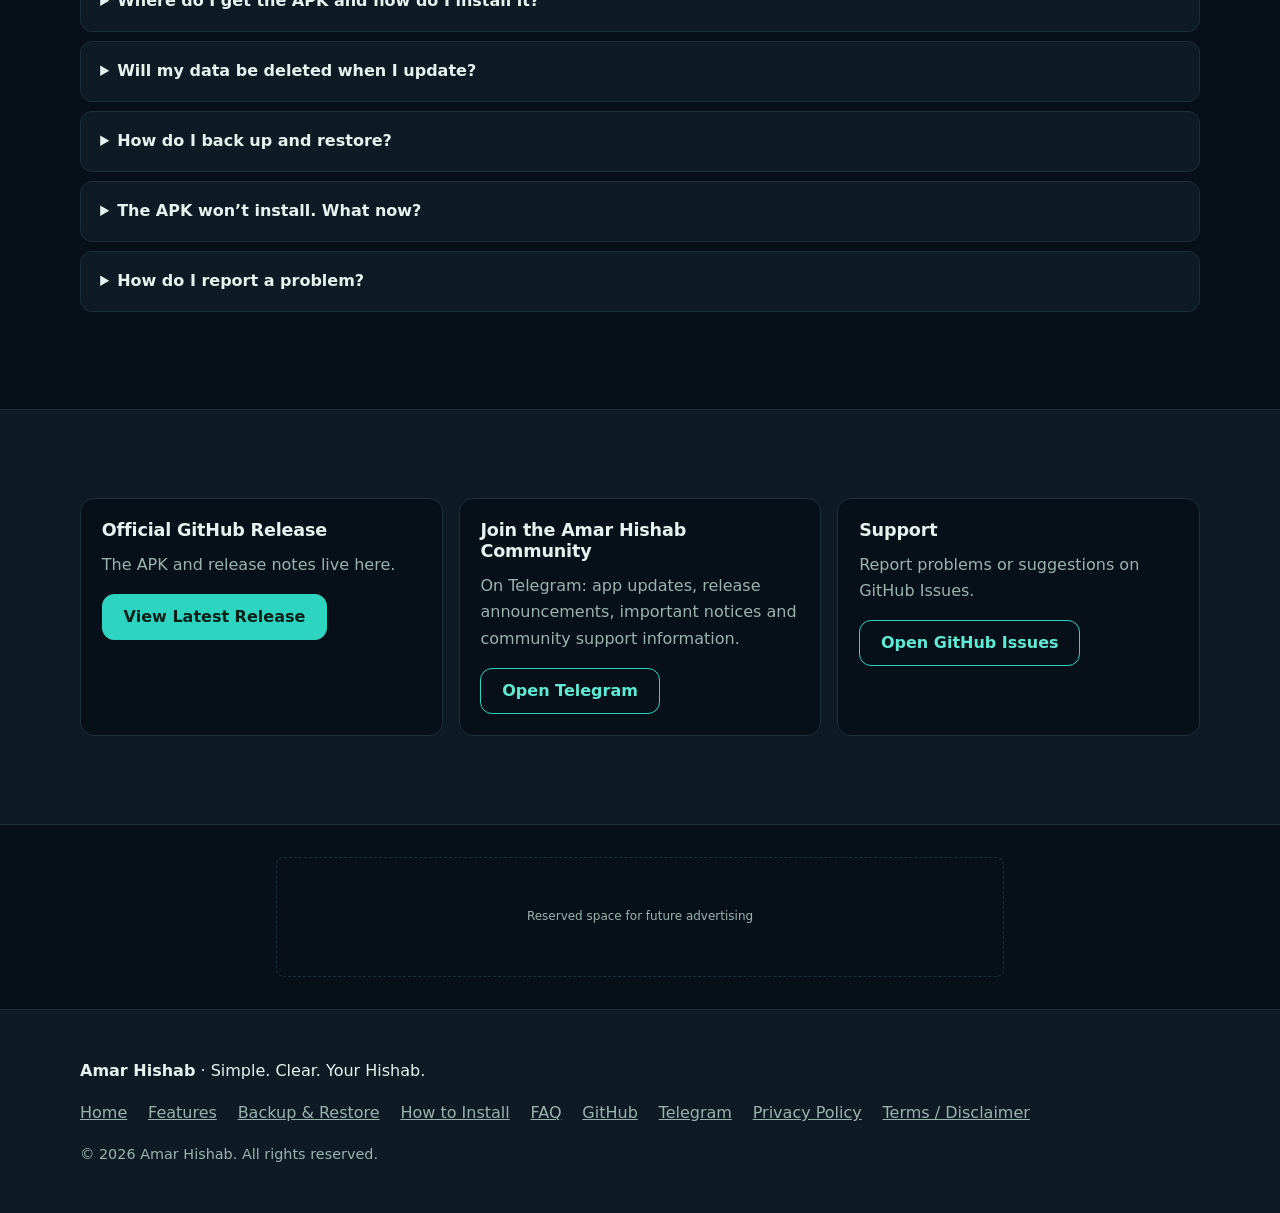
==== commit efefa627: "UI improve for new version" ====
--- a/index.html
+++ b/index.html
@@ -68,7 +68,7 @@
                 <a href="#backup" data-bn="ব্যাকআপ ও রিস্টোর">Backup &amp; Restore</a>
                 <a href="#faq" data-bn="প্রশ্নোত্তর">FAQ</a>
                 <a class="btn p dl" href="https://github.com/ajsrabon99/Amar-Hishab-Android/releases/tag/V1"
-                    target="_blank" rel="noopener noreferrer" data-bn="ডাউনলোড">Download</a>
+                    target="_blank" rel="noopener noreferrer" data-bn="ডাউনলোড">Download Old</a>
             </nav>
             <div class="tools"><button class="ib" id="lang" type="button"
                     aria-label="Change language">বাংলা</button><button class="ib" id="theme" type="button"
@@ -102,7 +102,7 @@
                     <div class="cta">
                         <a class="btn p dl"
                             href="https://github.com/ajsrabon99/Amar-Hishab-Android/releases/download/V1/Amar-Hishab-release.apk"
-                            target="_blank" rel="noopener noreferrer" data-bn="APK ডাউনলোড করুন">Download APK</a>
+                            target="_blank" rel="noopener noreferrer" data-bn="পুরনো APK ডাউনলোড করুন">Download OLD APK</a>
                         <a class="btn s disabled-btn" href="#" onclick="return false;" aria-disabled="true"
                             data-bn="নতুন ভার্সন শীঘ্রই আসছে">New Version Coming Soon</a>
                         <a class="btn s" href="#features" data-bn="অ্যাপ সম্পর্কে জানুন">Learn about the app</a>
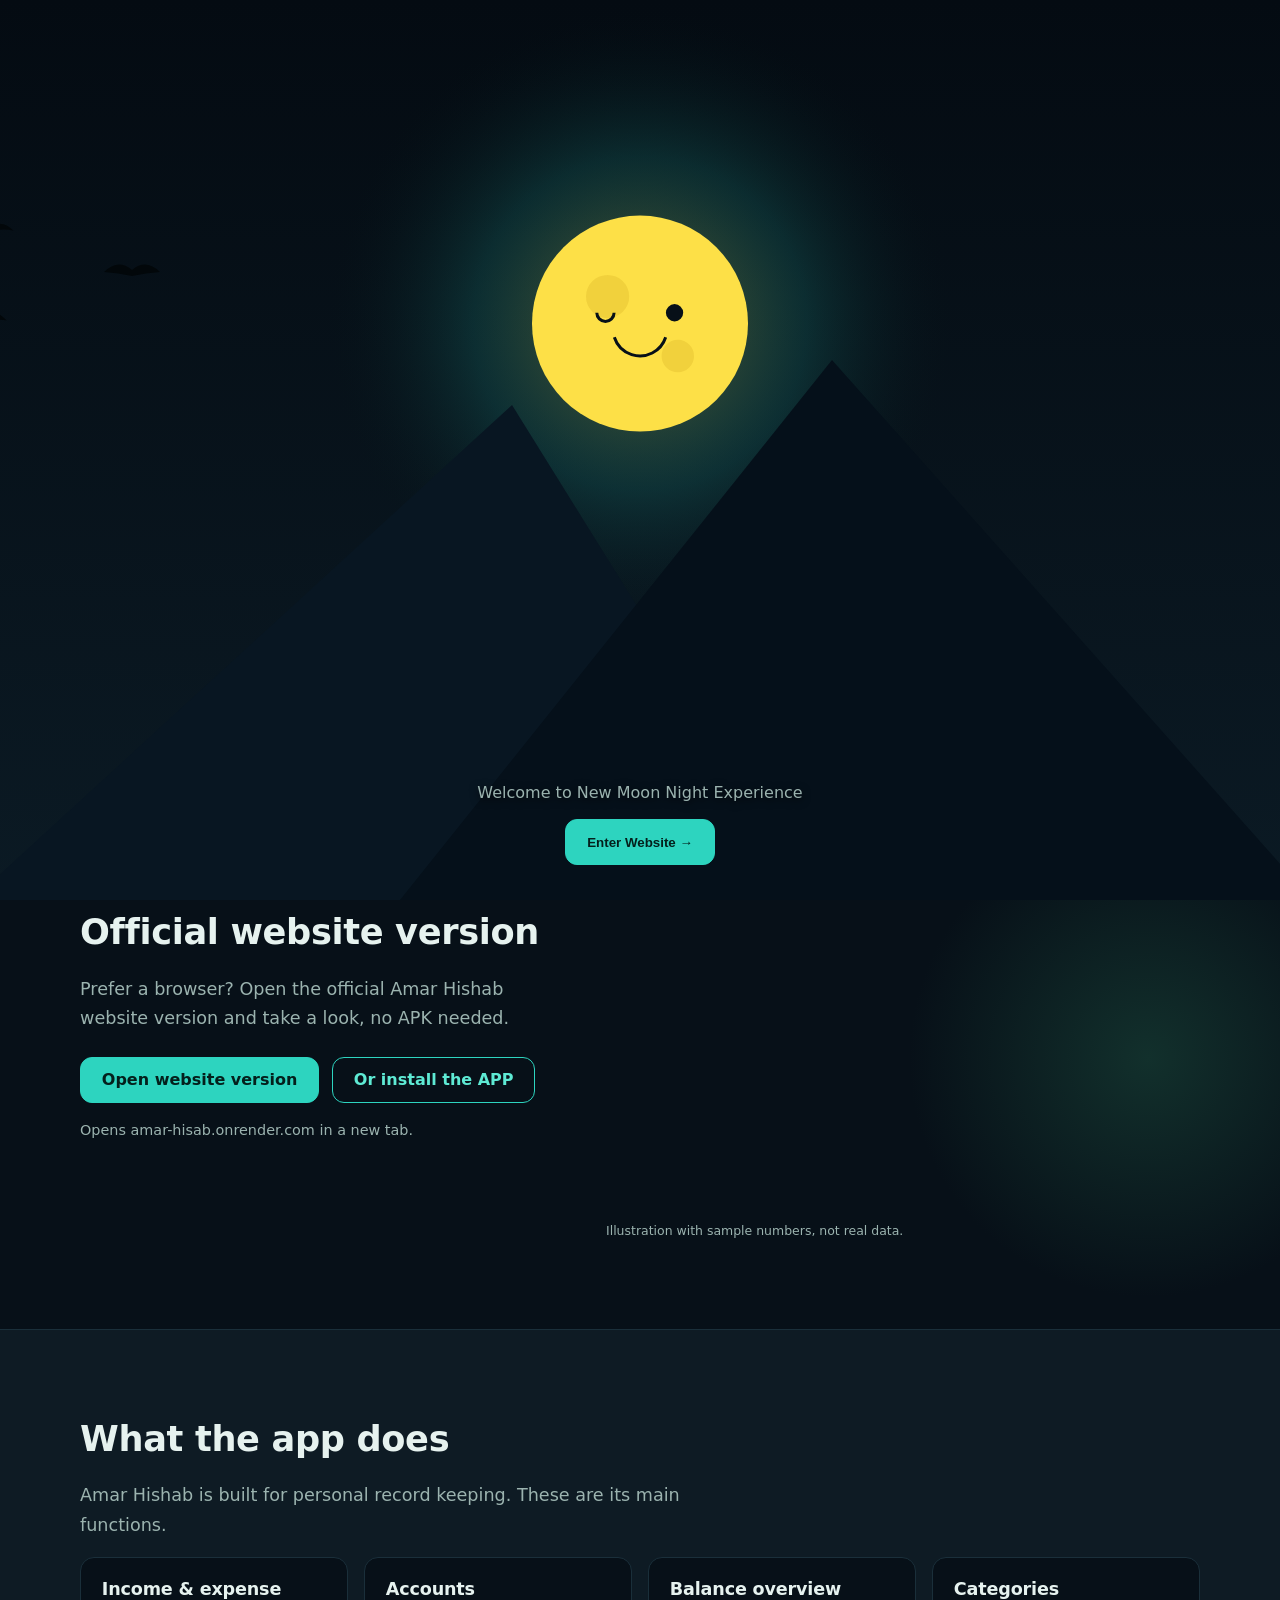
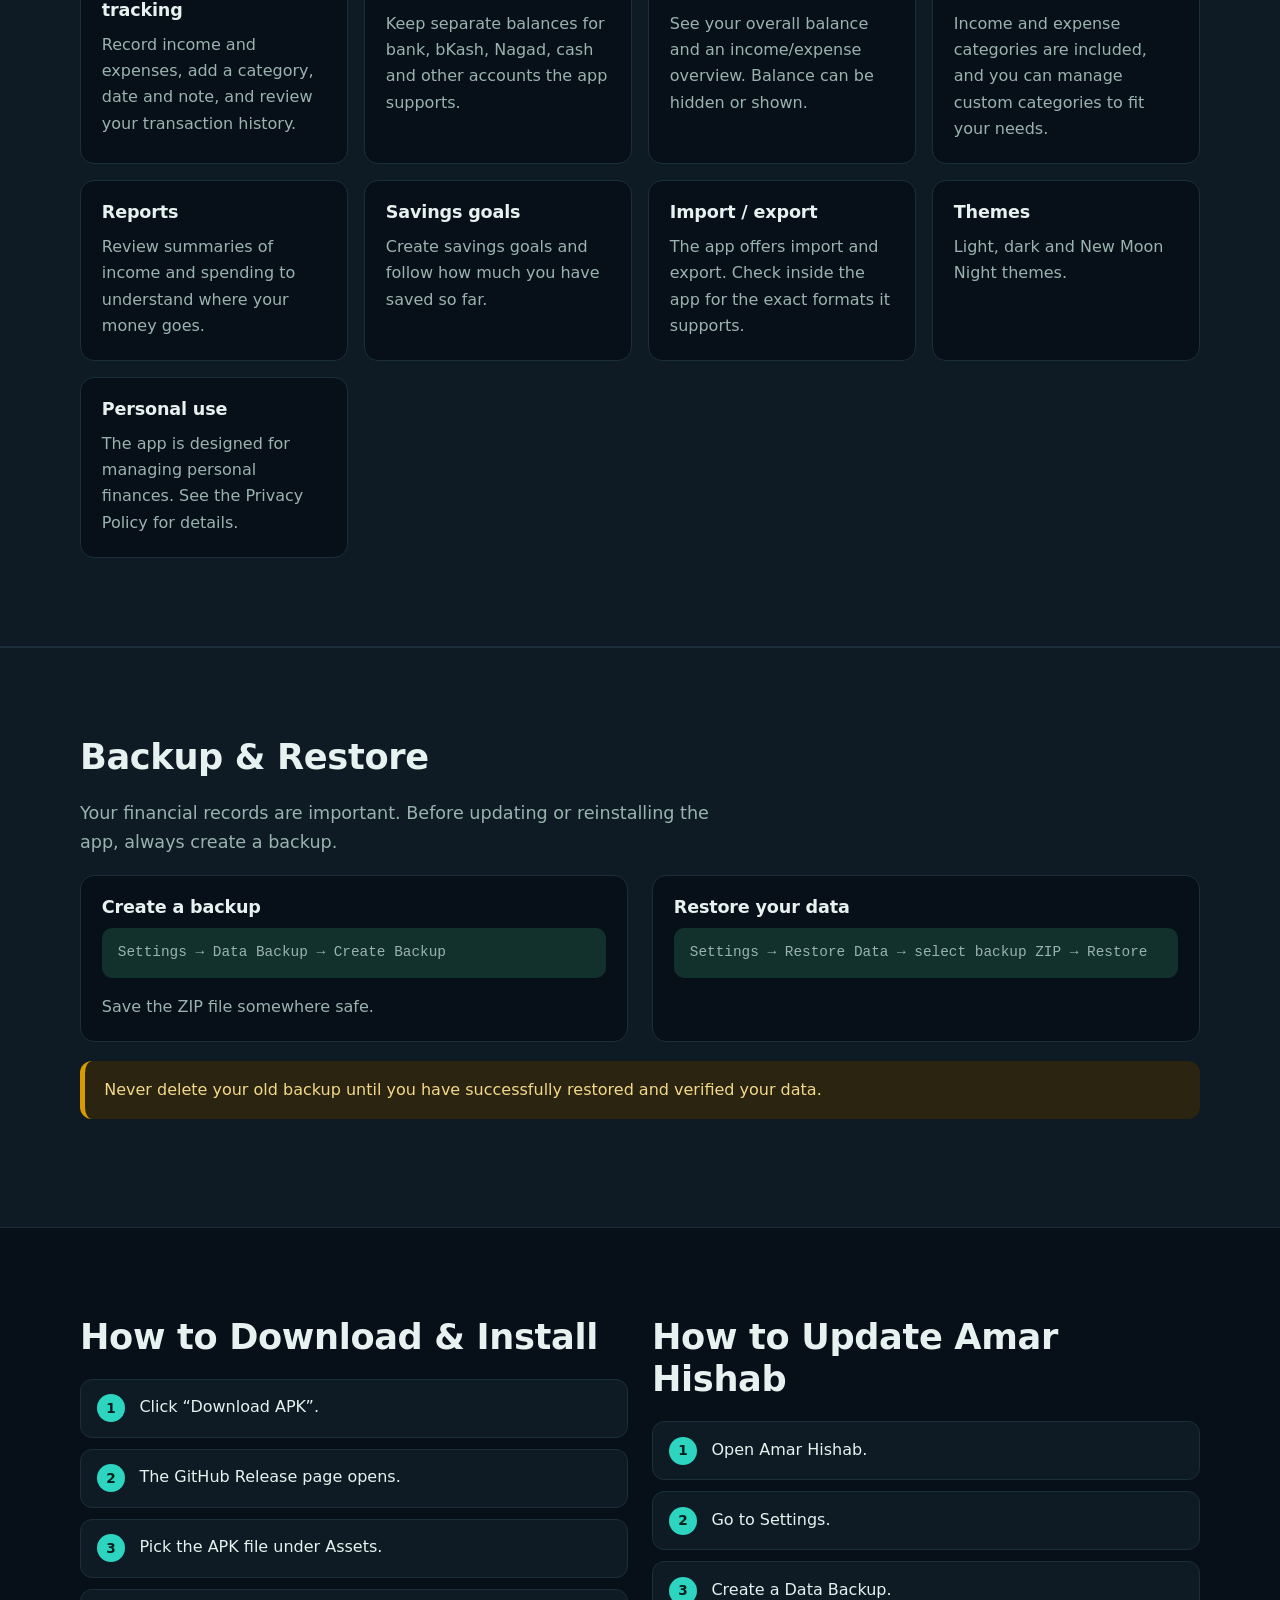
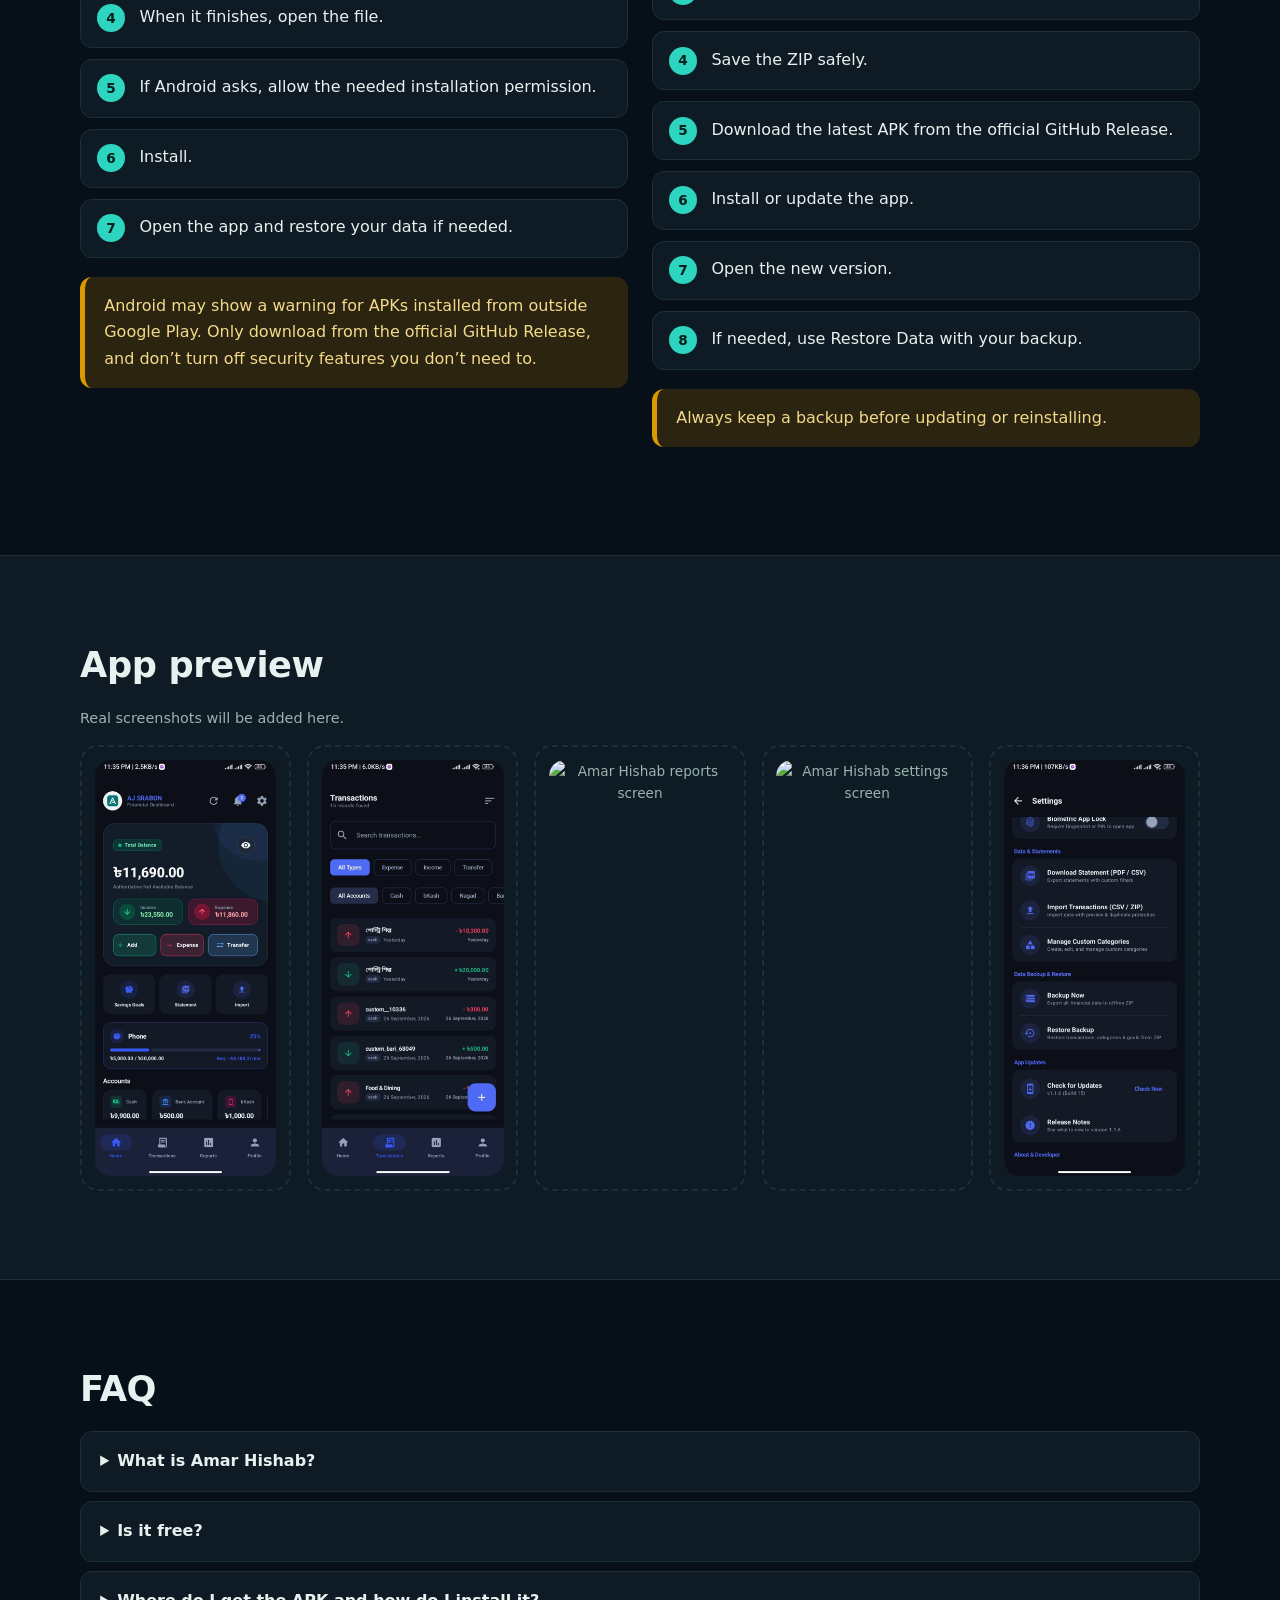
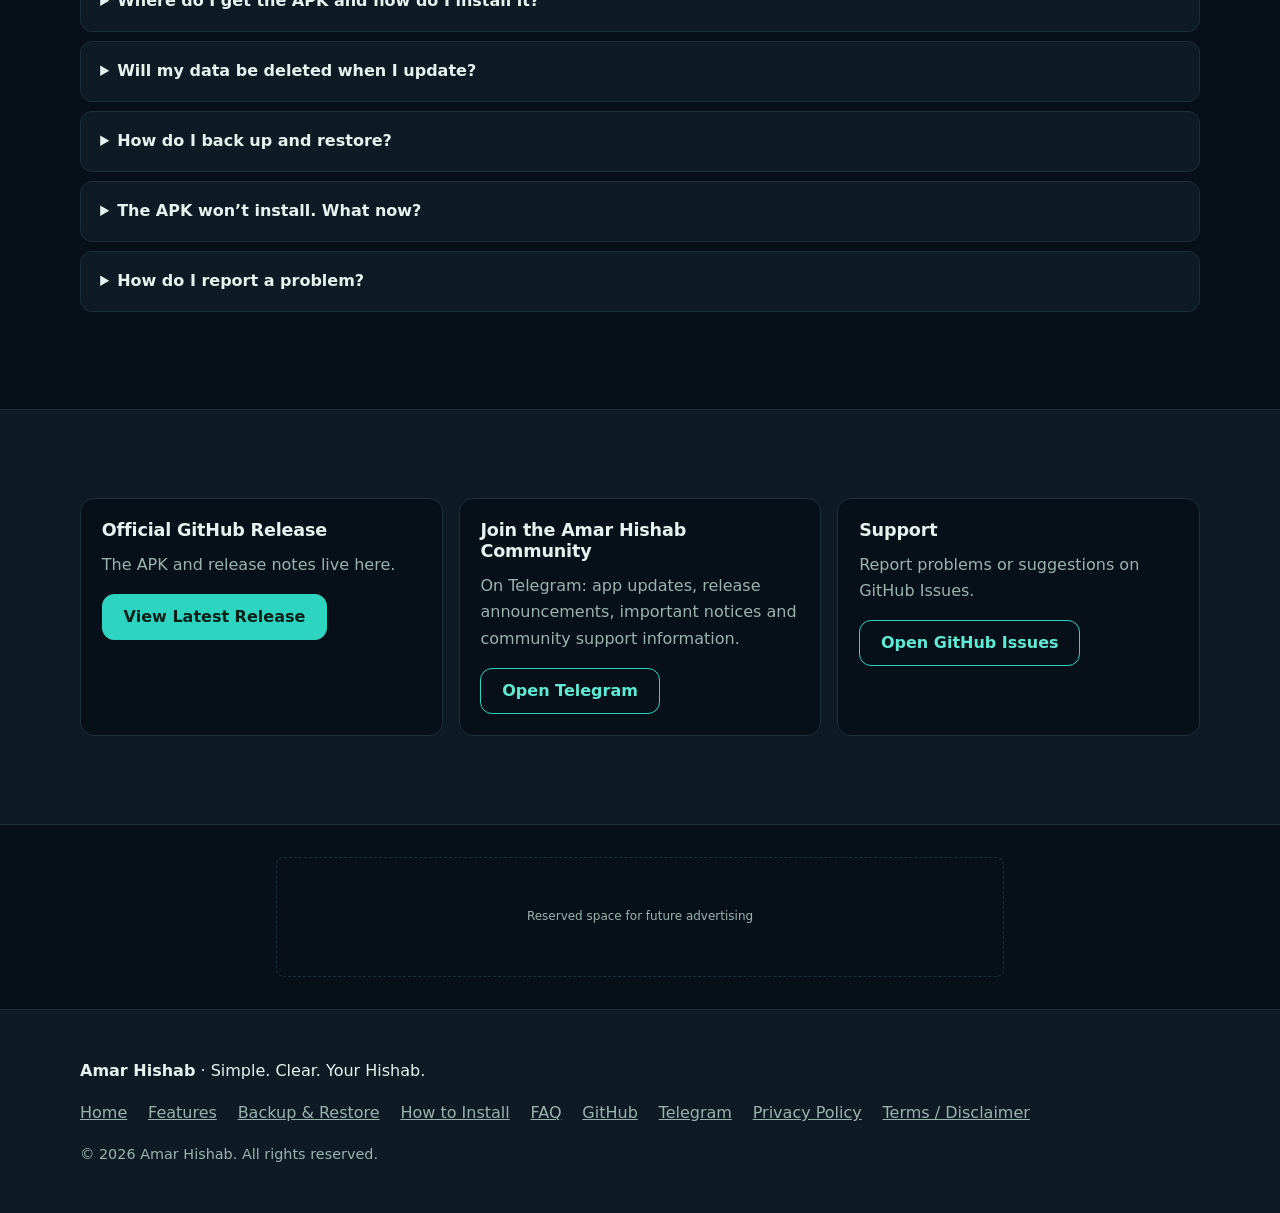
==== commit 5dc6c4f7: "New Version Releases" ====
--- a/index.html
+++ b/index.html
@@ -5,32 +5,62 @@
     <meta charset="utf-8">
     <meta name="viewport" content="width=device-width,initial-scale=1">
     <title>Amar Hishab — Personal Finance Tracker for Android</title>
-    <meta name="description"
-        content="Amar Hishab helps you track income, expenses, balances, savings goals and personal financial records with simple backup and restore tools.">
+    <meta name="description" content="Amar Hishab helps you track income, expenses, balances, savings goals and personal financial records with simple backup and restore tools.">
     <meta name="robots" content="index,follow">
     <link rel="canonical" href="https://amarhish.netlify.app/">
     <link rel="icon" href="assets/logo/logo.jpeg" type="image/jpeg">
     <meta name="theme-color" content="#071018">
     <meta property="og:type" content="website">
     <meta property="og:title" content="Amar Hishab — Personal Finance Tracker for Android">
-    <meta property="og:description"
-        content="Track income, expenses, balances and savings goals with simple backup and restore.">
+    <meta property="og:description" content="Track income, expenses, balances and savings goals with simple backup and restore.">
     <meta property="og:url" content="https://amarhish.netlify.app/">
     <meta property="og:image" content="https://amarhish.netlify.app/assets/logo/logo.jpeg">
     <meta name="twitter:card" content="summary">
     <meta name="twitter:title" content="Amar Hishab — Personal Finance Tracker for Android">
-    <meta name="twitter:description"
-        content="Track income, expenses, balances and savings goals with simple backup and restore.">
+    <meta name="twitter:description" content="Track income, expenses, balances and savings goals with simple backup and restore.">
     <meta name="google-adsense-account" content="ca-pub-6208705517596475">
     <link rel="stylesheet" href="styles.css">
-    <script>try { var t = localStorage.getItem('theme') || 'dark'; document.documentElement.dataset.theme = t } catch (e) { document.documentElement.dataset.theme = 'dark'; }</script>
-    <script
-        type="application/ld+json">{"@context":"https://schema.org","@graph":[{"@type":"WebSite","name":"Amar Hishab","alternateName":"আমার হিসাব","url":"https://amarhish.netlify.app/"},{"@type":"SoftwareApplication","name":"Amar Hishab","alternateName":"আমার হিসাব","operatingSystem":"Android","applicationCategory":"FinanceApplication","description":"A personal finance tracker for Android for recording income, expenses, balances and savings goals.","downloadUrl":"https://github.com/ajsrabon99/Amar-Hishab-Android/releases/tag/v1.0.2","softwareVersion":"1.0.2"},{"@type":"Organization","name":"Amar Hishab","url":"https://amarhish.netlify.app/","sameAs":["https://github.com/ajsrabon99/Amar-Hishab-Android","https://t.me/amarhishab"]}]}</script>
+    <script>
+        try {
+            var t = localStorage.getItem('theme') || 'dark';
+            document.documentElement.dataset.theme = t
+        } catch (e) {
+            document.documentElement.dataset.theme = 'dark';
+        }
+    </script>
+    <script type="application/ld+json">
+        {
+            "@context": "https://schema.org",
+            "@graph": [{
+                "@type": "WebSite",
+                "name": "Amar Hishab",
+                "alternateName": "আমার হিসাব",
+                "url": "https://amarhish.netlify.app/"
+            }, {
+                "@type": "SoftwareApplication",
+                "name": "Amar Hishab",
+                "alternateName": "আমার হিসাব",
+                "operatingSystem": "Android",
+                "applicationCategory": "FinanceApplication",
+                "description": "A personal finance tracker for Android for recording income, expenses, balances and savings goals.",
+                "downloadUrl": "https://github.com/ajsrabon99/Amar-Hishab-Android/releases/tag/v1.0.2",
+                "softwareVersion": "1.0.2"
+            }, {
+                "@type": "Organization",
+                "name": "Amar Hishab",
+                "url": "https://amarhish.netlify.app/",
+                "sameAs": ["https://github.com/ajsrabon99/Amar-Hishab-Android", "https://t.me/amarhishab"]
+            }]
+        }
+    </script>
     <!-- Google tag (gtag.js) -->
     <script async src="https://www.googletagmanager.com/gtag/js?id=G-EBP0XF7KRL"></script>
     <script>
         window.dataLayer = window.dataLayer || [];
-        function gtag() { dataLayer.push(arguments); }
+
+        function gtag() {
+            dataLayer.push(arguments);
+        }
         gtag('js', new Date());
         gtag('config', 'G-EBP0XF7KRL');
     </script>
@@ -67,18 +97,14 @@
                 <a href="#install" data-bn="কীভাবে কাজ করে">How It Works</a>
                 <a href="#backup" data-bn="ব্যাকআপ ও রিস্টোর">Backup &amp; Restore</a>
                 <a href="#faq" data-bn="প্রশ্নোত্তর">FAQ</a>
-                <a class="btn p dl" href="https://github.com/ajsrabon99/Amar-Hishab-Android/releases/tag/V1"
-                    target="_blank" rel="noopener noreferrer" data-bn="ডাউনলোড">Download Old</a>
+                <a class="btn p dl" href="https://www.mediafire.com/file/6fv2vrrgmp3ngxt/Amar_Hishab_V2.apk/file" target="_blank" rel="noopener noreferrer" data-bn="নতুন অ্যাপ ডাউনলোড">Download New Version</a>
             </nav>
-            <div class="tools"><button class="ib" id="lang" type="button"
-                    aria-label="Change language">বাংলা</button><button class="ib" id="theme" type="button"
-                    aria-label="Toggle theme">☾</button><button class="ib" id="menu" type="button" aria-expanded="false"
-                    aria-controls="nav" aria-label="Menu">☰</button></div>
+            <div class="tools"><button class="ib" id="lang" type="button" aria-label="Change language">বাংলা</button><button class="ib" id="theme" type="button" aria-label="Toggle theme">☾</button><button class="ib" id="menu" type="button" aria-expanded="false" aria-controls="nav"
+                    aria-label="Menu">☰</button></div>
         </div>
     </header>
 
-    <script async="async" data-cfasync="false"
-        src="https://www.highrevenueformat.com/0d6b1a17e2c2fc72b04ea0e27f242862/invoke.js"></script>
+    <script async="async" data-cfasync="false" src="https://www.highrevenueformat.com/0d6b1a17e2c2fc72b04ea0e27f242862/invoke.js"></script>
     <div id="container-ddbd5e1232d75984faeac2c126d8865e"></div>
 
     <main id="main"><span id="top"></span>
@@ -95,25 +121,18 @@
                     </div>
 
                     <h1 data-bn="আপনার টাকার হিসাব, এখন আরও সহজ">Manage your money with clarity.</h1>
-                    <p class="lead"
-                        data-bn="Amar Hishab (আমার হিসাব) আপনার আয়, ব্যয়, ব্যালেন্স ও দৈনন্দিন আর্থিক হিসাব এক অ্যাপে সহজভাবে গুছিয়ে রাখতে সাহায্য করে।">
-                        Amar Hishab helps you organize income, expenses, balances and everyday financial records in one
-                        simple app.</p>
+                    <p class="lead" data-bn="Amar Hishab (আমার হিসাব) আপনার আয়, ব্যয়, ব্যালেন্স ও দৈনন্দিন আর্থিক হিসাব এক অ্যাপে সহজভাবে গুছিয়ে রাখতে সাহায্য করে।">
+                        Amar Hishab helps you organize income, expenses, balances and everyday financial records in one simple app.</p>
                     <div class="cta">
-                        <a class="btn p dl"
-                            href="https://github.com/ajsrabon99/Amar-Hishab-Android/releases/download/V1/Amar-Hishab-release.apk"
-                            target="_blank" rel="noopener noreferrer" data-bn="পুরনো APK ডাউনলোড করুন">Download OLD APK</a>
-                        <a class="btn s disabled-btn" href="#" onclick="return false;" aria-disabled="true"
-                            data-bn="নতুন ভার্সন শীঘ্রই আসছে">New Version Coming Soon</a>
+                        <a class="btn p dl" href="https://github.com/ajsrabon99/Amar-Hishab-Android/releases/download/V1/Amar-Hishab-release.apk" target="_blank" rel="noopener noreferrer" data-bn="পুরনো ভার্সন ডাউনলোড করুন">Download OLD Version</a>
+                        <a class="btn p dl" href="https://www.mediafire.com/file/6fv2vrrgmp3ngxt/Amar_Hishab_V2.apk/file" target="_blank" rel="noopener noreferrer" data-bn="নতুন ভার্সন ডাউনলোড করুন">Download New Version</a>
                         <a class="btn s" href="#features" data-bn="অ্যাপ সম্পর্কে জানুন">Learn about the app</a>
                     </div>
-                    <p class="note"
-                        data-bn="Android অ্যাপ। ডাউনলোড অফিসিয়াল GitHub Release পেজ থেকে হয়। Google Play-তে উপলব্ধ নয়।">
-                        Android app. Downloads come from the official GitHub Release page. Not on Google Play.</p>
-                </div>
-
-                <div class="ledger moon-ledger-card" role="img"
-                    aria-label="Amar Hishab balance and transaction card with New Moon Night theme background">
+                    <p class="note" data-bn="Android অ্যাপ। ডাউনলোড অফিসিয়াল Mediafire/GitHub Release পেজ থেকে হয়। Google Play-তে উপলব্ধ নয়।">
+                        Android app. Downloads come from the official Mediafire/GitHub Release page. Not on Google Play.</p>
+                </div>
+
+                <div class="ledger moon-ledger-card" role="img" aria-label="Amar Hishab balance and transaction card with New Moon Night theme background">
                     <div class="moon-bg-overlay"></div>
                     <div class="ledger-content">
                         <div class="top"><img src="assets/logo/logo.jpeg" alt="" width="40" height="40"><strong>AMAR
@@ -124,8 +143,7 @@
                         <div class="row"><span data-bn="বাজার">Groceries</span><span class="out">− ৳ 2,400</span></div>
                         <div class="row"><span data-bn="মোবাইল রিচার্জ">Mobile recharge</span><span class="out">− ৳
                                 300</span></div>
-                        <p class="sample" data-bn="নমুনা চিত্র, প্রকৃত ডেটা নয়।" style="color:#9bb3af;">Illustration
-                            with sample numbers, not real data.</p>
+                        <p class="sample" data-bn="নমুনা চিত্র, প্রকৃত ডেটা নয়।" style="color:#9bb3af;">Illustration with sample numbers, not real data.</p>
                     </div>
                 </div>
             </div>
@@ -155,10 +173,8 @@
                     </div>
 
                     <div class="wn-modal-body">
-                        <p class="wn-intro"
-                            data-bn="আমাদের আসন্ন নতুন সংস্করণে থাকছে দুর্দান্ত সব ফিচার এবং ইমপ্রুভমেন্ট যা আপনার হিসাব অভিজ্ঞতাকে করবে আরও জাদুকরী!">
-                            Explore the exciting highlights and features coming in our next major release with immersive
-                            Moon Night experience!
+                        <p class="wn-intro" data-bn="আমাদের আসন্ন নতুন সংস্করণে থাকছে দুর্দান্ত সব ফিচার এবং ইমপ্রুভমেন্ট যা আপনার হিসাব অভিজ্ঞতাকে করবে আরও জাদুকরী!">
+                            Explore the exciting highlights and features coming in our next major release with immersive Moon Night experience!
                         </p>
 
                         <div class="wn-grid-sections">
@@ -232,32 +248,24 @@
             <div class="wrap web-grid">
                 <div>
                     <h2 data-bn="অফিসিয়াল ওয়েবসাইট ভার্সন">Official website version</h2>
-                    <p class="lead"
-                        data-bn="APK ছাড়াও Amar Hishab-এর অফিসিয়াল ওয়েবসাইট ভার্সন ব্রাউজারে খুলে দেখতে পারেন।">
+                    <p class="lead" data-bn="APK ছাড়াও Amar Hishab-এর অফিসিয়াল ওয়েবসাইট ভার্সন ব্রাউজারে খুলে দেখতে পারেন।">
                         Prefer a browser? Open the official Amar Hishab website version and take a look, no APK needed.
                     </p>
                     <div class="cta">
-                        <a class="btn p" href="https://amar-hisab.onrender.com/" target="_blank"
-                            rel="noopener noreferrer" data-bn="ওয়েবসাইট ভার্সন খুলুন">Open website version</a>
-                        <a class="btn s" href="#install" data-bn="অথবা APK ইনস্টল করুন">Or install the APK</a>
-                    </div>
-                    <p class="note" data-bn="নতুন ট্যাবে amar-hisab.onrender.com খুলবে।">Opens amar-hisab.onrender.com
-                        in a new tab.</p>
+                        <a class="btn p" href="https://amar-hisab.onrender.com/" target="_blank" rel="noopener noreferrer" data-bn="ওয়েবসাইট ভার্সন খুলুন">Open website version</a>
+                        <a class="btn s" href="#install" data-bn="অথবা APP ইনস্টল করুন">Or install the APP</a>
+                    </div>
+                    <p class="note" data-bn="নতুন ট্যাবে amar-hisab.onrender.com খুলবে।">Opens amar-hisab.onrender.com in a new tab.</p>
                 </div>
                 <div class="web-preview" id="webpreview">
-                    <div class="browser" role="img"
-                        aria-label="Illustrative preview of the Amar Hishab website version showing a balance, a weekly chart and recent transactions">
+                    <div class="browser" role="img" aria-label="Illustrative preview of the Amar Hishab website version showing a balance, a weekly chart and recent transactions">
                         <div class="bchrome"><i></i><i></i><i></i><span class="url">amar-hisab.onrender.com</span>
                         </div>
                         <div class="bbody">
                             <div class="bside"><b></b><b></b><b></b><b></b></div>
                             <div class="bmain">
-                                <div class="bhead"><small data-bn="মোট ব্যালেন্স">Total balance</small><strong
-                                        class="count" data-to="24500">৳ 24,500</strong></div>
-                                <div class="bars" aria-hidden="true"><span style="--h:45%"></span><span
-                                        style="--h:70%"></span><span style="--h:35%"></span><span
-                                        style="--h:85%"></span><span style="--h:55%"></span><span
-                                        style="--h:65%"></span><span style="--h:40%"></span></div>
+                                <div class="bhead"><small data-bn="মোট ব্যালেন্স">Total balance</small><strong class="count" data-to="24500">৳ 24,500</strong></div>
+                                <div class="bars" aria-hidden="true"><span style="--h:45%"></span><span style="--h:70%"></span><span style="--h:35%"></span><span style="--h:85%"></span><span style="--h:55%"></span><span style="--h:65%"></span><span style="--h:40%"></span></div>
                                 <div class="brows">
                                     <div><span data-bn="বেতন">Salary</span><em class="in">+ ৳ 30,000</em></div>
                                     <div><span data-bn="বাজার">Groceries</span><em class="out">− ৳ 2,400</em></div>
@@ -267,8 +275,8 @@
                             </div>
                         </div>
                     </div>
-                    <p class="sample" data-bn="নমুনা চিত্র, প্রকৃত ডেটা নয়।">Illustration with sample numbers, not real
-                        data.</p>
+                    <p class="sample" data-bn="নমুনা চিত্র, প্রকৃত ডেটা নয়।">Illustration with sample numbers, not real data.
+                    </p>
                 </div>
             </div>
         </section>
@@ -285,15 +293,13 @@
         <section id="features" class="alt">
             <div class="wrap">
                 <h2 data-bn="অ্যাপে যা আছে">What the app does</h2>
-                <p class="lead"
-                    data-bn="Amar Hishab ব্যক্তিগত আর্থিক হিসাব রাখার জন্য তৈরি। নিচে মূল কাজগুলো দেওয়া হলো।">Amar
-                    Hishab is built for personal record keeping. These are its main functions.</p>
+                <p class="lead" data-bn="Amar Hishab ব্যক্তিগত আর্থিক হিসাব রাখার জন্য তৈরি। নিচে মূল কাজগুলো দেওয়া হলো।">Amar Hishab is built for personal record keeping. These are its main functions.</p>
                 <div class="grid">
                     <article class="card rv">
                         <h3 data-bn="আয় ও ব্যয়ের হিসাব">Income &amp; expense tracking</h3>
                         <p data-bn="আয় ও খরচ লিখে রাখুন, ক্যাটেগরি, তারিখ ও নোট যোগ করুন এবং লেনদেনের ইতিহাস দেখুন।">
-                            Record income and expenses, add a category, date and note, and review your transaction
-                            history.</p>
+                            Record income and expenses, add a category, date and note, and review your transaction history.
+                        </p>
                     </article>
                     <article class="card rv">
                         <h3 data-bn="অ্যাকাউন্ট ব্যবস্থাপনা">Accounts</h3>
@@ -307,25 +313,21 @@
                     </article>
                     <article class="card rv">
                         <h3 data-bn="ক্যাটেগরি">Categories</h3>
-                        <p
-                            data-bn="আয় ও ব্যয়ের জন্য ক্যাটেগরি আছে, আর নিজের প্রয়োজনমতো কাস্টম ক্যাটেগরি বানানো যায়।">
-                            Income and expense categories are included, and you can manage custom categories to fit your
-                            needs.</p>
+                        <p data-bn="আয় ও ব্যয়ের জন্য ক্যাটেগরি আছে, আর নিজের প্রয়োজনমতো কাস্টম ক্যাটেগরি বানানো যায়।">
+                            Income and expense categories are included, and you can manage custom categories to fit your needs.
+                        </p>
                     </article>
                     <article class="card rv">
                         <h3 data-bn="রিপোর্ট">Reports</h3>
-                        <p data-bn="আয় ও ব্যয়ের সারসংক্ষেপ দেখে বুঝুন টাকা কোথায় যাচ্ছে।">Review summaries of income
-                            and spending to understand where your money goes.</p>
+                        <p data-bn="আয় ও ব্যয়ের সারসংক্ষেপ দেখে বুঝুন টাকা কোথায় যাচ্ছে।">Review summaries of income and spending to understand where your money goes.</p>
                     </article>
                     <article class="card rv">
                         <h3 data-bn="সঞ্চয়ের লক্ষ্য">Savings goals</h3>
-                        <p data-bn="সঞ্চয়ের লক্ষ্য তৈরি করুন এবং জমানো অর্থ ও অগ্রগতি দেখুন।">Create savings goals and
-                            follow how much you have saved so far.</p>
+                        <p data-bn="সঞ্চয়ের লক্ষ্য তৈরি করুন এবং জমানো অর্থ ও অগ্রগতি দেখুন।">Create savings goals and follow how much you have saved so far.</p>
                     </article>
                     <article class="card rv">
                         <h3 data-bn="ইমপোর্ট / এক্সপোর্ট">Import / export</h3>
-                        <p
-                            data-bn="অ্যাপে ইমপোর্ট ও এক্সপোর্ট সুবিধা আছে। কোন ফরম্যাট সমর্থিত তা অ্যাপের ভেতরে দেখে নিন।">
+                        <p data-bn="অ্যাপে ইমপোর্ট ও এক্সপোর্ট সুবিধা আছে। কোন ফরম্যাট সমর্থিত তা অ্যাপের ভেতরে দেখে নিন।">
                             The app offers import and export. Check inside the app for the exact formats it supports.
                         </p>
                     </article>
@@ -335,8 +337,7 @@
                     </article>
                     <article class="card rv">
                         <h3 data-bn="ব্যক্তিগত ব্যবহার">Personal use</h3>
-                        <p
-                            data-bn="অ্যাপটি ব্যক্তিগত আর্থিক হিসাব ব্যবস্থাপনার জন্য তৈরি। বিস্তারিত জানতে গোপনীয়তা নীতি দেখুন।">
+                        <p data-bn="অ্যাপটি ব্যক্তিগত আর্থিক হিসাব ব্যবস্থাপনার জন্য তৈরি। বিস্তারিত জানতে গোপনীয়তা নীতি দেখুন।">
                             The app is designed for managing personal finances. See the Privacy Policy for details.</p>
                     </article>
                 </div>
@@ -346,25 +347,21 @@
         <section id="backup" class="alt">
             <div class="wrap">
                 <h2 data-bn="ব্যাকআপ ও রিস্টোর">Backup &amp; Restore</h2>
-                <p class="lead"
-                    data-bn="আপনার আর্থিক রেকর্ড গুরুত্বপূর্ণ। অ্যাপ আপডেট বা পুনরায় ইনস্টল করার আগে আপনার ডেটার Backup নেওয়া অত্যন্ত গুরুত্বপূর্ণ।">
-                    Your financial records are important. Before updating or reinstalling the app, always create a
-                    backup.</p>
+                <p class="lead" data-bn="আপনার আর্থিক রেকর্ড গুরুত্বপূর্ণ। অ্যাপ আপডেট বা পুনরায় ইনস্টল করার আগে আপনার ডেটার Backup নেওয়া অত্যন্ত গুরুত্বপূর্ণ।">
+                    Your financial records are important. Before updating or reinstalling the app, always create a backup.
+                </p>
                 <div class="two">
                     <div class="card">
                         <h3 data-bn="ব্যাকআপ নিন">Create a backup</h3>
                         <p class="path">Settings → Data Backup → Create Backup</p>
-                        <p style="margin-top:1rem" data-bn="তৈরি হওয়া ZIP ফাইলটি নিরাপদ জায়গায় সংরক্ষণ করুন।">Save
-                            the ZIP file somewhere safe.</p>
+                        <p style="margin-top:1rem" data-bn="তৈরি হওয়া ZIP ফাইলটি নিরাপদ জায়গায় সংরক্ষণ করুন।">Save the ZIP file somewhere safe.</p>
                     </div>
                     <div class="card">
                         <h3 data-bn="রিস্টোর করুন">Restore your data</h3>
                         <p class="path">Settings → Restore Data → select backup ZIP → Restore</p>
                     </div>
                 </div>
-                <div class="warn" role="note"
-                    data-bn="ডেটা সফলভাবে রিস্টোর করে যাচাই না করা পর্যন্ত পুরোনো ব্যাকআপ কখনও মুছবেন না।">Never delete
-                    your old backup until you have successfully restored and verified your data.</div>
+                <div class="warn" role="note" data-bn="ডেটা সফলভাবে রিস্টোর করে যাচাই না করা পর্যন্ত পুরোনো ব্যাকআপ কখনও মুছবেন না।">Never delete your old backup until you have successfully restored and verified your data.</div>
             </div>
         </section>
 
@@ -377,16 +374,13 @@
                         <li data-bn="GitHub Release পেজ খুলবে।">The GitHub Release page opens.</li>
                         <li data-bn="Assets সেকশন থেকে APK ফাইলটি বেছে নিন।">Pick the APK file under Assets.</li>
                         <li data-bn="ডাউনলোড শেষ হলে ফাইলটি খুলুন।">When it finishes, open the file.</li>
-                        <li data-bn="Android অনুমতি চাইলে প্রয়োজনীয় ইনস্টলেশন অনুমতি দিন।">If Android asks, allow the
-                            needed installation permission.</li>
+                        <li data-bn="Android অনুমতি চাইলে প্রয়োজনীয় ইনস্টলেশন অনুমতি দিন।">If Android asks, allow the needed installation permission.</li>
                         <li data-bn="Install করুন।">Install.</li>
-                        <li data-bn="অ্যাপ খুলে প্রয়োজনে Data Restore করুন।">Open the app and restore your data if
-                            needed.</li>
+                        <li data-bn="অ্যাপ খুলে প্রয়োজনে Data Restore করুন।">Open the app and restore your data if needed.
+                        </li>
                     </ol>
-                    <div class="warn"
-                        data-bn="Google Play-এর বাইরে থেকে APK ইনস্টল করলে Android সতর্কতা দেখাতে পারে। এটা স্বাভাবিক। শুধু অফিসিয়াল GitHub Release থেকে ডাউনলোড করুন এবং নিরাপত্তা সেটিং অপ্রয়োজনে বন্ধ করবেন না।">
-                        Android may show a warning for APKs installed from outside Google Play. Only download from the
-                        official GitHub Release, and don’t turn off security features you don’t need to.</div>
+                    <div class="warn" data-bn="Google Play-এর বাইরে থেকে APK ইনস্টল করলে Android সতর্কতা দেখাতে পারে। এটা স্বাভাবিক। শুধু অফিসিয়াল GitHub Release থেকে ডাউনলোড করুন এবং নিরাপত্তা সেটিং অপ্রয়োজনে বন্ধ করবেন না।">
+                        Android may show a warning for APKs installed from outside Google Play. Only download from the official GitHub Release, and don’t turn off security features you don’t need to.</div>
                 </div>
                 <div>
                     <h2 data-bn="কীভাবে আপডেট করবেন">How to Update Amar Hishab</h2>
@@ -395,15 +389,12 @@
                         <li data-bn="Settings-এ যান।">Go to Settings.</li>
                         <li data-bn="Data Backup তৈরি করুন।">Create a Data Backup.</li>
                         <li data-bn="ZIP ফাইল নিরাপদে রাখুন।">Save the ZIP safely.</li>
-                        <li data-bn="অফিসিয়াল GitHub Release থেকে সর্বশেষ APK ডাউনলোড করুন।">Download the latest APK
-                            from the official GitHub Release.</li>
+                        <li data-bn="অফিসিয়াল GitHub Release থেকে সর্বশেষ APK ডাউনলোড করুন।">Download the latest APK from the official GitHub Release.</li>
                         <li data-bn="অ্যাপ ইনস্টল/আপডেট করুন।">Install or update the app.</li>
                         <li data-bn="নতুন ভার্সন খুলুন।">Open the new version.</li>
-                        <li data-bn="প্রয়োজনে Restore Data দিয়ে আগের ব্যাকআপ ফিরিয়ে আনুন।">If needed, use Restore
-                            Data with your backup.</li>
+                        <li data-bn="প্রয়োজনে Restore Data দিয়ে আগের ব্যাকআপ ফিরিয়ে আনুন।">If needed, use Restore Data with your backup.</li>
                     </ol>
-                    <div class="warn" data-bn="আপডেট বা পুনরায় ইনস্টলের আগে সবসময় ব্যাকআপ রাখুন।">Always keep a backup
-                        before updating or reinstalling.</div>
+                    <div class="warn" data-bn="আপডেট বা পুনরায় ইনস্টলের আগে সবসময় ব্যাকআপ রাখুন।">Always keep a backup before updating or reinstalling.</div>
                 </div>
             </div>
         </section>
@@ -413,20 +404,13 @@
                 <h2 data-bn="অ্যাপ প্রিভিউ">App preview</h2>
                 <p class="note" data-bn="প্রকৃত স্ক্রিনশট শীঘ্রই যোগ হবে।">Real screenshots will be added here.</p>
                 <div class="shots">
-                    <div class="shot" role="img" aria-label="Amar Hishab dashboard screenshot"><img
-                            src="assets/{logo,screenshots,icons}/Dashboard.jpeg"
-                            alt="Amar Hishab personal finance dashboard showing income, expenses, balance, and savings information within the apps interface" />
-                    </div>
-                    <div class="shot" role="img" aria-label="Placeholder: transactions screenshot"> <img
-                            src="assets/{logo,screenshots,icons}/transaction.jpeg"
-                            alt="Amar Hishab transactions screen" /></div>
-                    <div class="shot" role="img" aria-label="Placeholder: reports screenshot"> <img
-                            src="assets/{logo,screenshots,icons}/reports.jpeg" alt="Amar Hishab reports screen" /></div>
-                    <div class="shot" role="img" aria-label="Placeholder: settings screenshot"> <img
-                            src="assets/{logo,screenshots,icons}/settings.jpeg" alt="Amar Hishab settings screen" />
-                    </div>
-                    <div class="shot" role="img" aria-label="Placeholder: backup screenshot"> <img
-                            src="assets/{logo,screenshots,icons}/backup.jpeg" alt="Amar Hishab backup screen" /></div>
+                    <div class="shot" role="img" aria-label="Amar Hishab dashboard screenshot"><img src="assets/{logo,screenshots,icons}/Dashboard.jpeg" alt="Amar Hishab personal finance dashboard showing income, expenses, balance, and savings information within the apps interface" />
+                    </div>
+                    <div class="shot" role="img" aria-label="Placeholder: transactions screenshot"> <img src="assets/{logo,screenshots,icons}/transaction.jpeg" alt="Amar Hishab transactions screen" /></div>
+                    <div class="shot" role="img" aria-label="Placeholder: reports screenshot"> <img src="assets/{logo,screenshots,icons}/reports.jpeg" alt="Amar Hishab reports screen" /></div>
+                    <div class="shot" role="img" aria-label="Placeholder: settings screenshot"> <img src="assets/{logo,screenshots,icons}/settings.jpeg" alt="Amar Hishab settings screen" />
+                    </div>
+                    <div class="shot" role="img" aria-label="Placeholder: backup screenshot"> <img src="assets/{logo,screenshots,icons}/backup.jpeg" alt="Amar Hishab backup screen" /></div>
                 </div>
             </div>
         </section>
@@ -436,41 +420,33 @@
                 <h2 data-bn="প্রশ্নোত্তর">FAQ</h2>
                 <details>
                     <summary data-bn="Amar Hishab কী?">What is Amar Hishab?</summary>
-                    <p data-bn="ব্যক্তিগত আয়, ব্যয়, ব্যালেন্স ও সঞ্চয়ের হিসাব রাখার একটি Android অ্যাপ।">An Android
-                        app for keeping personal income, expense, balance and savings records.</p>
+                    <p data-bn="ব্যক্তিগত আয়, ব্যয়, ব্যালেন্স ও সঞ্চয়ের হিসাব রাখার একটি Android অ্যাপ।">An Android app for keeping personal income, expense, balance and savings records.</p>
                 </details>
                 <details>
                     <summary data-bn="অ্যাপটি কি ফ্রি?">Is it free?</summary>
-                    <p data-bn="মূল্য সম্পর্কে সর্বশেষ তথ্য GitHub Release পেজে দেখুন।">Check the GitHub Release page
-                        for the latest information.</p>
-                </details>
-                <details>
-                    <summary data-bn="APK কোথায় পাব ও কীভাবে ইনস্টল করব?">Where do I get the APK and how do I install
-                        it?</summary>
-                    <p data-bn="অফিসিয়াল GitHub Release পেজ থেকে। ধাপগুলো উপরের ইনস্টল সেকশনে আছে।">From the official
-                        GitHub Release page. The steps are in the install section above.</p>
+                    <p data-bn="মূল্য সম্পর্কে সর্বশেষ তথ্য GitHub Release পেজে দেখুন।">Check the GitHub Release page for the latest information.</p>
+                </details>
+                <details>
+                    <summary data-bn="APK কোথায় পাব ও কীভাবে ইনস্টল করব?">Where do I get the APK and how do I install it?
+                    </summary>
+                    <p data-bn="অফিসিয়াল GitHub Release পেজ থেকে। ধাপগুলো উপরের ইনস্টল সেকশনে আছে।">From the official GitHub Release page. The steps are in the install section above.</p>
                 </details>
                 <details>
                     <summary data-bn="আপডেট করলে কি ডেটা মুছে যাবে?">Will my data be deleted when I update?</summary>
-                    <p data-bn="নিশ্চিত থাকতে আগে ব্যাকআপ নিন। প্রয়োজনে Restore Data দিয়ে ফিরিয়ে আনুন।">To be safe,
-                        back up first. You can restore afterwards if needed.</p>
+                    <p data-bn="নিশ্চিত থাকতে আগে ব্যাকআপ নিন। প্রয়োজনে Restore Data দিয়ে ফিরিয়ে আনুন।">To be safe, back up first. You can restore afterwards if needed.</p>
                 </details>
                 <details>
                     <summary data-bn="ব্যাকআপ ও রিস্টোর কীভাবে করব?">How do I back up and restore?</summary>
-                    <p data-bn="Settings → Data Backup → Create Backup। রিস্টোর: Settings → Restore Data।">Settings →
-                        Data Backup → Create Backup. To restore: Settings → Restore Data.</p>
+                    <p data-bn="Settings → Data Backup → Create Backup। রিস্টোর: Settings → Restore Data।">Settings → Data Backup → Create Backup. To restore: Settings → Restore Data.</p>
                 </details>
                 <details>
                     <summary data-bn="APK ইনস্টল না হলে কী করব?">The APK won’t install. What now?</summary>
-                    <p
-                        data-bn="ফাইলটি পুরোপুরি ডাউনলোড হয়েছে কি না দেখুন, ইনস্টলেশন অনুমতি দিন, তারপরও না হলে GitHub Issues-এ জানান।">
-                        Check the download finished fully, allow installation permission, and if it still fails report
-                        it on GitHub Issues.</p>
+                    <p data-bn="ফাইলটি পুরোপুরি ডাউনলোড হয়েছে কি না দেখুন, ইনস্টলেশন অনুমতি দিন, তারপরও না হলে GitHub Issues-এ জানান।">
+                        Check the download finished fully, allow installation permission, and if it still fails report it on GitHub Issues.</p>
                 </details>
                 <details>
                     <summary data-bn="সমস্যা কীভাবে জানাব?">How do I report a problem?</summary>
-                    <p data-bn="নিচের সাপোর্ট সেকশনের GitHub Issues লিঙ্ক ব্যবহার করুন।">Use the GitHub Issues link in
-                        the support section below.</p>
+                    <p data-bn="নিচের সাপোর্ট সেকশনের GitHub Issues লিঙ্ক ব্যবহার করুন।">Use the GitHub Issues link in the support section below.</p>
                 </details>
             </div>
         </section>
@@ -479,24 +455,15 @@
             <div class="wrap grid">
                 <div class="card">
                     <h3 data-bn="অফিসিয়াল GitHub Release">Official GitHub Release</h3>
-                    <p data-bn="সর্বশেষ APK ও রিলিজ নোট এখানে পাবেন।" style="margin-bottom:1rem">The APK and release
-                        notes live here.</p><a class="btn p dl"
-                        href="https://github.com/ajsrabon99/Amar-Hishab-Android/releases/tag/V1" target="_blank"
-                        rel="noopener noreferrer" data-bn="সর্বশেষ রিলিজ দেখুন">View Latest Release</a>
+                    <p data-bn="সর্বশেষ APK ও রিলিজ নোট এখানে পাবেন।" style="margin-bottom:1rem">The APK and release notes live here.</p><a class="btn p dl" href="https://github.com/ajsrabon99/Amar-Hishab-Android/releases/tag/V1" target="_blank" rel="noopener noreferrer" data-bn="সর্বশেষ রিলিজ দেখুন">View Latest Release</a>
                 </div>
                 <div class="card">
                     <h3 data-bn="Amar Hishab কমিউনিটিতে যোগ দিন">Join the Amar Hishab Community</h3>
-                    <p data-bn="Telegram-এ পাবেন অ্যাপ আপডেট, রিলিজ ঘোষণা, গুরুত্বপূর্ণ নোটিশ ও কমিউনিটি সহায়তার তথ্য।"
-                        style="margin-bottom:1rem">On Telegram: app updates, release announcements, important notices
-                        and community support information.</p><a class="btn s" href="https://t.me/amarhishab"
-                        target="_blank" rel="noopener noreferrer" data-bn="Telegram-এ যোগ দিন">Open Telegram</a>
+                    <p data-bn="Telegram-এ পাবেন অ্যাপ আপডেট, রিলিজ ঘোষণা, গুরুত্বপূর্ণ নোটিশ ও কমিউনিটি সহায়তার তথ্য।" style="margin-bottom:1rem">On Telegram: app updates, release announcements, important notices and community support information.</p><a class="btn s" href="https://t.me/amarhishab" target="_blank" rel="noopener noreferrer" data-bn="Telegram-এ যোগ দিন">Open Telegram</a>
                 </div>
                 <div class="card">
                     <h3 data-bn="সাপোর্ট">Support</h3>
-                    <p data-bn="সমস্যা বা পরামর্শ GitHub Issues-এ জানান।" style="margin-bottom:1rem">Report problems or
-                        suggestions on GitHub Issues.</p><a class="btn s"
-                        href="https://github.com/ajsrabon99/Amar-Hishab-Android/issues" target="_blank"
-                        rel="noopener noreferrer" data-bn="সমস্যা জানান">Open GitHub Issues</a>
+                    <p data-bn="সমস্যা বা পরামর্শ GitHub Issues-এ জানান।" style="margin-bottom:1rem">Report problems or suggestions on GitHub Issues.</p><a class="btn s" href="https://github.com/ajsrabon99/Amar-Hishab-Android/issues" target="_blank" rel="noopener noreferrer" data-bn="সমস্যা জানান">Open GitHub Issues</a>
                 </div>
             </div>
         </section>
@@ -515,8 +482,7 @@
                 <li><a href="#backup" data-bn="ব্যাকআপ ও রিস্টোর">Backup &amp; Restore</a></li>
                 <li><a href="#install" data-bn="ইনস্টল গাইড">How to Install</a></li>
                 <li><a href="#faq" data-bn="প্রশ্নোত্তর">FAQ</a></li>
-                <li><a href="https://github.com/ajsrabon99/Amar-Hishab-Android" target="_blank"
-                        rel="noopener noreferrer">GitHub</a></li>
+                <li><a href="https://github.com/ajsrabon99/Amar-Hishab-Android" target="_blank" rel="noopener noreferrer">GitHub</a></li>
                 <li><a href="https://t.me/amarhishab" target="_blank" rel="noopener noreferrer">Telegram</a></li>
                 <li><a href="privacy.html" data-bn="গোপনীয়তা নীতি">Privacy Policy</a></li>
                 <li><a href="disclaimer.html" data-bn="দাবিত্যাগ">Terms / Disclaimer</a></li>
--- a/styles.css
+++ b/styles.css
@@ -1,146 +1,3348 @@
-:root{--bg:#071018;--surface:#0e1b24;--ink:#e6f2ef;--muted:#9bb3af;--line:#1a2f3a;--accent:#2dd4bf;--accent-2:#5eead4;--on-accent:#04201c;--soft:#12302c;--warn:#2b2410;--warnink:#f3d98a;--font:system-ui,-apple-system,"Segoe UI","Noto Sans Bengali","Hind Siliguri",Roboto,sans-serif}
-*{box-sizing:border-box}html{scroll-behavior:smooth;scroll-padding-top:76px}
-body{margin:0;font:1rem/1.65 var(--font);background:var(--bg);color:var(--ink);transition:background .25s,color .25s;overflow-x:hidden}
-img,svg{max-width:100%}a{color:var(--accent-2)}
-h1,h2,h3{line-height:1.2;margin:0 0 .6em;letter-spacing:-.01em}h1{font-size:clamp(2rem,6vw,3.4rem)}h2{font-size:clamp(1.5rem,3.5vw,2.2rem)}h3{font-size:1.1rem}
-p{margin:0 0 1em}.wrap{width:min(1120px,100% - 2rem);margin-inline:auto}
-:focus-visible{outline:3px solid var(--accent);outline-offset:3px;border-radius:6px}
-.skip{position:absolute;left:-999px;top:0;background:var(--accent);color:var(--on-accent);padding:.6rem 1rem;z-index:100}.skip:focus{left:0}
-header{position:sticky;top:0;z-index:50;background:var(--bg);border-bottom:1px solid var(--line)}
-.bar{display:flex;align-items:center;gap:1rem;min-height:64px}
-.brand{display:flex;align-items:center;gap:.6rem;font-weight:700;text-decoration:none;color:var(--ink)}.brand img{width:34px;height:34px;border-radius:50%}
-nav{margin-left:auto;display:flex;align-items:center;gap:1.2rem}nav a{color:var(--ink);text-decoration:none;font-size:.95rem}nav a:hover{color:var(--accent)}
-.tools{display:flex;gap:.4rem}
-.ib{background:var(--surface);color:var(--ink);border:1px solid var(--line);border-radius:10px;min-width:40px;height:40px;cursor:pointer;font:inherit;font-size:.85rem;padding:0 .6rem}
-.ib:hover{border-color:var(--accent)}#menu{display:none}
-.btn{display:inline-flex;align-items:center;justify-content:center;min-height:46px;padding:0 1.3rem;border-radius:12px;font-weight:600;text-decoration:none;border:1.5px solid var(--accent);transition:transform .15s,background .2s}
-.btn.p{background:var(--accent);color:var(--on-accent)}.btn.p:hover{background:var(--accent-2);color:var(--on-accent);transform:translateY(-1px)}
-.btn.s{color:var(--accent-2)}.btn.s:hover{background:var(--soft)}
-.btn.disabled-btn{pointer-events:none;opacity:0.65;cursor:not-allowed;border-color:var(--line);color:var(--muted);background:var(--surface)}
-nav a.btn{min-height:40px;padding:0 1rem;color:var(--on-accent)}
-section{padding:clamp(3rem,7vw,5.5rem) 0}.alt{background:var(--surface);border-block:1px solid var(--line)}
-.lead{color:var(--muted);font-size:1.1rem;max-width:60ch}
-.hero{display:grid;gap:2.5rem;align-items:center;grid-template-columns:1.1fr .9fr}.cta{display:flex;flex-wrap:wrap;gap:.8rem;margin:1.5rem 0 1rem}
-.note{color:var(--muted);font-size:.9rem}
+:root {
+    --bg: #071018;
+    --surface: #0e1b24;
+    --ink: #e6f2ef;
+    --muted: #9bb3af;
+    --line: #1a2f3a;
+    --accent: #2dd4bf;
+    --accent-2: #5eead4;
+    --on-accent: #04201c;
+    --soft: #12302c;
+    --warn: #2b2410;
+    --warnink: #f3d98a;
+    --font: system-ui, -apple-system, "Segoe UI", "Noto Sans Bengali", "Hind Siliguri", Roboto, sans-serif
+}
+
+* {
+    box-sizing: border-box
+}
+
+html {
+    scroll-behavior: smooth;
+    scroll-padding-top: 76px
+}
+
+body {
+    margin: 0;
+    font: 1rem/1.65 var(--font);
+    background: var(--bg);
+    color: var(--ink);
+    transition: background .25s, color .25s;
+    overflow-x: hidden
+}
+
+img,
+svg {
+    max-width: 100%
+}
+
+a {
+    color: var(--accent-2)
+}
+
+h1,
+h2,
+h3 {
+    line-height: 1.2;
+    margin: 0 0 .6em;
+    letter-spacing: -.01em
+}
+
+h1 {
+    font-size: clamp(2rem, 6vw, 3.4rem)
+}
+
+h2 {
+    font-size: clamp(1.5rem, 3.5vw, 2.2rem)
+}
+
+h3 {
+    font-size: 1.1rem
+}
+
+p {
+    margin: 0 0 1em
+}
+
+.wrap {
+    width: min(1120px, 100% - 2rem);
+    margin-inline: auto
+}
+
+:focus-visible {
+    outline: 3px solid var(--accent);
+    outline-offset: 3px;
+    border-radius: 6px
+}
+
+.skip {
+    position: absolute;
+    left: -999px;
+    top: 0;
+    background: var(--accent);
+    color: var(--on-accent);
+    padding: .6rem 1rem;
+    z-index: 100
+}
+
+.skip:focus {
+    left: 0
+}
+
+header {
+    position: sticky;
+    top: 0;
+    z-index: 50;
+    background: var(--bg);
+    border-bottom: 1px solid var(--line)
+}
+
+.bar {
+    display: flex;
+    align-items: center;
+    gap: 1rem;
+    min-height: 64px
+}
+
+.brand {
+    display: flex;
+    align-items: center;
+    gap: .6rem;
+    font-weight: 700;
+    text-decoration: none;
+    color: var(--ink)
+}
+
+.brand img {
+    width: 34px;
+    height: 34px;
+    border-radius: 50%
+}
+
+nav {
+    margin-left: auto;
+    display: flex;
+    align-items: center;
+    gap: 1.2rem
+}
+
+nav a {
+    color: var(--ink);
+    text-decoration: none;
+    font-size: .95rem
+}
+
+nav a:hover {
+    color: var(--accent)
+}
+
+.tools {
+    display: flex;
+    gap: .4rem
+}
+
+.ib {
+    background: var(--surface);
+    color: var(--ink);
+    border: 1px solid var(--line);
+    border-radius: 10px;
+    min-width: 40px;
+    height: 40px;
+    cursor: pointer;
+    font: inherit;
+    font-size: .85rem;
+    padding: 0 .6rem
+}
+
+.ib:hover {
+    border-color: var(--accent)
+}
+
+#menu {
+    display: none
+}
+
+.btn {
+    display: inline-flex;
+    align-items: center;
+    justify-content: center;
+    min-height: 46px;
+    padding: 0 1.3rem;
+    border-radius: 12px;
+    font-weight: 600;
+    text-decoration: none;
+    border: 1.5px solid var(--accent);
+    transition: transform .15s, background .2s
+}
+
+.btn.p {
+    background: var(--accent);
+    color: var(--on-accent)
+}
+
+.btn.p:hover {
+    background: var(--accent-2);
+    color: var(--on-accent);
+    transform: translateY(-1px)
+}
+
+.btn.p1 {
+    background: var(--accent);
+    color: var(--on-accent)
+}
+
+.btn.p:hover {
+    background: var(--accent-2);
+    color: var(--on-accent);
+    transform: translateY(-1px)
+}
+
+.btn.s {
+    color: var(--accent-2)
+}
+
+.btn.s:hover {
+    background: var(--soft)
+}
+
+.btn.disabled-btn {
+    pointer-events: none;
+    opacity: 0.65;
+    cursor: not-allowed;
+    border-color: var(--line);
+    color: var(--muted);
+    background: var(--surface)
+}
+
+nav a.btn {
+    min-height: 40px;
+    padding: 0 1rem;
+    color: var(--on-accent)
+}
+
+section {
+    padding: clamp(3rem, 7vw, 5.5rem) 0
+}
+
+.alt {
+    background: var(--surface);
+    border-block: 1px solid var(--line)
+}
+
+.lead {
+    color: var(--muted);
+    font-size: 1.1rem;
+    max-width: 60ch
+}
+
+.hero {
+    display: grid;
+    gap: 2.5rem;
+    align-items: center;
+    grid-template-columns: 1.1fr .9fr
+}
+
+.cta {
+    display: flex;
+    flex-wrap: wrap;
+    gap: .8rem;
+    margin: 1.5rem 0 1rem
+}
+
+.note {
+    color: var(--muted);
+    font-size: .9rem
+}
+
 
 /* ===== PAGE LOAD INTRO MOON NIGHT ANIMATION OVERLAY ===== */
-.intro-anim-overlay{position:fixed;inset:0;background:#050d14;z-index:9999;display:flex;flex-direction:column;align-items:center;justify-content:center;transition:opacity .6s ease, visibility .6s ease}
-.intro-anim-overlay.fade-out{opacity:0;visibility:hidden;pointer-events:none}
-.intro-anim-overlay canvas{position:absolute;inset:0;width:100%;height:100%;display:block}
-.intro-skip-box{position:absolute;bottom:35px;z-index:10;text-align:center;display:flex;flex-direction:column;gap:.8rem;align-items:center;animation:fadeInUp 1s ease .5s both}
-.intro-instruction{color:#9bb3af;font-size:1rem;text-shadow:0 2px 8px rgba(0,0,0,0.8)}
-
-@keyframes fadeInUp{from{opacity:0;transform:translateY(20px)}to{opacity:1;transform:translateY(0)}}
+
+.intro-anim-overlay {
+    position: fixed;
+    inset: 0;
+    background: #050d14;
+    z-index: 9999;
+    display: flex;
+    flex-direction: column;
+    align-items: center;
+    justify-content: center;
+    transition: opacity .6s ease, visibility .6s ease
+}
+
+.intro-anim-overlay.fade-out {
+    opacity: 0;
+    visibility: hidden;
+    pointer-events: none
+}
+
+.intro-anim-overlay canvas {
+    position: absolute;
+    inset: 0;
+    width: 100%;
+    height: 100%;
+    display: block
+}
+
+.intro-skip-box {
+    position: absolute;
+    bottom: 35px;
+    z-index: 10;
+    text-align: center;
+    display: flex;
+    flex-direction: column;
+    gap: .8rem;
+    align-items: center;
+    animation: fadeInUp 1s ease .5s both
+}
+
+.intro-instruction {
+    color: #9bb3af;
+    font-size: 1rem;
+    text-shadow: 0 2px 8px rgba(0, 0, 0, 0.8)
+}
+
+@keyframes fadeInUp {
+    from {
+        opacity: 0;
+        transform: translateY(20px)
+    }
+    to {
+        opacity: 1;
+        transform: translateY(0)
+    }
+}
+
 
 /* ===== 3D DYNAMIC MOON NIGHT "WHAT'S NEW" BUTTON STYLING ===== */
-.whats-new-badge-wrapper{margin-bottom:1.2rem}
-.whats-new-3d-btn{position:relative;display:inline-flex;align-items:center;gap:.7rem;padding:.75rem 1.4rem;background:linear-gradient(135deg, #0f2c3c 0%, #081622 100%);color:#5eead4;border:1.5px solid #2dd4bf;border-radius:50px;font:inherit;font-weight:700;font-size:.95rem;cursor:pointer;box-shadow:0 8px 25px rgba(45,212,191,0.3), inset 0 1px 1px rgba(255,255,255,0.2);transition:all .3s cubic-bezier(.2,.8,.2,1);animation:wnPulse 2.5s infinite ease-in-out;overflow:hidden}
-.whats-new-3d-btn::before{content:"";position:absolute;inset:0;background:radial-gradient(circle at 50% 0%, rgba(45,212,191,0.4), transparent 70%);opacity:0;transition:opacity .3s}
-.whats-new-3d-btn:hover{transform:translateY(-3px) scale(1.03);box-shadow:0 12px 35px rgba(45,212,191,0.5), inset 0 2px 4px rgba(94,234,212,0.4);background:linear-gradient(135deg, #13384d 0%, #0b1c2b 100%);color:#fff}
-.whats-new-3d-btn:hover::before{opacity:1}
-.pulse-dot{width:10px;height:10px;background:#2dd4bf;border-radius:50%;box-shadow:0 0 10px #5eead4;animation:dotPulse 1.5s infinite}
-.click-me-hint{background:#2dd4bf;color:#04201c;font-size:.7rem;font-weight:800;padding:.2rem .5rem;border-radius:20px;text-transform:uppercase;letter-spacing:.05em;box-shadow:0 2px 8px rgba(45,212,191,0.5)}
-
-@keyframes wnPulse{0%{box-shadow:0 0 0 0 rgba(45,212,191,0.4)}70%{box-shadow:0 0 0 14px rgba(45,212,191,0)}100%{box-shadow:0 0 0 0 rgba(45,212,191,0)}}
-@keyframes dotPulse{0%{transform:scale(0.95);box-shadow:0 0 0 0 rgba(94,234,212,0.7)}70%{transform:scale(1.2);box-shadow:0 0 0 8px rgba(94,234,212,0)}100%{transform:scale(0.95);box-shadow:0 0 0 0 rgba(94,234,212,0)}}
+
+.whats-new-badge-wrapper {
+    margin-bottom: 1.2rem
+}
+
+.whats-new-3d-btn {
+    position: relative;
+    display: inline-flex;
+    align-items: center;
+    gap: .7rem;
+    padding: .75rem 1.4rem;
+    background: linear-gradient(135deg, #0f2c3c 0%, #081622 100%);
+    color: #5eead4;
+    border: 1.5px solid #2dd4bf;
+    border-radius: 50px;
+    font: inherit;
+    font-weight: 700;
+    font-size: .95rem;
+    cursor: pointer;
+    box-shadow: 0 8px 25px rgba(45, 212, 191, 0.3), inset 0 1px 1px rgba(255, 255, 255, 0.2);
+    transition: all .3s cubic-bezier(.2, .8, .2, 1);
+    animation: wnPulse 2.5s infinite ease-in-out;
+    overflow: hidden
+}
+
+.whats-new-3d-btn::before {
+    content: "";
+    position: absolute;
+    inset: 0;
+    background: radial-gradient(circle at 50% 0%, rgba(45, 212, 191, 0.4), transparent 70%);
+    opacity: 0;
+    transition: opacity .3s
+}
+
+.whats-new-3d-btn:hover {
+    transform: translateY(-3px) scale(1.03);
+    box-shadow: 0 12px 35px rgba(45, 212, 191, 0.5), inset 0 2px 4px rgba(94, 234, 212, 0.4);
+    background: linear-gradient(135deg, #13384d 0%, #0b1c2b 100%);
+    color: #fff
+}
+
+.whats-new-3d-btn:hover::before {
+    opacity: 1
+}
+
+.pulse-dot {
+    width: 10px;
+    height: 10px;
+    background: #2dd4bf;
+    border-radius: 50%;
+    box-shadow: 0 0 10px #5eead4;
+    animation: dotPulse 1.5s infinite
+}
+
+.click-me-hint {
+    background: #2dd4bf;
+    color: #04201c;
+    font-size: .7rem;
+    font-weight: 800;
+    padding: .2rem .5rem;
+    border-radius: 20px;
+    text-transform: uppercase;
+    letter-spacing: .05em;
+    box-shadow: 0 2px 8px rgba(45, 212, 191, 0.5)
+}
+
+@keyframes wnPulse {
+    0% {
+        box-shadow: 0 0 0 0 rgba(45, 212, 191, 0.4)
+    }
+    70% {
+        box-shadow: 0 0 0 14px rgba(45, 212, 191, 0)
+    }
+    100% {
+        box-shadow: 0 0 0 0 rgba(45, 212, 191, 0)
+    }
+}
+
+@keyframes dotPulse {
+    0% {
+        transform: scale(0.95);
+        box-shadow: 0 0 0 0 rgba(94, 234, 212, 0.7)
+    }
+    70% {
+        transform: scale(1.2);
+        box-shadow: 0 0 0 8px rgba(94, 234, 212, 0)
+    }
+    100% {
+        transform: scale(0.95);
+        box-shadow: 0 0 0 0 rgba(94, 234, 212, 0)
+    }
+}
+
 
 /* ===== MODAL & VIDEO STYLING ===== */
-.wn-modal-overlay{position:fixed;inset:0;background:rgba(4,12,18,0.9);backdrop-filter:blur(8px);z-index:1000;display:grid;place-items:center;padding:1rem;opacity:0;visibility:hidden;transition:opacity .3s,visibility .3s}
-.wn-modal-overlay.active{opacity:1;visibility:visible}
-.wn-modal-card{width:min(780px, 100%);background:linear-gradient(145deg, #0b1a24 0%, #07121b 100%);border:2px solid rgba(45,212,191,0.4);border-radius:24px;box-shadow:0 25px 60px rgba(4,16,24,0.9), 0 0 40px rgba(45,212,191,0.2);transform:scale(0.9) translateY(20px);transition:transform .4s cubic-bezier(.2,.8,.2,1);overflow:hidden;max-height:92vh;display:flex;flex-direction:column}
-.wn-modal-overlay.active .wn-modal-card{transform:scale(1) translateY(0)}
+
+.wn-modal-overlay {
+    position: fixed;
+    inset: 0;
+    background: rgba(4, 12, 18, 0.9);
+    backdrop-filter: blur(8px);
+    z-index: 1000;
+    display: grid;
+    place-items: center;
+    padding: 1rem;
+    opacity: 0;
+    visibility: hidden;
+    transition: opacity .3s, visibility .3s
+}
+
+.wn-modal-overlay.active {
+    opacity: 1;
+    visibility: visible
+}
+
+.wn-modal-card {
+    width: min(780px, 100%);
+    background: linear-gradient(145deg, #0b1a24 0%, #07121b 100%);
+    border: 2px solid rgba(45, 212, 191, 0.4);
+    border-radius: 24px;
+    box-shadow: 0 25px 60px rgba(4, 16, 24, 0.9), 0 0 40px rgba(45, 212, 191, 0.2);
+    transform: scale(0.9) translateY(20px);
+    transition: transform .4s cubic-bezier(.2, .8, .2, 1);
+    overflow: hidden;
+    max-height: 92vh;
+    display: flex;
+    flex-direction: column
+}
+
+.wn-modal-overlay.active .wn-modal-card {
+    transform: scale(1) translateY(0)
+}
+
 
 /* Video Container styling */
-.wn-video-container{position:relative;width:100%;background:#000;aspect-ratio:16/9;display:flex;align-items:center;justify-content:center;overflow:hidden}
-.wn-video-container video{width:100%;height:100%;object-fit:cover;display:block}
-.video-overlay-controls{position:absolute;bottom:15px;right:15px;z-index:10}
-.skip-video-btn{background:rgba(11,26,36,0.85);color:#5eead4;border:1.5px solid rgba(45,212,191,0.5);padding:.5rem 1.1rem;border-radius:30px;font:inherit;font-weight:600;font-size:.85rem;cursor:pointer;box-shadow:0 4px 15px rgba(0,0,0,0.5);transition:all .2s}
-.skip-video-btn:hover{background:#2dd4bf;color:#04201c;transform:translateY(-2px)}
+
+.wn-video-container {
+    position: relative;
+    width: 100%;
+    background: #000;
+    aspect-ratio: 16/9;
+    display: flex;
+    align-items: center;
+    justify-content: center;
+    overflow: hidden
+}
+
+.wn-video-container video {
+    width: 100%;
+    height: 100%;
+    object-fit: cover;
+    display: block
+}
+
+.video-overlay-controls {
+    position: absolute;
+    bottom: 15px;
+    right: 15px;
+    z-index: 10
+}
+
+.skip-video-btn {
+    background: rgba(11, 26, 36, 0.85);
+    color: #5eead4;
+    border: 1.5px solid rgba(45, 212, 191, 0.5);
+    padding: .5rem 1.1rem;
+    border-radius: 30px;
+    font: inherit;
+    font-weight: 600;
+    font-size: .85rem;
+    cursor: pointer;
+    box-shadow: 0 4px 15px rgba(0, 0, 0, 0.5);
+    transition: all .2s
+}
+
+.skip-video-btn:hover {
+    background: #2dd4bf;
+    color: #04201c;
+    transform: translateY(-2px)
+}
+
 
 /* Content hidden during video playback */
-.hidden-content{display:none!important}
-
-.wn-modal-header{display:flex;align-items:flex-start;justify-content:space-between;padding:1.2rem 1.8rem;background:rgba(14,27,36,0.6);border-bottom:1px solid rgba(45,212,191,0.2)}
-.wn-title-area h2{font-size:1.3rem;color:#5eead4;margin:0}
-.wn-tag{display:inline-block;background:rgba(45,212,191,0.15);color:#2dd4bf;font-size:.75rem;font-weight:700;padding:.2rem .6rem;border-radius:20px;margin-bottom:.3rem;border:1px solid rgba(45,212,191,0.3)}
-.wn-close-btn{background:none;border:none;color:#9bb3af;font-size:1.8rem;cursor:pointer;width:36px;height:36px;border-radius:50%;display:grid;place-items:center;transition:background .2s,color .2s}
-.wn-close-btn:hover{background:rgba(255,255,255,0.08);color:#fff}
-.wn-content-scroll{overflow-y:auto;flex:1;display:flex;flex-direction:column}
-.wn-modal-body{padding:1.5rem 1.8rem;flex:1}
-.wn-intro{color:#9bb3af;font-size:.92rem;margin-bottom:1.2rem}
-.wn-grid-sections{display:grid;gap:1.2rem;grid-template-columns:1fr 1fr}
-@media(max-width:680px){.wn-grid-sections{grid-template-columns:1fr}}
-.wn-box{background:rgba(14,27,36,0.7);border:1px solid rgba(26,47,58,0.9);border-radius:16px;padding:1.2rem}
-.wn-box h3{font-size:1rem;color:#2dd4bf;margin-bottom:.8rem;display:flex;align-items:center;gap:.5rem}
-.wn-box ul{margin:0;padding-left:1.2rem;color:#e6f2ef;font-size:.88rem;display:grid;gap:.4rem}
-.wn-box li{line-height:1.4}
-.wn-modal-footer{padding:1rem 1.8rem;background:rgba(14,27,36,0.6);border-top:1px solid rgba(45,212,191,0.2);text-align:right}
+
+.hidden-content {
+    display: none!important
+}
+
+.wn-modal-header {
+    display: flex;
+    align-items: flex-start;
+    justify-content: space-between;
+    padding: 1.2rem 1.8rem;
+    background: rgba(14, 27, 36, 0.6);
+    border-bottom: 1px solid rgba(45, 212, 191, 0.2)
+}
+
+.wn-title-area h2 {
+    font-size: 1.3rem;
+    color: #5eead4;
+    margin: 0
+}
+
+.wn-tag {
+    display: inline-block;
+    background: rgba(45, 212, 191, 0.15);
+    color: #2dd4bf;
+    font-size: .75rem;
+    font-weight: 700;
+    padding: .2rem .6rem;
+    border-radius: 20px;
+    margin-bottom: .3rem;
+    border: 1px solid rgba(45, 212, 191, 0.3)
+}
+
+.wn-close-btn {
+    background: none;
+    border: none;
+    color: #9bb3af;
+    font-size: 1.8rem;
+    cursor: pointer;
+    width: 36px;
+    height: 36px;
+    border-radius: 50%;
+    display: grid;
+    place-items: center;
+    transition: background .2s, color .2s
+}
+
+.wn-close-btn:hover {
+    background: rgba(255, 255, 255, 0.08);
+    color: #fff
+}
+
+.wn-content-scroll {
+    overflow-y: auto;
+    flex: 1;
+    display: flex;
+    flex-direction: column
+}
+
+.wn-modal-body {
+    padding: 1.5rem 1.8rem;
+    flex: 1
+}
+
+.wn-intro {
+    color: #9bb3af;
+    font-size: .92rem;
+    margin-bottom: 1.2rem
+}
+
+.wn-grid-sections {
+    display: grid;
+    gap: 1.2rem;
+    grid-template-columns: 1fr 1fr
+}
+
+@media(max-width:680px) {
+    .wn-grid-sections {
+        grid-template-columns: 1fr
+    }
+}
+
+.wn-box {
+    background: rgba(14, 27, 36, 0.7);
+    border: 1px solid rgba(26, 47, 58, 0.9);
+    border-radius: 16px;
+    padding: 1.2rem
+}
+
+.wn-box h3 {
+    font-size: 1rem;
+    color: #2dd4bf;
+    margin-bottom: .8rem;
+    display: flex;
+    align-items: center;
+    gap: .5rem
+}
+
+.wn-box ul {
+    margin: 0;
+    padding-left: 1.2rem;
+    color: #e6f2ef;
+    font-size: .88rem;
+    display: grid;
+    gap: .4rem
+}
+
+.wn-box li {
+    line-height: 1.4
+}
+
+.wn-modal-footer {
+    padding: 1rem 1.8rem;
+    background: rgba(14, 27, 36, 0.6);
+    border-top: 1px solid rgba(45, 212, 191, 0.2);
+    text-align: right
+}
+
 
 /* EXACT NEW MOON NIGHT THEME CARD WITH UPLOADED BACKGROUND IMAGE */
-.ledger{background:#0b1a24;border:1px solid rgba(45,212,191,0.4);border-radius:24px;padding:1.8rem;box-shadow:0 20px 50px rgba(4,20,30,0.8);position:relative;overflow:hidden}
-.moon-ledger-card{background:url('assets/backgrounds/moon-night.jpg') center/cover no-repeat;border:2px solid rgba(45,212,191,0.5);border-radius:24px;box-shadow:0 24px 60px rgba(4,20,28,0.85)}
-.moon-bg-overlay{position:absolute;inset:0;background:linear-gradient(to bottom, rgba(7,16,24,0.2) 0%, rgba(7,16,24,0.7) 100%);pointer-events:none;z-index:0}
-.ledger-content{position:relative;z-index:1}
-.ledger .top{display:flex;align-items:center;gap:.7rem;margin-bottom:1rem}.ledger .top img{width:40px;height:40px;border-radius:50%;object-fit:cover;border:1.5px solid var(--accent)}
-.bal{font-size:2.2rem;font-weight:700;color:#5eead4;letter-spacing:-.02em;text-shadow:0 2px 10px rgba(0,0,0,0.5)}
-.row{display:flex;justify-content:space-between;line-height:42px;font-size:1rem;border-top:1px solid rgba(255,255,255,0.12);color:#e6f2ef}.in{color:#2dd4bf;font-weight:600}.out{color:#f87171;font-weight:600}
-.sample{font-size:.78rem;color:#9bb3af;margin:1rem 0 0}
-.grid{display:grid;gap:1rem;grid-template-columns:repeat(auto-fit,minmax(260px,1fr))}
-.card{background:var(--surface);border:1px solid var(--line);border-radius:14px;padding:1.3rem}.alt .card{background:var(--bg)}.card p{color:var(--muted);margin:0}
-.steps{counter-reset:s;list-style:none;padding:0;margin:0;display:grid;gap:.7rem}
-.steps li{counter-increment:s;display:flex;gap:.9rem;background:var(--surface);border:1px solid var(--line);border-radius:12px;padding:.9rem 1rem}
-.steps li:before{content:counter(s);flex:none;width:28px;height:28px;border-radius:50%;background:var(--accent);color:var(--on-accent);display:grid;place-items:center;font-weight:700;font-size:.85rem}
-.two{display:grid;gap:1.5rem;grid-template-columns:1fr 1fr}
-.warn{background:var(--warn);color:var(--warnink);border-radius:12px;padding:1rem 1.2rem;border-left:5px solid #d99a00;margin:1.2rem 0}
-.path{font-family:ui-monospace,Menlo,Consolas,monospace;background:var(--soft);padding:.8rem 1rem;border-radius:10px;overflow-x:auto;font-size:.9rem}
-.shots{display:grid;gap:1rem;grid-template-columns:repeat(auto-fit,minmax(150px,1fr))}
-.shot{aspect-ratio:9/19;border:2px dashed var(--line);border-radius:18px;display:grid;place-items:center;text-align:center;padding:.8rem;color:var(--muted);font-size:.85rem;background:var(--surface)}
-.shot img{width:100%;height:100%;object-fit:cover;border-radius:16px}
-details{background:var(--surface);border:1px solid var(--line);border-radius:12px;margin-bottom:.6rem}summary{cursor:pointer;padding:1rem 1.2rem;font-weight:600}details p{padding:0 1.2rem;color:var(--muted)}
-.ad-slot{min-height:120px;margin:2rem auto;max-width:728px;border:1px dashed var(--line);border-radius:8px;display:grid;place-items:center;color:var(--muted);font-size:.75rem}
-.ad-slot:empty:before{content:"Reserved space for future advertising"}
-footer{background:var(--surface);border-top:1px solid var(--line);padding:3rem 0 2rem}
-.fl{display:flex;flex-wrap:wrap;gap:.6rem 1.3rem;list-style:none;padding:0;margin:1rem 0}.fl a{color:var(--muted)}
-.doc{max-width:760px;padding:3rem 0}.doc h2{margin-top:2rem;font-size:1.4rem}
-.rv{opacity:0;transform:translateY(14px);transition:opacity .5s,transform .5s}.rv.on{opacity:1;transform:none}
-@media(max-width:820px){.hero,.two{grid-template-columns:1fr}#menu{display:inline-block}
-nav{position:absolute;top:64px;left:0;right:0;margin:0;background:var(--bg);border-bottom:1px solid var(--line);flex-direction:column;align-items:stretch;padding:0 1rem;gap:.2rem;max-height:0;overflow:hidden;visibility:hidden;opacity:0;transition:opacity .2s,max-height .3s,padding .3s,visibility .3s}
-nav.open{max-height:420px;padding:1rem;visibility:visible;opacity:1}nav a{padding:.7rem .4rem}.tools{margin-left:auto}}
-@media(max-width:380px){.cta .btn{width:100%}.brand span{font-size:.95rem}}
-@media(prefers-reduced-motion:reduce){*{transition:none!important;animation:none!important;scroll-behavior:auto!important}.rv{opacity:1;transform:none}}
+
+.ledger {
+    background: #0b1a24;
+    border: 1px solid rgba(45, 212, 191, 0.4);
+    border-radius: 24px;
+    padding: 1.8rem;
+    box-shadow: 0 20px 50px rgba(4, 20, 30, 0.8);
+    position: relative;
+    overflow: hidden
+}
+
+.moon-ledger-card {
+    background: url('assets/backgrounds/moon-night.jpg') center/cover no-repeat;
+    border: 2px solid rgba(45, 212, 191, 0.5);
+    border-radius: 24px;
+    box-shadow: 0 24px 60px rgba(4, 20, 28, 0.85)
+}
+
+.moon-bg-overlay {
+    position: absolute;
+    inset: 0;
+    background: linear-gradient(to bottom, rgba(7, 16, 24, 0.2) 0%, rgba(7, 16, 24, 0.7) 100%);
+    pointer-events: none;
+    z-index: 0
+}
+
+.ledger-content {
+    position: relative;
+    z-index: 1
+}
+
+.ledger .top {
+    display: flex;
+    align-items: center;
+    gap: .7rem;
+    margin-bottom: 1rem
+}
+
+.ledger .top img {
+    width: 40px;
+    height: 40px;
+    border-radius: 50%;
+    object-fit: cover;
+    border: 1.5px solid var(--accent)
+}
+
+.bal {
+    font-size: 2.2rem;
+    font-weight: 700;
+    color: #5eead4;
+    letter-spacing: -.02em;
+    text-shadow: 0 2px 10px rgba(0, 0, 0, 0.5)
+}
+
+.row {
+    display: flex;
+    justify-content: space-between;
+    line-height: 42px;
+    font-size: 1rem;
+    border-top: 1px solid rgba(255, 255, 255, 0.12);
+    color: #e6f2ef
+}
+
+.in {
+    color: #2dd4bf;
+    font-weight: 600
+}
+
+.out {
+    color: #f87171;
+    font-weight: 600
+}
+
+.sample {
+    font-size: .78rem;
+    color: #9bb3af;
+    margin: 1rem 0 0
+}
+
+.grid {
+    display: grid;
+    gap: 1rem;
+    grid-template-columns: repeat(auto-fit, minmax(260px, 1fr))
+}
+
+.card {
+    background: var(--surface);
+    border: 1px solid var(--line);
+    border-radius: 14px;
+    padding: 1.3rem
+}
+
+.alt .card {
+    background: var(--bg)
+}
+
+.card p {
+    color: var(--muted);
+    margin: 0
+}
+
+.steps {
+    counter-reset: s;
+    list-style: none;
+    padding: 0;
+    margin: 0;
+    display: grid;
+    gap: .7rem
+}
+
+.steps li {
+    counter-increment: s;
+    display: flex;
+    gap: .9rem;
+    background: var(--surface);
+    border: 1px solid var(--line);
+    border-radius: 12px;
+    padding: .9rem 1rem
+}
+
+.steps li:before {
+    content: counter(s);
+    flex: none;
+    width: 28px;
+    height: 28px;
+    border-radius: 50%;
+    background: var(--accent);
+    color: var(--on-accent);
+    display: grid;
+    place-items: center;
+    font-weight: 700;
+    font-size: .85rem
+}
+
+.two {
+    display: grid;
+    gap: 1.5rem;
+    grid-template-columns: 1fr 1fr
+}
+
+.warn {
+    background: var(--warn);
+    color: var(--warnink);
+    border-radius: 12px;
+    padding: 1rem 1.2rem;
+    border-left: 5px solid #d99a00;
+    margin: 1.2rem 0
+}
+
+.path {
+    font-family: ui-monospace, Menlo, Consolas, monospace;
+    background: var(--soft);
+    padding: .8rem 1rem;
+    border-radius: 10px;
+    overflow-x: auto;
+    font-size: .9rem
+}
+
+.shots {
+    display: grid;
+    gap: 1rem;
+    grid-template-columns: repeat(auto-fit, minmax(150px, 1fr))
+}
+
+.shot {
+    aspect-ratio: 9/19;
+    border: 2px dashed var(--line);
+    border-radius: 18px;
+    display: grid;
+    place-items: center;
+    text-align: center;
+    padding: .8rem;
+    color: var(--muted);
+    font-size: .85rem;
+    background: var(--surface)
+}
+
+.shot img {
+    width: 100%;
+    height: 100%;
+    object-fit: cover;
+    border-radius: 16px
+}
+
+details {
+    background: var(--surface);
+    border: 1px solid var(--line);
+    border-radius: 12px;
+    margin-bottom: .6rem
+}
+
+summary {
+    cursor: pointer;
+    padding: 1rem 1.2rem;
+    font-weight: 600
+}
+
+details p {
+    padding: 0 1.2rem;
+    color: var(--muted)
+}
+
+.ad-slot {
+    min-height: 120px;
+    margin: 2rem auto;
+    max-width: 728px;
+    border: 1px dashed var(--line);
+    border-radius: 8px;
+    display: grid;
+    place-items: center;
+    color: var(--muted);
+    font-size: .75rem
+}
+
+.ad-slot:empty:before {
+    content: "Reserved space for future advertising"
+}
+
+footer {
+    background: var(--surface);
+    border-top: 1px solid var(--line);
+    padding: 3rem 0 2rem
+}
+
+.fl {
+    display: flex;
+    flex-wrap: wrap;
+    gap: .6rem 1.3rem;
+    list-style: none;
+    padding: 0;
+    margin: 1rem 0
+}
+
+.fl a {
+    color: var(--muted)
+}
+
+.doc {
+    max-width: 760px;
+    padding: 3rem 0
+}
+
+.doc h2 {
+    margin-top: 2rem;
+    font-size: 1.4rem
+}
+
+.rv {
+    opacity: 0;
+    transform: translateY(14px);
+    transition: opacity .5s, transform .5s
+}
+
+.rv.on {
+    opacity: 1;
+    transform: none
+}
+
+@media(max-width:820px) {
+    .hero,
+    .two {
+        grid-template-columns: 1fr
+    }
+    #menu {
+        display: inline-block
+    }
+    nav {
+        position: absolute;
+        top: 64px;
+        left: 0;
+        right: 0;
+        margin: 0;
+        background: var(--bg);
+        border-bottom: 1px solid var(--line);
+        flex-direction: column;
+        align-items: stretch;
+        padding: 0 1rem;
+        gap: .2rem;
+        max-height: 0;
+        overflow: hidden;
+        visibility: hidden;
+        opacity: 0;
+        transition: opacity .2s, max-height .3s, padding .3s, visibility .3s
+    }
+    nav.open {
+        max-height: 420px;
+        padding: 1rem;
+        visibility: visible;
+        opacity: 1
+    }
+    nav a {
+        padding: .7rem .4rem
+    }
+    .tools {
+        margin-left: auto
+    }
+}
+
+@media(max-width:380px) {
+    .cta .btn {
+        width: 100%
+    }
+    .brand span {
+        font-size: .95rem
+    }
+}
+
+@media(prefers-reduced-motion:reduce) {
+    * {
+        transition: none!important;
+        animation: none!important;
+        scroll-behavior: auto!important
+    }
+    .rv {
+        opacity: 1;
+        transform: none
+    }
+}
+
 
 /* ===== Website-version section ===== */
-.web-sec{position:relative;overflow:hidden}
-.web-sec:before{content:"";position:absolute;right:-10%;top:10%;width:520px;height:520px;max-width:80vw;background:radial-gradient(circle,var(--soft),transparent 65%);z-index:0;pointer-events:none}
-.web-grid{position:relative;z-index:1;display:grid;gap:2.5rem;align-items:center;grid-template-columns:.9fr 1.1fr}
-.browser{background:var(--surface);border:1px solid var(--line);border-radius:14px;box-shadow:0 18px 44px rgba(15,60,55,.16);overflow:hidden;transform:translateY(24px);opacity:0;transition:transform .7s cubic-bezier(.2,.7,.2,1),opacity .7s}
-.go .browser{transform:none;opacity:1}
-.bchrome{display:flex;align-items:center;gap:6px;padding:.7rem .9rem;background:var(--soft);border-bottom:1px solid var(--line)}
-.bchrome i{width:10px;height:10px;border-radius:50%;background:var(--line)}.bchrome i:first-child{background:#f0756b}.bchrome i:nth-child(2){background:#f1c04d}.bchrome i:nth-child(3){background:#5cc38a}
-.url{margin-left:.6rem;flex:1;min-width:0;background:var(--surface);border-radius:8px;padding:.25rem .7rem;font-size:.78rem;color:var(--muted);white-space:nowrap;overflow:hidden;text-overflow:ellipsis}
-.bbody{display:flex;min-height:250px}
-.bside{width:52px;flex:none;border-right:1px solid var(--line);padding:.9rem .7rem;display:grid;gap:.7rem;align-content:start}
-.bside b{height:26px;border-radius:8px;background:var(--soft)}.bside b:first-child{background:var(--accent)}
-.bmain{flex:1;min-width:0;padding:1rem 1.1rem}
-.bhead small{display:block;color:var(--muted);font-size:.78rem}.bhead strong{font-size:1.6rem}
-.bars{display:flex;align-items:flex-end;gap:8px;height:84px;margin:.9rem 0;padding-bottom:2px;border-bottom:1px solid var(--line)}
-.bars span{flex:1;height:var(--h);background:var(--accent);border-radius:5px 5px 0 0;opacity:.85;transform:scaleY(0);transform-origin:bottom;transition:transform .7s cubic-bezier(.2,.7,.2,1)}
-.bars span:nth-child(even){opacity:.55}
-.go .bars span{transform:scaleY(1)}
-.go .bars span:nth-child(1){transition-delay:.35s}.go .bars span:nth-child(2){transition-delay:.42s}.go .bars span:nth-child(3){transition-delay:.49s}.go .bars span:nth-child(4){transition-delay:.56s}.go .bars span:nth-child(5){transition-delay:.63s}.go .bars span:nth-child(6){transition-delay:.7s}.go .bars span:nth-child(7){transition-delay:.77s}
-.brows div{display:flex;justify-content:space-between;gap:.5rem;padding:.45rem 0;font-size:.88rem;border-top:1px solid var(--line);opacity:0;transform:translateX(-12px);transition:opacity .5s,transform .5s}
-.brows em{font-style:normal;font-weight:600;white-space:nowrap}
-.go .brows div{opacity:1;transform:none}.go .brows div:nth-child(1){transition-delay:.9s}.go .brows div:nth-child(2){transition-delay:1.05s}.go .brows div:nth-child(3){transition-delay:1.2s}
-.go .browser{animation:bfloat 6s ease-in-out 1.6s infinite}
-@keyframes bfloat{50%{transform:translateY(-6px)}}
-@media(max-width:820px){.web-grid{grid-template-columns:1fr}.bside{display:none}}
-@media(prefers-reduced-motion:reduce){.browser,.bars span,.brows div{opacity:1;transform:none;animation:none!important}}
+
+.web-sec {
+    position: relative;
+    overflow: hidden
+}
+
+.web-sec:before {
+    content: "";
+    position: absolute;
+    right: -10%;
+    top: 10%;
+    width: 520px;
+    height: 520px;
+    max-width: 80vw;
+    background: radial-gradient(circle, var(--soft), transparent 65%);
+    z-index: 0;
+    pointer-events: none
+}
+
+.web-grid {
+    position: relative;
+    z-index: 1;
+    display: grid;
+    gap: 2.5rem;
+    align-items: center;
+    grid-template-columns: .9fr 1.1fr
+}
+
+.browser {
+    background: var(--surface);
+    border: 1px solid var(--line);
+    border-radius: 14px;
+    box-shadow: 0 18px 44px rgba(15, 60, 55, .16);
+    overflow: hidden;
+    transform: translateY(24px);
+    opacity: 0;
+    transition: transform .7s cubic-bezier(.2, .7, .2, 1), opacity .7s
+}
+
+.go .browser {
+    transform: none;
+    opacity: 1
+}
+
+.bchrome {
+    display: flex;
+    align-items: center;
+    gap: 6px;
+    padding: .7rem .9rem;
+    background: var(--soft);
+    border-bottom: 1px solid var(--line)
+}
+
+.bchrome i {
+    width: 10px;
+    height: 10px;
+    border-radius: 50%;
+    background: var(--line)
+}
+
+.bchrome i:first-child {
+    background: #f0756b
+}
+
+.bchrome i:nth-child(2) {
+    background: #f1c04d
+}
+
+.bchrome i:nth-child(3) {
+    background: #5cc38a
+}
+
+.url {
+    margin-left: .6rem;
+    flex: 1;
+    min-width: 0;
+    background: var(--surface);
+    border-radius: 8px;
+    padding: .25rem .7rem;
+    font-size: .78rem;
+    color: var(--muted);
+    white-space: nowrap;
+    overflow: hidden;
+    text-overflow: ellipsis
+}
+
+.bbody {
+    display: flex;
+    min-height: 250px
+}
+
+.bside {
+    width: 52px;
+    flex: none;
+    border-right: 1px solid var(--line);
+    padding: .9rem .7rem;
+    display: grid;
+    gap: .7rem;
+    align-content: start
+}
+
+.bside b {
+    height: 26px;
+    border-radius: 8px;
+    background: var(--soft)
+}
+
+.bside b:first-child {
+    background: var(--accent)
+}
+
+.bmain {
+    flex: 1;
+    min-width: 0;
+    padding: 1rem 1.1rem
+}
+
+.bhead small {
+    display: block;
+    color: var(--muted);
+    font-size: .78rem
+}
+
+.bhead strong {
+    font-size: 1.6rem
+}
+
+.bars {
+    display: flex;
+    align-items: flex-end;
+    gap: 8px;
+    height: 84px;
+    margin: .9rem 0;
+    padding-bottom: 2px;
+    border-bottom: 1px solid var(--line)
+}
+
+.bars span {
+    flex: 1;
+    height: var(--h);
+    background: var(--accent);
+    border-radius: 5px 5px 0 0;
+    opacity: .85;
+    transform: scaleY(0);
+    transform-origin: bottom;
+    transition: transform .7s cubic-bezier(.2, .7, .2, 1)
+}
+
+.bars span:nth-child(even) {
+    opacity: .55
+}
+
+.go .bars span {
+    transform: scaleY(1)
+}
+
+.go .bars span:nth-child(1) {
+    transition-delay: .35s
+}
+
+.go .bars span:nth-child(2) {
+    transition-delay: .42s
+}
+
+.go .bars span:nth-child(3) {
+    transition-delay: .49s
+}
+
+.go .bars span:nth-child(4) {
+    transition-delay: .56s
+}
+
+.go .bars span:nth-child(5) {
+    transition-delay: .63s
+}
+
+.go .bars span:nth-child(6) {
+    transition-delay: .7s
+}
+
+.go .bars span:nth-child(7) {
+    transition-delay: .77s
+}
+
+.brows div {
+    display: flex;
+    justify-content: space-between;
+    gap: .5rem;
+    padding: .45rem 0;
+    font-size: .88rem;
+    border-top: 1px solid var(--line);
+    opacity: 0;
+    transform: translateX(-12px);
+    transition: opacity .5s, transform .5s
+}
+
+.brows em {
+    font-style: normal;
+    font-weight: 600;
+    white-space: nowrap
+}
+
+.go .brows div {
+    opacity: 1;
+    transform: none
+}
+
+.go .brows div:nth-child(1) {
+    transition-delay: .9s
+}
+
+.go .brows div:nth-child(2) {
+    transition-delay: 1.05s
+}
+
+.go .brows div:nth-child(3) {
+    transition-delay: 1.2s
+}
+
+.go .browser {
+    animation: bfloat 6s ease-in-out 1.6s infinite
+}
+
+@keyframes bfloat {
+    50% {
+        transform: translateY(-6px)
+    }
+}
+
+@media(max-width:820px) {
+    .web-grid {
+        grid-template-columns: 1fr
+    }
+    .bside {
+        display: none
+    }
+}
+
+@media(prefers-reduced-motion:reduce) {
+    .browser,
+    .bars span,
+    .brows div {
+        opacity: 1;
+        transform: none;
+        animation: none!important
+    }
+}
 
 @keyframes moonMergedPop {
-    0% { transform: scale(1); box-shadow: 0 0 25px rgba(253,224,71,0.8), 0 0 50px rgba(45,212,191,0.6); }
-    50% { transform: scale(1.15); background: linear-gradient(135deg, #1b4b5e 0%, #0d2538 100%); color: #fde047; box-shadow: 0 0 40px rgba(253,224,71,1), 0 0 80px rgba(45,212,191,0.8); }
-    100% { transform: scale(1); box-shadow: 0 8px 25px rgba(45,212,191,0.3); }
-}
+    0% {
+        transform: scale(1);
+        box-shadow: 0 0 25px rgba(253, 224, 71, 0.8), 0 0 50px rgba(45, 212, 191, 0.6);
+    }
+    50% {
+        transform: scale(1.15);
+        background: linear-gradient(135deg, #1b4b5e 0%, #0d2538 100%);
+        color: #fde047;
+        box-shadow: 0 0 40px rgba(253, 224, 71, 1), 0 0 80px rgba(45, 212, 191, 0.8);
+    }
+    100% {
+        transform: scale(1);
+        box-shadow: 0 8px 25px rgba(45, 212, 191, 0.3);
+    }
+}
+
 .whats-new-3d-btn.moon-merged-pop {
     animation: moonMergedPop 0.8s ease-in-out !important;
 }
+
+border: 1px solid var(--line);
+border-radius: 10px;
+min-width: 40px;
+height: 40px;
+cursor: pointer;
+font: inherit;
+font-size: .85rem;
+padding: 0 .6rem
+}
+.ib:hover {
+    border-color: var(--accent)
+}
+#menu {
+    display: none
+}
+.btn {
+    display: inline-flex;
+    align-items: center;
+    justify-content: center;
+    min-height: 46px;
+    padding: 0 1.3rem;
+    border-radius: 12px;
+    font-weight: 600;
+    text-decoration: none;
+    border: 1.5px solid var(--accent);
+    transition: transform .15s, background .2s
+}
+.btn.p {
+    background: var(--accent);
+    color: var(--on-accent)
+}
+.btn.p:hover {
+    background: var(--accent-2);
+    color: var(--on-accent);
+    transform: translateY(-1px)
+}
+.btn.s {
+    color: var(--accent-2)
+}
+.btn.s:hover {
+    background: var(--soft)
+}
+.btn.disabled-btn {
+    pointer-events: none;
+    opacity: 0.65;
+    cursor: not-allowed;
+    border-color: var(--line);
+    color: var(--muted);
+    background: var(--surface)
+}
+nav a.btn {
+    min-height: 40px;
+    padding: 0 1rem;
+    color: var(--on-accent)
+}
+section {
+    padding: clamp(3rem, 7vw, 5.5rem) 0
+}
+.alt {
+    background: var(--surface);
+    border-block: 1px solid var(--line)
+}
+.lead {
+    color: var(--muted);
+    font-size: 1.1rem;
+    max-width: 60ch
+}
+.hero {
+    display: grid;
+    gap: 2.5rem;
+    align-items: center;
+    grid-template-columns: 1.1fr .9fr
+}
+.cta {
+    display: flex;
+    flex-wrap: wrap;
+    gap: .8rem;
+    margin: 1.5rem 0 1rem
+}
+.note {
+    color: var(--muted);
+    font-size: .9rem
+}
+
+/* ===== PAGE LOAD INTRO MOON NIGHT ANIMATION OVERLAY ===== */
+.intro-anim-overlay {
+    position: fixed;
+    inset: 0;
+    background: #050d14;
+    z-index: 9999;
+    display: flex;
+    flex-direction: column;
+    align-items: center;
+    justify-content: center;
+    transition: opacity .6s ease, visibility .6s ease
+}
+.intro-anim-overlay.fade-out {
+    opacity: 0;
+    visibility: hidden;
+    pointer-events: none
+}
+.intro-anim-overlay canvas {
+    position: absolute;
+    inset: 0;
+    width: 100%;
+    height: 100%;
+    display: block
+}
+.intro-skip-box {
+    position: absolute;
+    bottom: 35px;
+    z-index: 10;
+    text-align: center;
+    display: flex;
+    flex-direction: column;
+    gap: .8rem;
+    align-items: center;
+    animation: fadeInUp 1s ease .5s both
+}
+.intro-instruction {
+    color: #9bb3af;
+    font-size: 1rem;
+    text-shadow: 0 2px 8px rgba(0, 0, 0, 0.8)
+}
+@keyframes fadeInUp {
+    from {
+        opacity: 0;
+        transform: translateY(20px)
+    }
+    
+    to {
+        opacity: 1;
+        transform: translateY(0)
+    }
+}
+
+/* ===== 3D DYNAMIC MOON NIGHT "WHAT'S NEW" BUTTON STYLING ===== */
+.whats-new-badge-wrapper {
+    margin-bottom: 1.2rem
+}
+.whats-new-3d-btn {
+    position: relative;
+    display: inline-flex;
+    align-items: center;
+    gap: .7rem;
+    padding: .75rem 1.4rem;
+    background: linear-gradient(135deg, #0f2c3c 0%, #081622 100%);
+    color: #5eead4;
+    border: 1.5px solid #2dd4bf;
+    border-radius: 50px;
+    font: inherit;
+    font-weight: 700;
+    font-size: .95rem;
+    cursor: pointer;
+    box-shadow: 0 8px 25px rgba(45, 212, 191, 0.3), inset 0 1px 1px rgba(255, 255, 255, 0.2);
+    transition: all .3s cubic-bezier(.2, .8, .2, 1);
+    animation: wnPulse 2.5s infinite ease-in-out;
+    overflow: hidden
+}
+.whats-new-3d-btn::before {
+    content: "";
+    position: absolute;
+    inset: 0;
+    background: radial-gradient(circle at 50% 0%, rgba(45, 212, 191, 0.4), transparent 70%);
+    opacity: 0;
+    transition: opacity .3s
+}
+.whats-new-3d-btn:hover {
+    transform: translateY(-3px) scale(1.03);
+    box-shadow: 0 12px 35px rgba(45, 212, 191, 0.5), inset 0 2px 4px rgba(94, 234, 212, 0.4);
+    background: linear-gradient(135deg, #13384d 0%, #0b1c2b 100%);
+    color: #fff
+}
+.whats-new-3d-btn:hover::before {
+    opacity: 1
+}
+.pulse-dot {
+    width: 10px;
+    height: 10px;
+    background: #2dd4bf;
+    border-radius: 50%;
+    box-shadow: 0 0 10px #5eead4;
+    animation: dotPulse 1.5s infinite
+}
+.click-me-hint {
+    background: #2dd4bf;
+    color: #04201c;
+    font-size: .7rem;
+    font-weight: 800;
+    padding: .2rem .5rem;
+    border-radius: 20px;
+    text-transform: uppercase;
+    letter-spacing: .05em;
+    box-shadow: 0 2px 8px rgba(45, 212, 191, 0.5)
+}
+@keyframes wnPulse {
+    0% {
+        box-shadow: 0 0 0 0 rgba(45, 212, 191, 0.4)
+    }
+    
+    70% {
+        box-shadow: 0 0 0 14px rgba(45, 212, 191, 0)
+    }
+    
+    100% {
+        box-shadow: 0 0 0 0 rgba(45, 212, 191, 0)
+    }
+}
+@keyframes dotPulse {
+    0% {
+        transform: scale(0.95);
+        box-shadow: 0 0 0 0 rgba(94, 234, 212, 0.7)
+    }
+    
+    70% {
+        transform: scale(1.2);
+        box-shadow: 0 0 0 8px rgba(94, 234, 212, 0)
+    }
+    
+    100% {
+        transform: scale(0.95);
+        box-shadow: 0 0 0 0 rgba(94, 234, 212, 0)
+    }
+}
+
+/* ===== MODAL & VIDEO STYLING ===== */
+.wn-modal-overlay {
+    position: fixed;
+    inset: 0;
+    background: rgba(4, 12, 18, 0.9);
+    backdrop-filter: blur(8px);
+    z-index: 1000;
+    display: grid;
+    place-items: center;
+    padding: 1rem;
+    opacity: 0;
+    visibility: hidden;
+    transition: opacity .3s, visibility .3s
+}
+.wn-modal-overlay.active {
+    opacity: 1;
+    visibility: visible
+}
+.wn-modal-card {
+    width: min(780px, 100%);
+    background: linear-gradient(145deg, #0b1a24 0%, #07121b 100%);
+    border: 2px solid rgba(45, 212, 191, 0.4);
+    border-radius: 24px;
+    box-shadow: 0 25px 60px rgba(4, 16, 24, 0.9), 0 0 40px rgba(45, 212, 191, 0.2);
+    transform: scale(0.9) translateY(20px);
+    transition: transform .4s cubic-bezier(.2, .8, .2, 1);
+    overflow: hidden;
+    max-height: 92vh;
+    display: flex;
+    flex-direction: column
+}
+.wn-modal-overlay.active .wn-modal-card {
+    transform: scale(1) translateY(0)
+}
+
+/* Video Container styling */
+.wn-video-container {
+    position: relative;
+    width: 100%;
+    background: #000;
+    aspect-ratio: 16/9;
+    display: flex;
+    align-items: center;
+    justify-content: center;
+    overflow: hidden
+}
+.wn-video-container video {
+    width: 100%;
+    height: 100%;
+    object-fit: cover;
+    display: block
+}
+.video-overlay-controls {
+    position: absolute;
+    bottom: 15px;
+    right: 15px;
+    z-index: 10
+}
+.skip-video-btn {
+    background: rgba(11, 26, 36, 0.85);
+    color: #5eead4;
+    border: 1.5px solid rgba(45, 212, 191, 0.5);
+    padding: .5rem 1.1rem;
+    border-radius: 30px;
+    font: inherit;
+    font-weight: 600;
+    font-size: .85rem;
+    cursor: pointer;
+    box-shadow: 0 4px 15px rgba(0, 0, 0, 0.5);
+    transition: all .2s
+}
+.skip-video-btn:hover {
+    background: #2dd4bf;
+    color: #04201c;
+    transform: translateY(-2px)
+}
+
+/* Content hidden during video playback */
+.hidden-content {
+    display: none!important
+}
+.wn-modal-header {
+    display: flex;
+    align-items: flex-start;
+    justify-content: space-between;
+    padding: 1.2rem 1.8rem;
+    background: rgba(14, 27, 36, 0.6);
+    border-bottom: 1px solid rgba(45, 212, 191, 0.2)
+}
+.wn-title-area h2 {
+    font-size: 1.3rem;
+    color: #5eead4;
+    margin: 0
+}
+.wn-tag {
+    display: inline-block;
+    background: rgba(45, 212, 191, 0.15);
+    color: #2dd4bf;
+    font-size: .75rem;
+    font-weight: 700;
+    padding: .2rem .6rem;
+    border-radius: 20px;
+    margin-bottom: .3rem;
+    border: 1px solid rgba(45, 212, 191, 0.3)
+}
+.wn-close-btn {
+    background: none;
+    border: none;
+    color: #9bb3af;
+    font-size: 1.8rem;
+    cursor: pointer;
+    width: 36px;
+    height: 36px;
+    border-radius: 50%;
+    display: grid;
+    place-items: center;
+    transition: background .2s, color .2s
+}
+.wn-close-btn:hover {
+    background: rgba(255, 255, 255, 0.08);
+    color: #fff
+}
+.wn-content-scroll {
+    overflow-y: auto;
+    flex: 1;
+    display: flex;
+    flex-direction: column
+}
+.wn-modal-body {
+    padding: 1.5rem 1.8rem;
+    flex: 1
+}
+.wn-intro {
+    color: #9bb3af;
+    font-size: .92rem;
+    margin-bottom: 1.2rem
+}
+.wn-grid-sections {
+    display: grid;
+    gap: 1.2rem;
+    grid-template-columns: 1fr 1fr
+}
+@media(max-width:680px) {
+    .wn-grid-sections {
+        grid-template-columns: 1fr
+    }
+}
+.wn-box {
+    background: rgba(14, 27, 36, 0.7);
+    border: 1px solid rgba(26, 47, 58, 0.9);
+    border-radius: 16px;
+    padding: 1.2rem
+}
+.wn-box h3 {
+    font-size: 1rem;
+    color: #2dd4bf;
+    margin-bottom: .8rem;
+    display: flex;
+    align-items: center;
+    gap: .5rem
+}
+.wn-box ul {
+    margin: 0;
+    padding-left: 1.2rem;
+    color: #e6f2ef;
+    font-size: .88rem;
+    display: grid;
+    gap: .4rem
+}
+.wn-box li {
+    line-height: 1.4
+}
+.wn-modal-footer {
+    padding: 1rem 1.8rem;
+    background: rgba(14, 27, 36, 0.6);
+    border-top: 1px solid rgba(45, 212, 191, 0.2);
+    text-align: right
+}
+
+/* EXACT NEW MOON NIGHT THEME CARD WITH UPLOADED BACKGROUND IMAGE */
+.ledger {
+    background: #0b1a24;
+    border: 1px solid rgba(45, 212, 191, 0.4);
+    border-radius: 24px;
+    padding: 1.8rem;
+    box-shadow: 0 20px 50px rgba(4, 20, 30, 0.8);
+    position: relative;
+    overflow: hidden
+}
+.moon-ledger-card {
+    background: url('assets/backgrounds/moon-night.jpg') center/cover no-repeat;
+    border: 2px solid rgba(45, 212, 191, 0.5);
+    border-radius: 24px;
+    box-shadow: 0 24px 60px rgba(4, 20, 28, 0.85)
+}
+.moon-bg-overlay {
+    position: absolute;
+    inset: 0;
+    background: linear-gradient(to bottom, rgba(7, 16, 24, 0.2) 0%, rgba(7, 16, 24, 0.7) 100%);
+    pointer-events: none;
+    z-index: 0
+}
+.ledger-content {
+    position: relative;
+    z-index: 1
+}
+.ledger .top {
+    display: flex;
+    align-items: center;
+    gap: .7rem;
+    margin-bottom: 1rem
+}
+.ledger .top img {
+    width: 40px;
+    height: 40px;
+    border-radius: 50%;
+    object-fit: cover;
+    border: 1.5px solid var(--accent)
+}
+.bal {
+    font-size: 2.2rem;
+    font-weight: 700;
+    color: #5eead4;
+    letter-spacing: -.02em;
+    text-shadow: 0 2px 10px rgba(0, 0, 0, 0.5)
+}
+.row {
+    display: flex;
+    justify-content: space-between;
+    line-height: 42px;
+    font-size: 1rem;
+    border-top: 1px solid rgba(255, 255, 255, 0.12);
+    color: #e6f2ef
+}
+.in {
+    color: #2dd4bf;
+    font-weight: 600
+}
+.out {
+    color: #f87171;
+    font-weight: 600
+}
+.sample {
+    font-size: .78rem;
+    color: #9bb3af;
+    margin: 1rem 0 0
+}
+.grid {
+    display: grid;
+    gap: 1rem;
+    grid-template-columns: repeat(auto-fit, minmax(260px, 1fr))
+}
+.card {
+    background: var(--surface);
+    border: 1px solid var(--line);
+    border-radius: 14px;
+    padding: 1.3rem
+}
+.alt .card {
+    background: var(--bg)
+}
+.card p {
+    color: var(--muted);
+    margin: 0
+}
+.steps {
+    counter-reset: s;
+    list-style: none;
+    padding: 0;
+    margin: 0;
+    display: grid;
+    gap: .7rem
+}
+.steps li {
+    counter-increment: s;
+    display: flex;
+    gap: .9rem;
+    background: var(--surface);
+    border: 1px solid var(--line);
+    border-radius: 12px;
+    padding: .9rem 1rem
+}
+.steps li:before {
+    content: counter(s);
+    flex: none;
+    width: 28px;
+    height: 28px;
+    border-radius: 50%;
+    background: var(--accent);
+    color: var(--on-accent);
+    display: grid;
+    place-items: center;
+    font-weight: 700;
+    font-size: .85rem
+}
+.two {
+    display: grid;
+    gap: 1.5rem;
+    grid-template-columns: 1fr 1fr
+}
+.warn {
+    background: var(--warn);
+    color: var(--warnink);
+    border-radius: 12px;
+    padding: 1rem 1.2rem;
+    border-left: 5px solid #d99a00;
+    margin: 1.2rem 0
+}
+.path {
+    font-family: ui-monospace, Menlo, Consolas, monospace;
+    background: var(--soft);
+    padding: .8rem 1rem;
+    border-radius: 10px;
+    overflow-x: auto;
+    font-size: .9rem
+}
+.shots {
+    display: grid;
+    gap: 1rem;
+    grid-template-columns: repeat(auto-fit, minmax(150px, 1fr))
+}
+.shot {
+    aspect-ratio: 9/19;
+    border: 2px dashed var(--line);
+    border-radius: 18px;
+    display: grid;
+    place-items: center;
+    text-align: center;
+    padding: .8rem;
+    color: var(--muted);
+    font-size: .85rem;
+    background: var(--surface)
+}
+.shot img {
+    width: 100%;
+    height: 100%;
+    object-fit: cover;
+    border-radius: 16px
+}
+details {
+    background: var(--surface);
+    border: 1px solid var(--line);
+    border-radius: 12px;
+    margin-bottom: .6rem
+}
+summary {
+    cursor: pointer;
+    padding: 1rem 1.2rem;
+    font-weight: 600
+}
+details p {
+    padding: 0 1.2rem;
+    color: var(--muted)
+}
+.ad-slot {
+    min-height: 120px;
+    margin: 2rem auto;
+    max-width: 728px;
+    border: 1px dashed var(--line);
+    border-radius: 8px;
+    display: grid;
+    place-items: center;
+    color: var(--muted);
+    font-size: .75rem
+}
+.ad-slot:empty:before {
+    content: "Reserved space for future advertising"
+}
+footer {
+    background: var(--surface);
+    border-top: 1px solid var(--line);
+    padding: 3rem 0 2rem
+}
+.fl {
+    display: flex;
+    flex-wrap: wrap;
+    gap: .6rem 1.3rem;
+    list-style: none;
+    padding: 0;
+    margin: 1rem 0
+}
+.fl a {
+    color: var(--muted)
+}
+.doc {
+    max-width: 760px;
+    padding: 3rem 0
+}
+.doc h2 {
+    margin-top: 2rem;
+    font-size: 1.4rem
+}
+.rv {
+    opacity: 0;
+    transform: translateY(14px);
+    transition: opacity .5s, transform .5s
+}
+.rv.on {
+    opacity: 1;
+    transform: none
+}
+@media(max-width:820px) {
+    .hero,
+    .two {
+        grid-template-columns: 1fr
+    }
+    
+    #menu {
+        display: inline-block
+    }
+    
+    nav {
+        position: absolute;
+        top: 64px;
+        left: 0;
+        right: 0;
+        margin: 0;
+        background: var(--bg);
+        border-bottom: 1px solid var(--line);
+        flex-direction: column;
+        align-items: stretch;
+        padding: 0 1rem;
+        gap: .2rem;
+        max-height: 0;
+        overflow: hidden;
+        visibility: hidden;
+        opacity: 0;
+        transition: opacity .2s, max-height .3s, padding .3s, visibility .3s
+    }
+    
+    nav.open {
+        max-height: 420px;
+        padding: 1rem;
+        visibility: visible;
+        opacity: 1
+    }
+    
+    nav a {
+        padding: .7rem .4rem
+    }
+    
+    .tools {
+        margin-left: auto
+    }
+}
+@media(max-width:380px) {
+    .cta .btn {
+        width: 100%
+    }
+    
+    .brand span {
+        font-size: .95rem
+    }
+}
+@media(prefers-reduced-motion:reduce) {
+    * {
+        transition: none!important;
+        animation: none!important;
+        scroll-behavior: auto!important
+    }
+    
+    .rv {
+        opacity: 1;
+        transform: none
+    }
+}
+
+/* ===== Website-version section ===== */
+.web-sec {
+    position: relative;
+    overflow: hidden
+}
+.web-sec:before {
+    content: "";
+    position: absolute;
+    right: -10%;
+    top: 10%;
+    width: 520px;
+    height: 520px;
+    max-width: 80vw;
+    background: radial-gradient(circle, var(--soft), transparent 65%);
+    z-index: 0;
+    pointer-events: none
+}
+.web-grid {
+    position: relative;
+    z-index: 1;
+    display: grid;
+    gap: 2.5rem;
+    align-items: center;
+    grid-template-columns: .9fr 1.1fr
+}
+.browser {
+    background: var(--surface);
+    border: 1px solid var(--line);
+    border-radius: 14px;
+    box-shadow: 0 18px 44px rgba(15, 60, 55, .16);
+    overflow: hidden;
+    transform: translateY(24px);
+    opacity: 0;
+    transition: transform .7s cubic-bezier(.2, .7, .2, 1), opacity .7s
+}
+.go .browser {
+    transform: none;
+    opacity: 1
+}
+.bchrome {
+    display: flex;
+    align-items: center;
+    gap: 6px;
+    padding: .7rem .9rem;
+    background: var(--soft);
+    border-bottom: 1px solid var(--line)
+}
+.bchrome i {
+    width: 10px;
+    height: 10px;
+    border-radius: 50%;
+    background: var(--line)
+}
+.bchrome i:first-child {
+    background: #f0756b
+}
+.bchrome i:nth-child(2) {
+    background: #f1c04d
+}
+.bchrome i:nth-child(3) {
+    background: #5cc38a
+}
+.url {
+    margin-left: .6rem;
+    flex: 1;
+    min-width: 0;
+    background: var(--surface);
+    border-radius: 8px;
+    padding: .25rem .7rem;
+    font-size: .78rem;
+    color: var(--muted);
+    white-space: nowrap;
+    overflow: hidden;
+    text-overflow: ellipsis
+}
+.bbody {
+    display: flex;
+    min-height: 250px
+}
+.bside {
+    width: 52px;
+    flex: none;
+    border-right: 1px solid var(--line);
+    padding: .9rem .7rem;
+    display: grid;
+    gap: .7rem;
+    align-content: start
+}
+.bside b {
+    height: 26px;
+    border-radius: 8px;
+    background: var(--soft)
+}
+.bside b:first-child {
+    background: var(--accent)
+}
+.bmain {
+    flex: 1;
+    min-width: 0;
+    padding: 1rem 1.1rem
+}
+.bhead small {
+    display: block;
+    color: var(--muted);
+    font-size: .78rem
+}
+.bhead strong {
+    font-size: 1.6rem
+}
+.bars {
+    display: flex;
+    align-items: flex-end;
+    gap: 8px;
+    height: 84px;
+    margin: .9rem 0;
+    padding-bottom: 2px;
+    border-bottom: 1px solid var(--line)
+}
+.bars span {
+    flex: 1;
+    height: var(--h);
+    background: var(--accent);
+    border-radius: 5px 5px 0 0;
+    opacity: .85;
+    transform: scaleY(0);
+    transform-origin: bottom;
+    transition: transform .7s cubic-bezier(.2, .7, .2, 1)
+}
+.bars span:nth-child(even) {
+    opacity: .55
+}
+.go .bars span {
+    transform: scaleY(1)
+}
+.go .bars span:nth-child(1) {
+    transition-delay: .35s
+}
+.go .bars span:nth-child(2) {
+    transition-delay: .42s
+}
+.go .bars span:nth-child(3) {
+    transition-delay: .49s
+}
+.go .bars span:nth-child(4) {
+    transition-delay: .56s
+}
+.go .bars span:nth-child(5) {
+    transition-delay: .63s
+}
+.go .bars span:nth-child(6) {
+    transition-delay: .7s
+}
+.go .bars span:nth-child(7) {
+    transition-delay: .77s
+}
+.brows div {
+    display: flex;
+    justify-content: space-between;
+    gap: .5rem;
+    padding: .45rem 0;
+    font-size: .88rem;
+    border-top: 1px solid var(--line);
+    opacity: 0;
+    transform: translateX(-12px);
+    transition: opacity .5s, transform .5s
+}
+.brows em {
+    font-style: normal;
+    font-weight: 600;
+    white-space: nowrap
+}
+.go .brows div {
+    opacity: 1;
+    transform: none
+}
+.go .brows div:nth-child(1) {
+    transition-delay: .9s
+}
+.go .brows div:nth-child(2) {
+    transition-delay: 1.05s
+}
+.go .brows div:nth-child(3) {
+    transition-delay: 1.2s
+}
+.go .browser {
+    animation: bfloat 6s ease-in-out 1.6s infinite
+}
+@keyframes bfloat {
+    50% {
+        transform: translateY(-6px)
+    }
+}
+@media(max-width:820px) {
+    .web-grid {
+        grid-template-columns: 1fr
+    }
+    
+    .bside {
+        display: none
+    }
+}
+@media(prefers-reduced-motion:reduce) {
+    .browser,
+    .bars span,
+    .brows div {
+        opacity: 1;
+        transform: none;
+        animation: none!important
+    }
+}
+@keyframes moonMergedPop {
+    0% {
+        transform: scale(1);
+        box-shadow: 0 0 25px rgba(253, 224, 71, 0.8), 0 0 50px rgba(45, 212, 191, 0.6);
+    }
+    
+    50% {
+        transform: scale(1.15);
+        background: linear-gradient(135deg, #1b4b5e 0%, #0d2538 100%);
+        color: #fde047;
+        box-shadow: 0 0 40px rgba(253, 224, 71, 1), 0 0 80px rgba(45, 212, 191, 0.8);
+    }
+    
+    100% {
+        transform: scale(1);
+        box-shadow: 0 8px 25px rgba(45, 212, 191, 0.3);
+    }
+}
+.whats-new-3d-btn.moon-merged-pop {
+    animation: moonMergedPop 0.8s ease-in-out !important;
+}
+transform: scaleY(1)
+}
+.go .bars span:nth-child(1) {
+    transition-delay: .35s
+}
+.go .bars span:nth-child(2) {
+    transition-delay: .42s
+}
+.go .bars span:nth-child(3) {
+    transition-delay: .49s
+}
+.go .bars span:nth-child(4) {
+    transition-delay: .56s
+}
+.go .bars span:nth-child(5) {
+    transition-delay: .63s
+}
+.go .bars span:nth-child(6) {
+    transition-delay: .7s
+}
+.go .bars span:nth-child(7) {
+    transition-delay: .77s
+}
+.brows div {
+    display: flex;
+    justify-content: space-between;
+    gap: .5rem;
+    padding: .45rem 0;
+    font-size: .88rem;
+    border-top: 1px solid var(--line);
+    opacity: 0;
+    transform: translateX(-12px);
+    transition: opacity .5s,
+    transform .5s
+}
+.brows em {
+    font-style: normal;
+    font-weight: 600;
+    white-space: nowrap
+}
+.go .brows div {
+    opacity: 1;
+    transform: none
+}
+.go .brows div:nth-child(1) {
+    transition-delay: .9s
+}
+.go .brows div:nth-child(2) {
+    transition-delay: 1.05s
+}
+.go .brows div:nth-child(3) {
+    transition-delay: 1.2s
+}
+.go .browser {
+    animation: bfloat 6s ease-in-out 1.6s infinite
+}
+@keyframes bfloat {
+    50% {
+        transform: translateY(-6px)
+    }
+}
+@media(max-width:820px) {
+    .web-grid {
+        grid-template-columns: 1fr
+    }
+    .bside {
+        display: none
+    }
+}
+@media(prefers-reduced-motion:reduce) {
+    .browser,
+    .bars span,
+    .brows div {
+        opacity: 1;
+        transform: none;
+        animation: none!important
+    }
+}
+@keyframes moonMergedPop {
+    0% {
+        transform: scale(1);
+        box-shadow: 0 0 25px rgba(253, 224, 71, 0.8), 0 0 50px rgba(45, 212, 191, 0.6);
+    }
+    50% {
+        transform: scale(1.15);
+        background: linear-gradient(135deg, #1b4b5e 0%, #0d2538 100%);
+        color: #fde047;
+        box-shadow: 0 0 40px rgba(253, 224, 71, 1), 0 0 80px rgba(45, 212, 191, 0.8);
+    }
+    100% {
+        transform: scale(1);
+        box-shadow: 0 8px 25px rgba(45, 212, 191, 0.3);
+    }
+}
+.whats-new-3d-btn.moon-merged-pop {
+    animation: moonMergedPop 0.8s ease-in-out !important;
+}
+border: 1px solid var(--line);
+border-radius: 10px;
+min-width: 40px;
+height: 40px;
+cursor: pointer;
+font: inherit;
+font-size: .85rem;
+padding: 0 .6rem
+}
+.ib:hover {
+    border-color: var(--accent)
+}
+#menu {
+    display: none
+}
+.btn {
+    display: inline-flex;
+    align-items: center;
+    justify-content: center;
+    min-height: 46px;
+    padding: 0 1.3rem;
+    border-radius: 12px;
+    font-weight: 600;
+    text-decoration: none;
+    border: 1.5px solid var(--accent);
+    transition: transform .15s,
+    background .2s
+}
+.btn.p {
+    background: var(--accent);
+    color: var(--on-accent)
+}
+.btn.p:hover {
+    background: var(--accent-2);
+    color: var(--on-accent);
+    transform: translateY(-1px)
+}
+.btn.s {
+    color: var(--accent-2)
+}
+.btn.s:hover {
+    background: var(--soft)
+}
+.btn.disabled-btn {
+    pointer-events: none;
+    opacity: 0.65;
+    cursor: not-allowed;
+    border-color: var(--line);
+    color: var(--muted);
+    background: var(--surface)
+}
+nav a.btn {
+    min-height: 40px;
+    padding: 0 1rem;
+    color: var(--on-accent)
+}
+section {
+    padding: clamp(3rem,
+    7vw,
+    5.5rem) 0
+}
+.alt {
+    background: var(--surface);
+    border-block: 1px solid var(--line)
+}
+.lead {
+    color: var(--muted);
+    font-size: 1.1rem;
+    max-width: 60ch
+}
+.hero {
+    display: grid;
+    gap: 2.5rem;
+    align-items: center;
+    grid-template-columns: 1.1fr .9fr
+}
+.cta {
+    display: flex;
+    flex-wrap: wrap;
+    gap: .8rem;
+    margin: 1.5rem 0 1rem
+}
+.note {
+    color: var(--muted);
+    font-size: .9rem
+}
+
+/* ===== PAGE LOAD INTRO MOON NIGHT ANIMATION OVERLAY ===== */
+.intro-anim-overlay {
+    position: fixed;
+    inset: 0;
+    background: #050d14;
+    z-index: 9999;
+    display: flex;
+    flex-direction: column;
+    align-items: center;
+    justify-content: center;
+    transition: opacity .6s ease,
+    visibility .6s ease
+}
+.intro-anim-overlay.fade-out {
+    opacity: 0;
+    visibility: hidden;
+    pointer-events: none
+}
+.intro-anim-overlay canvas {
+    position: absolute;
+    inset: 0;
+    width: 100%;
+    height: 100%;
+    display: block
+}
+.intro-skip-box {
+    position: absolute;
+    bottom: 35px;
+    z-index: 10;
+    text-align: center;
+    display: flex;
+    flex-direction: column;
+    gap: .8rem;
+    align-items: center;
+    animation: fadeInUp 1s ease .5s both
+}
+.intro-instruction {
+    color: #9bb3af;
+    font-size: 1rem;
+    text-shadow: 0 2px 8px rgba(0,
+    0,
+    0,
+    0.8)
+}
+@keyframes fadeInUp {
+    from {
+        opacity: 0;
+        transform: translateY(20px)
+    }
+    to {
+        opacity: 1;
+        transform: translateY(0)
+    }
+}
+
+/* ===== 3D DYNAMIC MOON NIGHT "WHAT'S NEW" BUTTON STYLING ===== */
+.whats-new-badge-wrapper {
+    margin-bottom: 1.2rem
+}
+.whats-new-3d-btn {
+    position: relative;
+    display: inline-flex;
+    align-items: center;
+    gap: .7rem;
+    padding: .75rem 1.4rem;
+    background: linear-gradient(135deg,
+    #0f2c3c 0%,
+    #081622 100%);
+    color: #5eead4;
+    border: 1.5px solid #2dd4bf;
+    border-radius: 50px;
+    font: inherit;
+    font-weight: 700;
+    font-size: .95rem;
+    cursor: pointer;
+    box-shadow: 0 8px 25px rgba(45,
+    212,
+    191,
+    0.3),
+    inset 0 1px 1px rgba(255,
+    255,
+    255,
+    0.2);
+    transition: all .3s cubic-bezier(.2,
+    .8,
+    .2,
+    1);
+    animation: wnPulse 2.5s infinite ease-in-out;
+    overflow: hidden
+}
+.whats-new-3d-btn::before {
+    content: "";
+    position: absolute;
+    inset: 0;
+    background: radial-gradient(circle at 50% 0%,
+    rgba(45,
+    212,
+    191,
+    0.4),
+    transparent 70%);
+    opacity: 0;
+    transition: opacity .3s
+}
+.whats-new-3d-btn:hover {
+    transform: translateY(-3px) scale(1.03);
+    box-shadow: 0 12px 35px rgba(45,
+    212,
+    191,
+    0.5),
+    inset 0 2px 4px rgba(94,
+    234,
+    212,
+    0.4);
+    background: linear-gradient(135deg,
+    #13384d 0%,
+    #0b1c2b 100%);
+    color: #fff
+}
+.whats-new-3d-btn:hover::before {
+    opacity: 1
+}
+.pulse-dot {
+    width: 10px;
+    height: 10px;
+    background: #2dd4bf;
+    border-radius: 50%;
+    box-shadow: 0 0 10px #5eead4;
+    animation: dotPulse 1.5s infinite
+}
+.click-me-hint {
+    background: #2dd4bf;
+    color: #04201c;
+    font-size: .7rem;
+    font-weight: 800;
+    padding: .2rem .5rem;
+    border-radius: 20px;
+    text-transform: uppercase;
+    letter-spacing: .05em;
+    box-shadow: 0 2px 8px rgba(45,
+    212,
+    191,
+    0.5)
+}
+@keyframes wnPulse {
+    0% {
+        box-shadow: 0 0 0 0 rgba(45,
+        212,
+        191,
+        0.4)
+    }
+    70% {
+        box-shadow: 0 0 0 14px rgba(45,
+        212,
+        191,
+        0)
+    }
+    100% {
+        box-shadow: 0 0 0 0 rgba(45,
+        212,
+        191,
+        0)
+    }
+}
+@keyframes dotPulse {
+    0% {
+        transform: scale(0.95);
+        box-shadow: 0 0 0 0 rgba(94,
+        234,
+        212,
+        0.7)
+    }
+    70% {
+        transform: scale(1.2);
+        box-shadow: 0 0 0 8px rgba(94,
+        234,
+        212,
+        0)
+    }
+    100% {
+        transform: scale(0.95);
+        box-shadow: 0 0 0 0 rgba(94,
+        234,
+        212,
+        0)
+    }
+}
+
+/* ===== MODAL & VIDEO STYLING ===== */
+.wn-modal-overlay {
+    position: fixed;
+    inset: 0;
+    background: rgba(4,
+    12,
+    18,
+    0.9);
+    backdrop-filter: blur(8px);
+    z-index: 1000;
+    display: grid;
+    place-items: center;
+    padding: 1rem;
+    opacity: 0;
+    visibility: hidden;
+    transition: opacity .3s,
+    visibility .3s
+}
+.wn-modal-overlay.active {
+    opacity: 1;
+    visibility: visible
+}
+.wn-modal-card {
+    width: min(780px,
+    100%);
+    background: linear-gradient(145deg,
+    #0b1a24 0%,
+    #07121b 100%);
+    border: 2px solid rgba(45,
+    212,
+    191,
+    0.4);
+    border-radius: 24px;
+    box-shadow: 0 25px 60px rgba(4,
+    16,
+    24,
+    0.9),
+    0 0 40px rgba(45,
+    212,
+    191,
+    0.2);
+    transform: scale(0.9) translateY(20px);
+    transition: transform .4s cubic-bezier(.2,
+    .8,
+    .2,
+    1);
+    overflow: hidden;
+    max-height: 92vh;
+    display: flex;
+    flex-direction: column
+}
+.wn-modal-overlay.active .wn-modal-card {
+    transform: scale(1) translateY(0)
+}
+
+/* Video Container styling */
+.wn-video-container {
+    position: relative;
+    width: 100%;
+    background: #000;
+    aspect-ratio: 16/9;
+    display: flex;
+    align-items: center;
+    justify-content: center;
+    overflow: hidden
+}
+.wn-video-container video {
+    width: 100%;
+    height: 100%;
+    object-fit: cover;
+    display: block
+}
+.video-overlay-controls {
+    position: absolute;
+    bottom: 15px;
+    right: 15px;
+    z-index: 10
+}
+.skip-video-btn {
+    background: rgba(11,
+    26,
+    36,
+    0.85);
+    color: #5eead4;
+    border: 1.5px solid rgba(45,
+    212,
+    191,
+    0.5);
+    padding: .5rem 1.1rem;
+    border-radius: 30px;
+    font: inherit;
+    font-weight: 600;
+    font-size: .85rem;
+    cursor: pointer;
+    box-shadow: 0 4px 15px rgba(0,
+    0,
+    0,
+    0.5);
+    transition: all .2s
+}
+.skip-video-btn:hover {
+    background: #2dd4bf;
+    color: #04201c;
+    transform: translateY(-2px)
+}
+
+/* Content hidden during video playback */
+.hidden-content {
+    display: none!important
+}
+.wn-modal-header {
+    display: flex;
+    align-items: flex-start;
+    justify-content: space-between;
+    padding: 1.2rem 1.8rem;
+    background: rgba(14,
+    27,
+    36,
+    0.6);
+    border-bottom: 1px solid rgba(45,
+    212,
+    191,
+    0.2)
+}
+.wn-title-area h2 {
+    font-size: 1.3rem;
+    color: #5eead4;
+    margin: 0
+}
+.wn-tag {
+    display: inline-block;
+    background: rgba(45,
+    212,
+    191,
+    0.15);
+    color: #2dd4bf;
+    font-size: .75rem;
+    font-weight: 700;
+    padding: .2rem .6rem;
+    border-radius: 20px;
+    margin-bottom: .3rem;
+    border: 1px solid rgba(45,
+    212,
+    191,
+    0.3)
+}
+.wn-close-btn {
+    background: none;
+    border: none;
+    color: #9bb3af;
+    font-size: 1.8rem;
+    cursor: pointer;
+    width: 36px;
+    height: 36px;
+    border-radius: 50%;
+    display: grid;
+    place-items: center;
+    transition: background .2s,
+    color .2s
+}
+.wn-close-btn:hover {
+    background: rgba(255,
+    255,
+    255,
+    0.08);
+    color: #fff
+}
+.wn-content-scroll {
+    overflow-y: auto;
+    flex: 1;
+    display: flex;
+    flex-direction: column
+}
+.wn-modal-body {
+    padding: 1.5rem 1.8rem;
+    flex: 1
+}
+.wn-intro {
+    color: #9bb3af;
+    font-size: .92rem;
+    margin-bottom: 1.2rem
+}
+.wn-grid-sections {
+    display: grid;
+    gap: 1.2rem;
+    grid-template-columns: 1fr 1fr
+}
+@media(max-width:680px) {
+    .wn-grid-sections {
+        grid-template-columns: 1fr
+    }
+}
+.wn-box {
+    background: rgba(14,
+    27,
+    36,
+    0.7);
+    border: 1px solid rgba(26,
+    47,
+    58,
+    0.9);
+    border-radius: 16px;
+    padding: 1.2rem
+}
+.wn-box h3 {
+    font-size: 1rem;
+    color: #2dd4bf;
+    margin-bottom: .8rem;
+    display: flex;
+    align-items: center;
+    gap: .5rem
+}
+.wn-box ul {
+    margin: 0;
+    padding-left: 1.2rem;
+    color: #e6f2ef;
+    font-size: .88rem;
+    display: grid;
+    gap: .4rem
+}
+.wn-box li {
+    line-height: 1.4
+}
+.wn-modal-footer {
+    padding: 1rem 1.8rem;
+    background: rgba(14,
+    27,
+    36,
+    0.6);
+    border-top: 1px solid rgba(45,
+    212,
+    191,
+    0.2);
+    text-align: right
+}
+
+/* EXACT NEW MOON NIGHT THEME CARD WITH UPLOADED BACKGROUND IMAGE */
+.ledger {
+    background: #0b1a24;
+    border: 1px solid rgba(45,
+    212,
+    191,
+    0.4);
+    border-radius: 24px;
+    padding: 1.8rem;
+    box-shadow: 0 20px 50px rgba(4,
+    20,
+    30,
+    0.8);
+    position: relative;
+    overflow: hidden
+}
+.moon-ledger-card {
+    background: url('assets/backgrounds/moon-night.jpg') center/cover no-repeat;
+    border: 2px solid rgba(45,
+    212,
+    191,
+    0.5);
+    border-radius: 24px;
+    box-shadow: 0 24px 60px rgba(4,
+    20,
+    28,
+    0.85)
+}
+.moon-bg-overlay {
+    position: absolute;
+    inset: 0;
+    background: linear-gradient(to bottom,
+    rgba(7,
+    16,
+    24,
+    0.2) 0%,
+    rgba(7,
+    16,
+    24,
+    0.7) 100%);
+    pointer-events: none;
+    z-index: 0
+}
+.ledger-content {
+    position: relative;
+    z-index: 1
+}
+.ledger .top {
+    display: flex;
+    align-items: center;
+    gap: .7rem;
+    margin-bottom: 1rem
+}
+.ledger .top img {
+    width: 40px;
+    height: 40px;
+    border-radius: 50%;
+    object-fit: cover;
+    border: 1.5px solid var(--accent)
+}
+.bal {
+    font-size: 2.2rem;
+    font-weight: 700;
+    color: #5eead4;
+    letter-spacing: -.02em;
+    text-shadow: 0 2px 10px rgba(0,
+    0,
+    0,
+    0.5)
+}
+.row {
+    display: flex;
+    justify-content: space-between;
+    line-height: 42px;
+    font-size: 1rem;
+    border-top: 1px solid rgba(255,
+    255,
+    255,
+    0.12);
+    color: #e6f2ef
+}
+.in {
+    color: #2dd4bf;
+    font-weight: 600
+}
+.out {
+    color: #f87171;
+    font-weight: 600
+}
+.sample {
+    font-size: .78rem;
+    color: #9bb3af;
+    margin: 1rem 0 0
+}
+.grid {
+    display: grid;
+    gap: 1rem;
+    grid-template-columns: repeat(auto-fit,
+    minmax(260px,
+    1fr))
+}
+.card {
+    background: var(--surface);
+    border: 1px solid var(--line);
+    border-radius: 14px;
+    padding: 1.3rem
+}
+.alt .card {
+    background: var(--bg)
+}
+.card p {
+    color: var(--muted);
+    margin: 0
+}
+.steps {
+    counter-reset: s;
+    list-style: none;
+    padding: 0;
+    margin: 0;
+    display: grid;
+    gap: .7rem
+}
+.steps li {
+    counter-increment: s;
+    display: flex;
+    gap: .9rem;
+    background: var(--surface);
+    border: 1px solid var(--line);
+    border-radius: 12px;
+    padding: .9rem 1rem
+}
+.steps li:before {
+    content: counter(s);
+    flex: none;
+    width: 28px;
+    height: 28px;
+    border-radius: 50%;
+    background: var(--accent);
+    color: var(--on-accent);
+    display: grid;
+    place-items: center;
+    font-weight: 700;
+    font-size: .85rem
+}
+.two {
+    display: grid;
+    gap: 1.5rem;
+    grid-template-columns: 1fr 1fr
+}
+.warn {
+    background: var(--warn);
+    color: var(--warnink);
+    border-radius: 12px;
+    padding: 1rem 1.2rem;
+    border-left: 5px solid #d99a00;
+    margin: 1.2rem 0
+}
+.path {
+    font-family: ui-monospace,
+    Menlo,
+    Consolas,
+    monospace;
+    background: var(--soft);
+    padding: .8rem 1rem;
+    border-radius: 10px;
+    overflow-x: auto;
+    font-size: .9rem
+}
+.shots {
+    display: grid;
+    gap: 1rem;
+    grid-template-columns: repeat(auto-fit,
+    minmax(150px,
+    1fr))
+}
+.shot {
+    aspect-ratio: 9/19;
+    border: 2px dashed var(--line);
+    border-radius: 18px;
+    display: grid;
+    place-items: center;
+    text-align: center;
+    padding: .8rem;
+    color: var(--muted);
+    font-size: .85rem;
+    background: var(--surface)
+}
+.shot img {
+    width: 100%;
+    height: 100%;
+    object-fit: cover;
+    border-radius: 16px
+}
+details {
+    background: var(--surface);
+    border: 1px solid var(--line);
+    border-radius: 12px;
+    margin-bottom: .6rem
+}
+summary {
+    cursor: pointer;
+    padding: 1rem 1.2rem;
+    font-weight: 600
+}
+details p {
+    padding: 0 1.2rem;
+    color: var(--muted)
+}
+.ad-slot {
+    min-height: 120px;
+    margin: 2rem auto;
+    max-width: 728px;
+    border: 1px dashed var(--line);
+    border-radius: 8px;
+    display: grid;
+    place-items: center;
+    color: var(--muted);
+    font-size: .75rem
+}
+.ad-slot:empty:before {
+    content: "Reserved space for future advertising"
+}
+footer {
+    background: var(--surface);
+    border-top: 1px solid var(--line);
+    padding: 3rem 0 2rem
+}
+.fl {
+    display: flex;
+    flex-wrap: wrap;
+    gap: .6rem 1.3rem;
+    list-style: none;
+    padding: 0;
+    margin: 1rem 0
+}
+.fl a {
+    color: var(--muted)
+}
+.doc {
+    max-width: 760px;
+    padding: 3rem 0
+}
+.doc h2 {
+    margin-top: 2rem;
+    font-size: 1.4rem
+}
+.rv {
+    opacity: 0;
+    transform: translateY(14px);
+    transition: opacity .5s,
+    transform .5s
+}
+.rv.on {
+    opacity: 1;
+    transform: none
+}
+@media(max-width:820px) {
+    .hero,
+    .two {
+        grid-template-columns: 1fr
+    }
+    #menu {
+        display: inline-block
+    }
+    nav {
+        position: absolute;
+        top: 64px;
+        left: 0;
+        right: 0;
+        margin: 0;
+        background: var(--bg);
+        border-bottom: 1px solid var(--line);
+        flex-direction: column;
+        align-items: stretch;
+        padding: 0 1rem;
+        gap: .2rem;
+        max-height: 0;
+        overflow: hidden;
+        visibility: hidden;
+        opacity: 0;
+        transition: opacity .2s,
+        max-height .3s,
+        padding .3s,
+        visibility .3s
+    }
+    nav.open {
+        max-height: 420px;
+        padding: 1rem;
+        visibility: visible;
+        opacity: 1
+    }
+    nav a {
+        padding: .7rem .4rem
+    }
+    .tools {
+        margin-left: auto
+    }
+}
+@media(max-width:380px) {
+    .cta .btn {
+        width: 100%
+    }
+    .brand span {
+        font-size: .95rem
+    }
+}
+@media(prefers-reduced-motion:reduce) {
+    * {
+        transition: none!important;
+        animation: none!important;
+        scroll-behavior: auto!important
+    }
+    .rv {
+        opacity: 1;
+        transform: none
+    }
+}
+
+/* ===== Website-version section ===== */
+.web-sec {
+    position: relative;
+    overflow: hidden
+}
+.web-sec:before {
+    content: "";
+    position: absolute;
+    right: -10%;
+    top: 10%;
+    width: 520px;
+    height: 520px;
+    max-width: 80vw;
+    background: radial-gradient(circle,
+    var(--soft),
+    transparent 65%);
+    z-index: 0;
+    pointer-events: none
+}
+.web-grid {
+    position: relative;
+    z-index: 1;
+    display: grid;
+    gap: 2.5rem;
+    align-items: center;
+    grid-template-columns: .9fr 1.1fr
+}
+.browser {
+    background: var(--surface);
+    border: 1px solid var(--line);
+    border-radius: 14px;
+    box-shadow: 0 18px 44px rgba(15,
+    60,
+    55,
+    .16);
+    overflow: hidden;
+    transform: translateY(24px);
+    opacity: 0;
+    transition: transform .7s cubic-bezier(.2,
+    .7,
+    .2,
+    1),
+    opacity .7s
+}
+.go .browser {
+    transform: none;
+    opacity: 1
+}
+.bchrome {
+    display: flex;
+    align-items: center;
+    gap: 6px;
+    padding: .7rem .9rem;
+    background: var(--soft);
+    border-bottom: 1px solid var(--line)
+}
+.bchrome i {
+    width: 10px;
+    height: 10px;
+    border-radius: 50%;
+    background: var(--line)
+}
+.bchrome i:first-child {
+    background: #f0756b
+}
+.bchrome i:nth-child(2) {
+    background: #f1c04d
+}
+.bchrome i:nth-child(3) {
+    background: #5cc38a
+}
+.url {
+    margin-left: .6rem;
+    flex: 1;
+    min-width: 0;
+    background: var(--surface);
+    border-radius: 8px;
+    padding: .25rem .7rem;
+    font-size: .78rem;
+    color: var(--muted);
+    white-space: nowrap;
+    overflow: hidden;
+    text-overflow: ellipsis
+}
+.bbody {
+    display: flex;
+    min-height: 250px
+}
+.bside {
+    width: 52px;
+    flex: none;
+    border-right: 1px solid var(--line);
+    padding: .9rem .7rem;
+    display: grid;
+    gap: .7rem;
+    align-content: start
+}
+.bside b {
+    height: 26px;
+    border-radius: 8px;
+    background: var(--soft)
+}
+.bside b:first-child {
+    background: var(--accent)
+}
+.bmain {
+    flex: 1;
+    min-width: 0;
+    padding: 1rem 1.1rem
+}
+.bhead small {
+    display: block;
+    color: var(--muted);
+    font-size: .78rem
+}
+.bhead strong {
+    font-size: 1.6rem
+}
+.bars {
+    display: flex;
+    align-items: flex-end;
+    gap: 8px;
+    height: 84px;
+    margin: .9rem 0;
+    padding-bottom: 2px;
+    border-bottom: 1px solid var(--line)
+}
+.bars span {
+    flex: 1;
+    height: var(--h);
+    background: var(--accent);
+    border-radius: 5px 5px 0 0;
+    opacity: .85;
+    transform: scaleY(0);
+    transform-origin: bottom;
+    transition: transform .7s cubic-bezier(.2,
+    .7,
+    .2,
+    1)
+}
+.bars span:nth-child(even) {
+    opacity: .55
+}
+.go .bars span {
+    transform: scaleY(1)
+}
+.go .bars span:nth-child(1) {
+    transition-delay: .35s
+}
+.go .bars span:nth-child(2) {
+    transition-delay: .42s
+}
+.go .bars span:nth-child(3) {
+    transition-delay: .49s
+}
+.go .bars span:nth-child(4) {
+    transition-delay: .56s
+}
+.go .bars span:nth-child(5) {
+    transition-delay: .63s
+}
+.go .bars span:nth-child(6) {
+    transition-delay: .7s
+}
+.go .bars span:nth-child(7) {
+    transition-delay: .77s
+}
+.brows div {
+    display: flex;
+    justify-content: space-between;
+    gap: .5rem;
+    padding: .45rem 0;
+    font-size: .88rem;
+    border-top: 1px solid var(--line);
+    opacity: 0;
+    transform: translateX(-12px);
+    transition: opacity .5s,
+    transform .5s
+}
+.brows em {
+    font-style: normal;
+    font-weight: 600;
+    white-space: nowrap
+}
+.go .brows div {
+    opacity: 1;
+    transform: none
+}
+.go .brows div:nth-child(1) {
+    transition-delay: .9s
+}
+.go .brows div:nth-child(2) {
+    transition-delay: 1.05s
+}
+.go .brows div:nth-child(3) {
+    transition-delay: 1.2s
+}
+.go .browser {
+    animation: bfloat 6s ease-in-out 1.6s infinite
+}
+@keyframes bfloat {
+    50% {
+        transform: translateY(-6px)
+    }
+}
+@media(max-width:820px) {
+    .web-grid {
+        grid-template-columns: 1fr
+    }
+    .bside {
+        display: none
+    }
+}
+@media(prefers-reduced-motion:reduce) {
+    .browser,
+    .bars span,
+    .brows div {
+        opacity: 1;
+        transform: none;
+        animation: none!important
+    }
+}
+@keyframes moonMergedPop {
+    0% {
+        transform: scale(1);
+        box-shadow: 0 0 25px rgba(253,
+        224,
+        71,
+        0.8),
+        0 0 50px rgba(45,
+        212,
+        191,
+        0.6);
+    }
+    50% {
+        transform: scale(1.15);
+        background: linear-gradient(135deg,
+        #1b4b5e 0%,
+        #0d2538 100%);
+        color: #fde047;
+        box-shadow: 0 0 40px rgba(253,
+        224,
+        71,
+        1),
+        0 0 80px rgba(45,
+        212,
+        191,
+        0.8);
+    }
+    100% {
+        transform: scale(1);
+        box-shadow: 0 8px 25px rgba(45,
+        212,
+        191,
+        0.3);
+    }
+}
+.whats-new-3d-btn.moon-merged-pop {
+    animation: moonMergedPop 0.8s ease-in-out !important;
+}
+color: #fde047;
+box-shadow: 0 0 40px rgba(253,
+224,
+71,
+1),
+0 0 80px rgba(45,
+212,
+191,
+0.8);
+
+}
+100% {
+    transform: scale(1);
+    box-shadow: 0 8px 25px rgba(45,
+    212,
+    191,
+    0.3);
+}
+
+}
+.whats-new-3d-btn.moon-merged-pop {
+    animation: moonMergedPop 0.8s ease-in-out !important;
+}
+animation: moonMergedPop 0.8s ease-in-out !important;
+
+}
+animation: moonMergedPop 0.8s ease-in-out !important;
+
+}
+animation: moonMergedPop 0.8s ease-in-out !important;
+
+}
